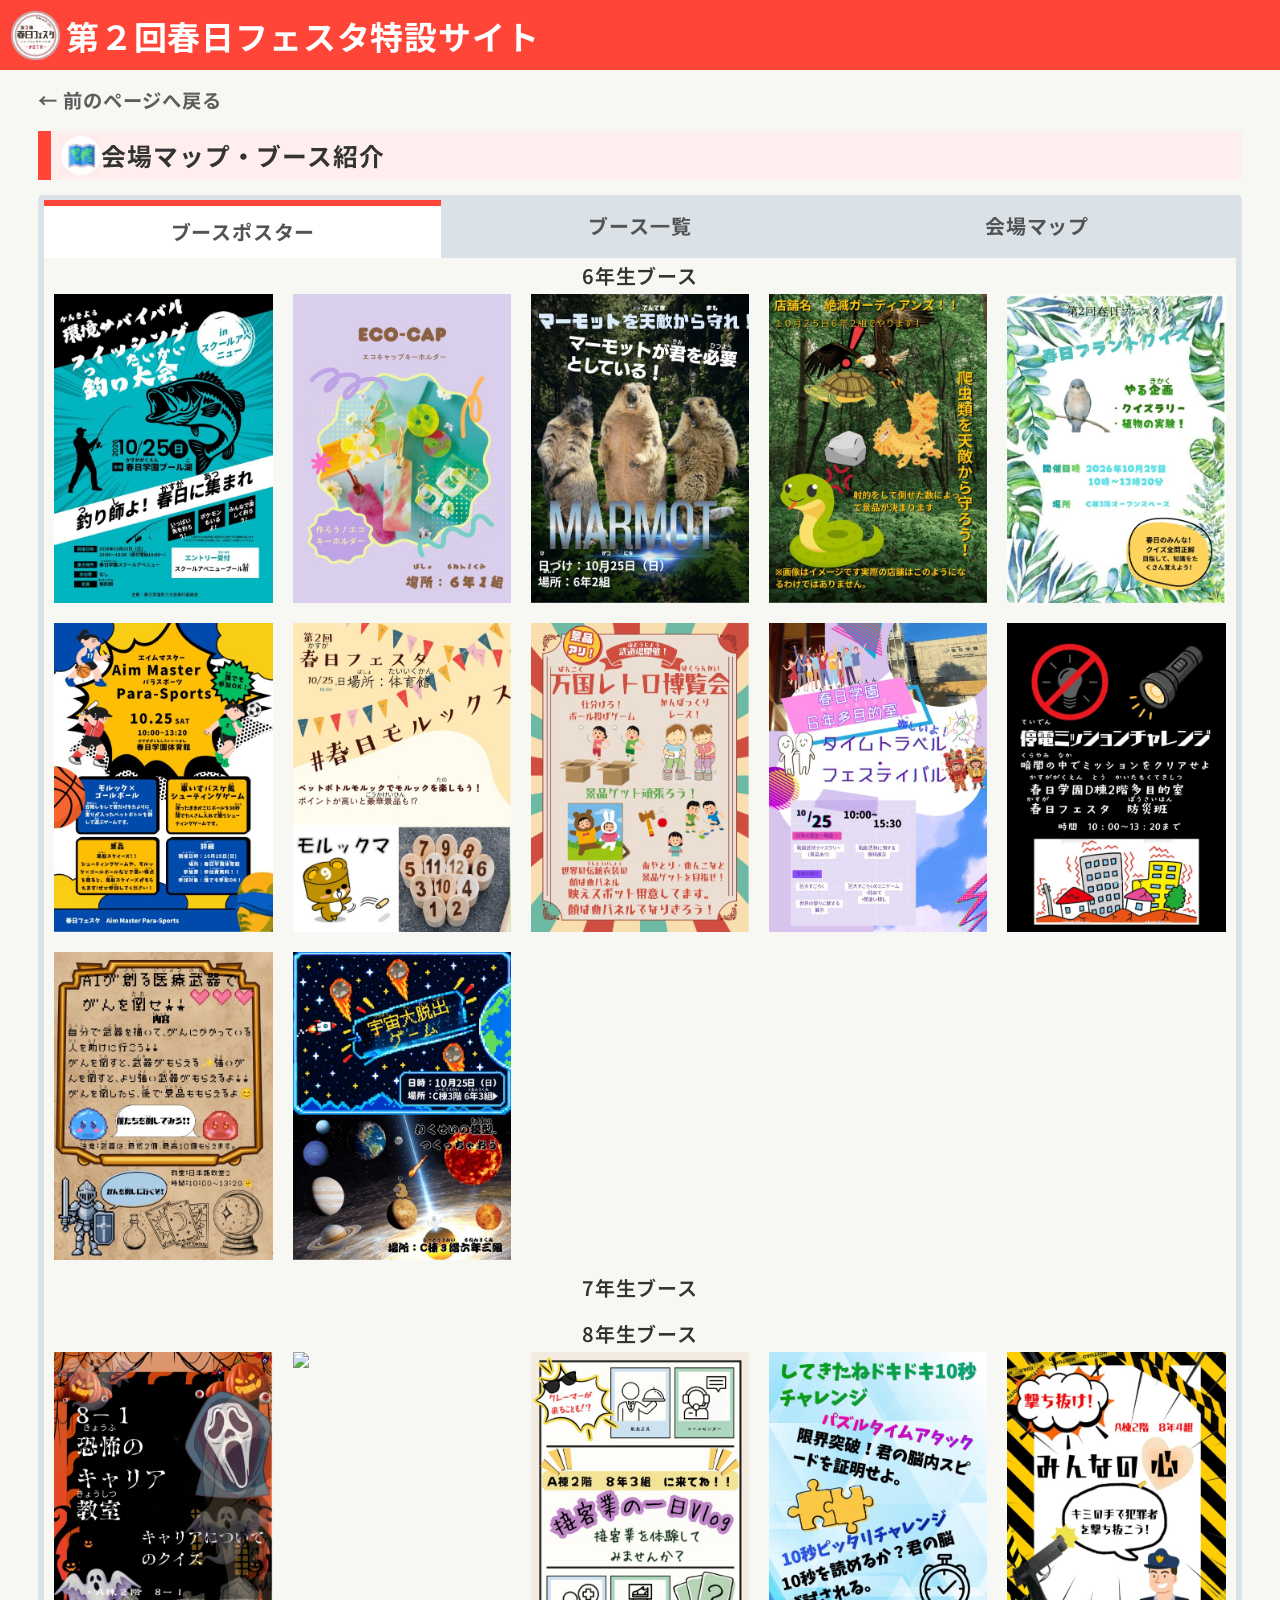
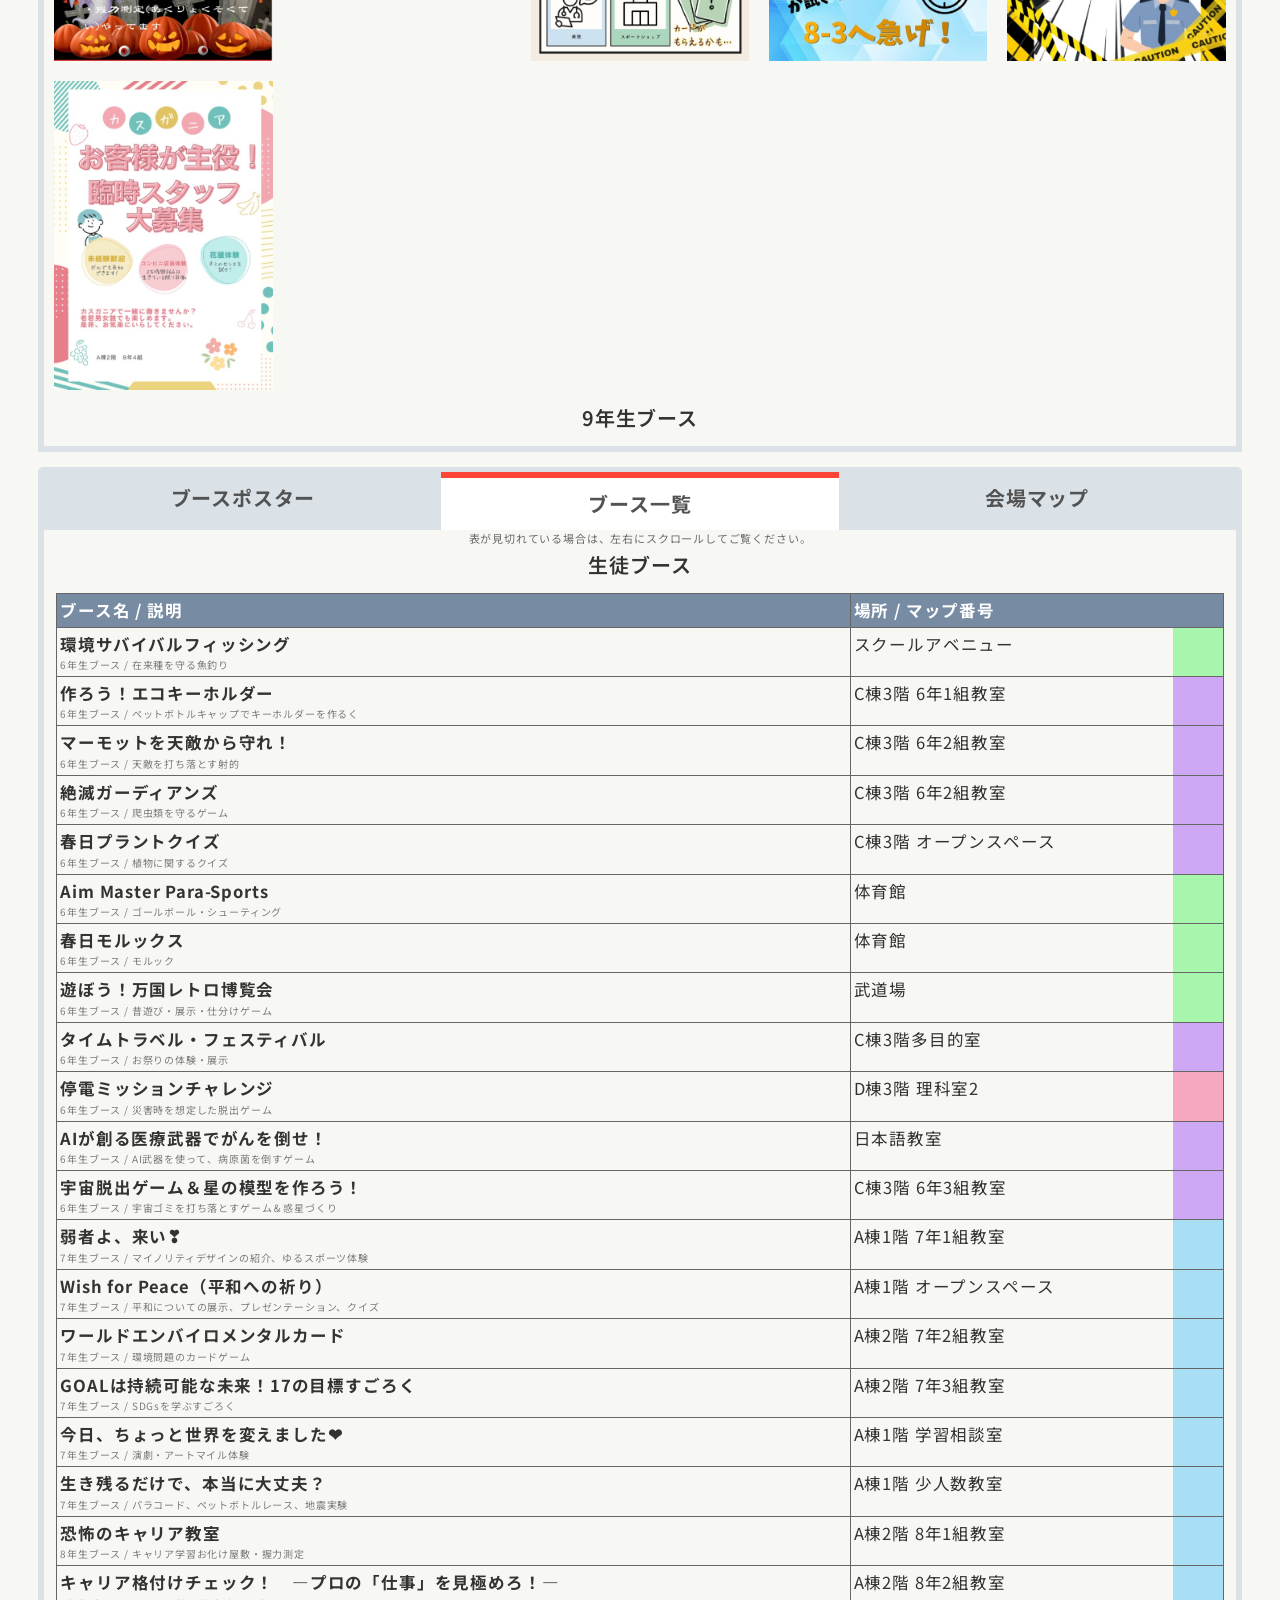
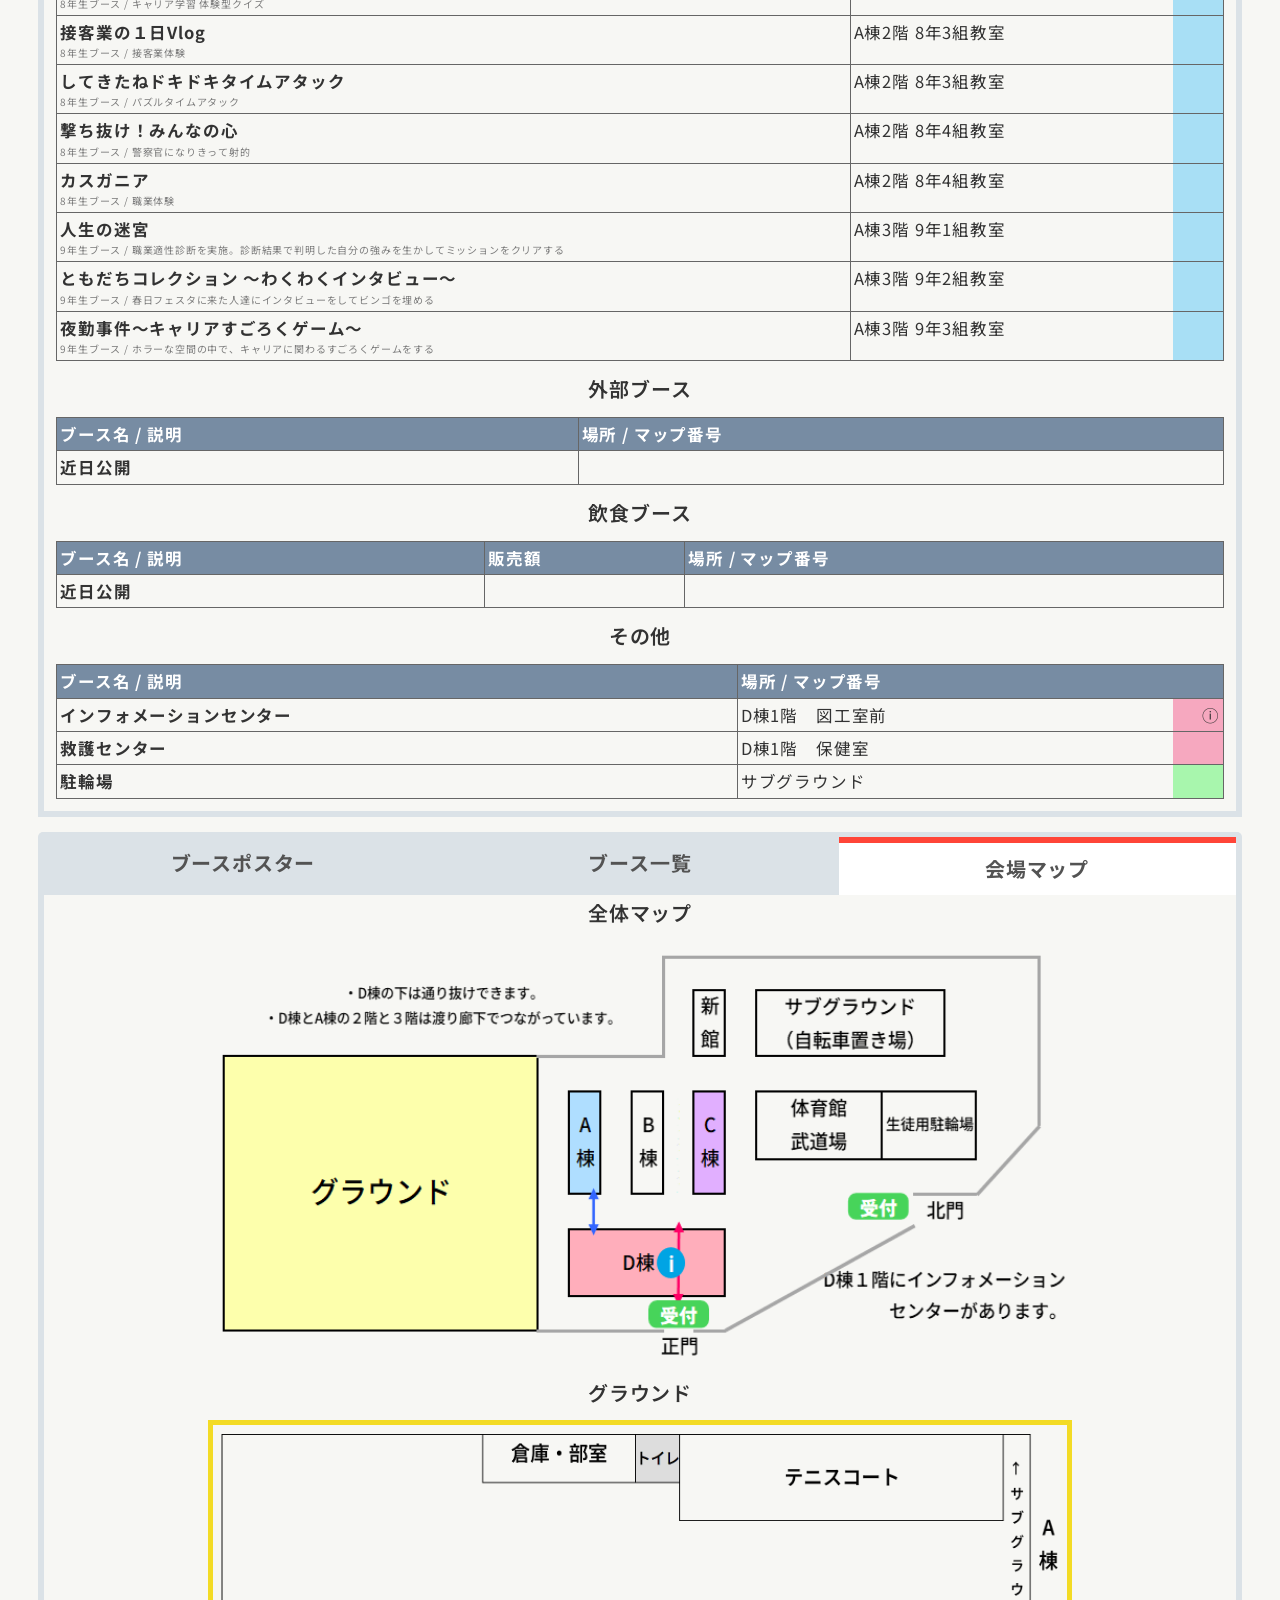
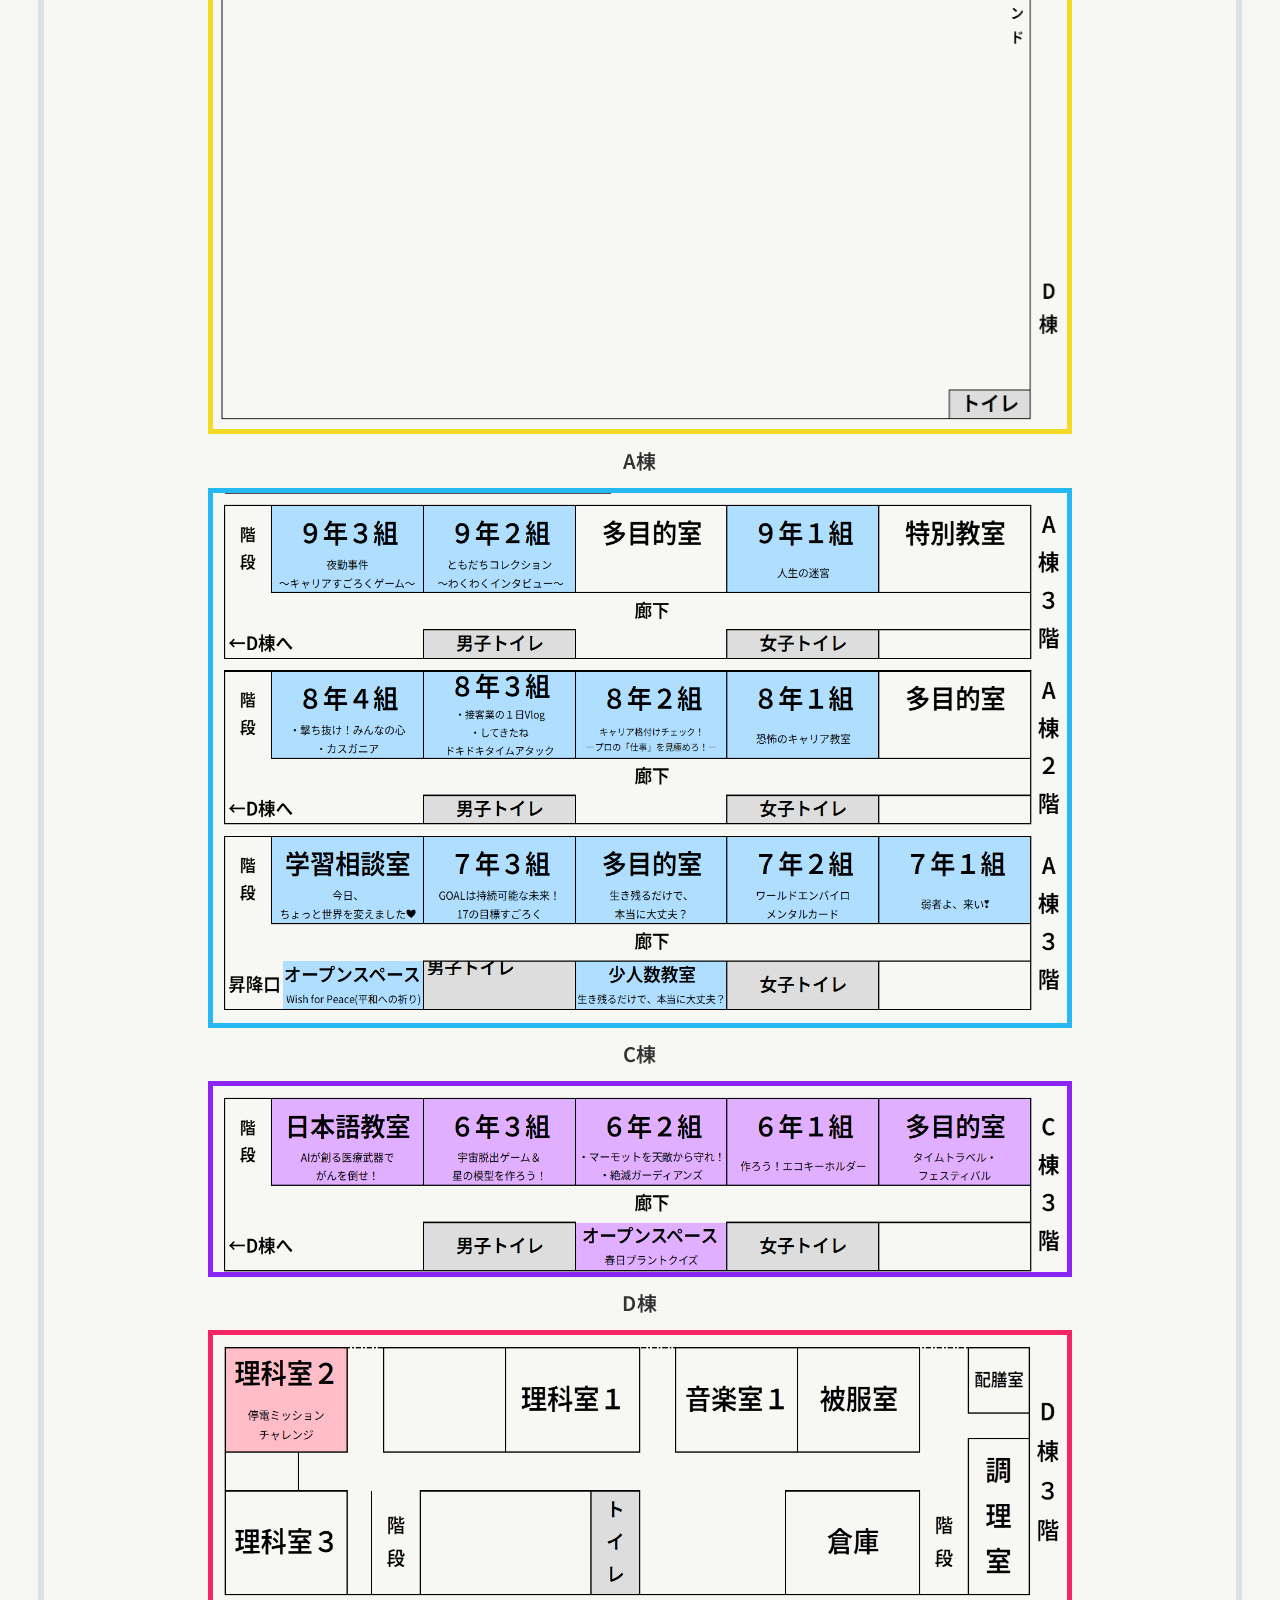
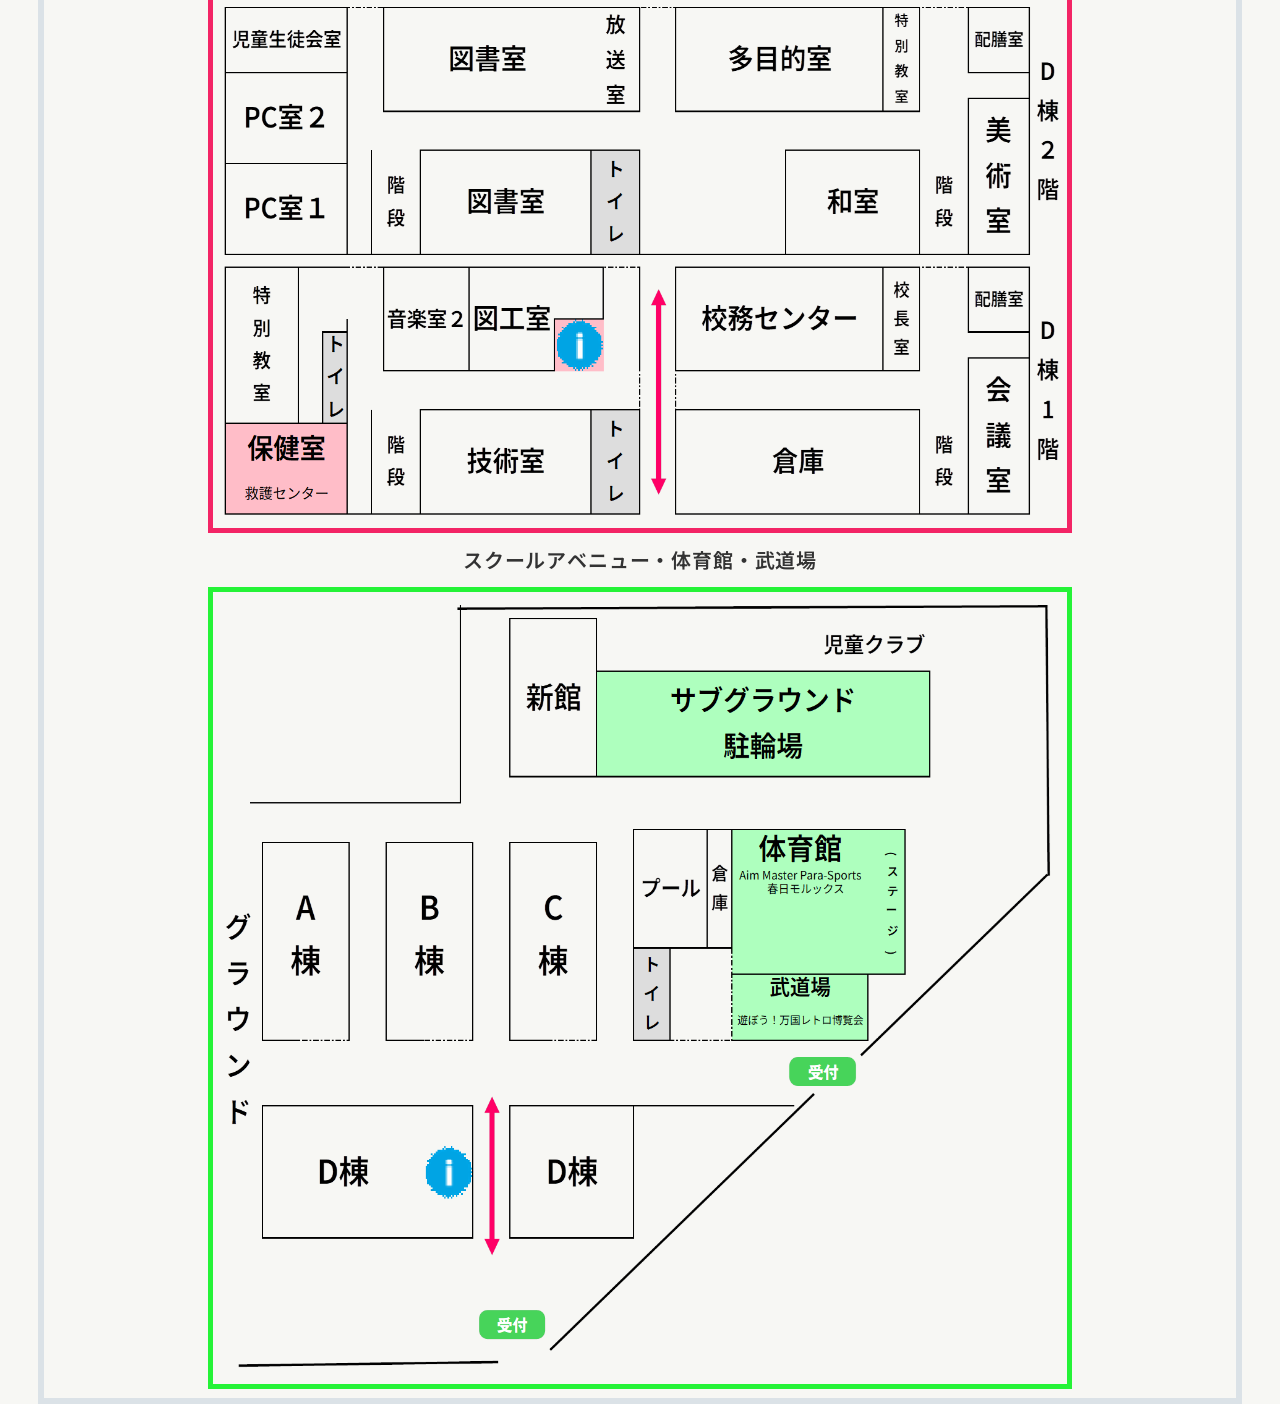
==== sub_peages/map.html @ bd597653 "ブース内容追加10/7-3" ====
<!DOCTYPE html>
<html lang="ja">
<head>
  <meta charset="UTF-8">
  <meta name="viewport" content="width=device-width, initial-scale=1.0">

  <title>ブース｜第２回春日フェスタ特設サイト</title>
  <meta name="description" content="2026年10月25日 日曜日に行われる第２回春日フェスタの特設サイトです">

  <meta property="og:title" content="ブース｜第２回春日フェスタ特設サイト">
  <meta property="og:description" content="2026年10月25日 日曜日に行われる第２回春日フェスタの特設サイトです">
  <meta property="og:type" content="website">
  <meta property="og:url" content="https://kasuga-iy.github.io/Kasuga_Festa/">
  <meta property="og:site_name" content="ブース｜第２回春日フェスタ特設サイト">

  <link rel="icon" href="../picture/sozai/icon3.png">

  <link rel="stylesheet" href="../css/destyle/destyle.min.css">
  <link rel="stylesheet" href="../css/style.css">
  <link rel="stylesheet" href="../css/style2.css">
  <link rel="stylesheet" href="../css/sub_style.css">
  <link rel="stylesheet" href="../css/map_style.css">

  <link rel="preconnect" href="https://fonts.googleapis.com">
  <link rel="preconnect" href="https://fonts.gstatic.com" crossorigin>
  <link href="https://fonts.googleapis.com/css2?family=Noto+Sans+JP:wght@100..900&display=swap" rel="stylesheet">

  <meta name="robots" content="noindex,nofollow" />
</head>
<body>
  <header>
    <img src="../picture/sozai/icon1.png" alt="ロゴ">
    <div class="header">
      <h1>第２回春日フェスタ特設サイト</h1>
    </div>
  </header>

  <div class="right-content">
    <section class="back">
      <h3><a href="../index.html">← 前のページへ戻る</a></h3>
    </section>

    <section>
      <h2><div class="emg"><img src="../picture/sozai/emoji/emj7.jpg"></div>会場マップ・ブース紹介</h2>
      <div class="tab-1" id="poster">
        <label>
          <h4 class="checked"><a href="#poster">ブースポスター</a></h4></a>
          <h4 class="unchecked"><a href="#list">ブース一覧</a></h4>
          <h4 class="unchecked"><a href="#map">会場マップ</a></h4>
        </label>
        <div class="card-big_group">
          <h5>6年生ブース</h5>
          <div class="card-group">
            <div class="card"><img src="../picture/poster/6-1.jpg"></div>
            <div class="card"><img src="../picture/poster/6-2.jpg"></div>
            <div class="card"><img src="../picture/poster/6-3.jpg"></div>
            <div class="card"><img src="../picture/poster/6-4.jpg"></div>
            <div class="card"><img src="../picture/poster/6-5.jpg"></div>
            <div class="card"><img src="../picture/poster/6-6.jpg"></div>
            <div class="card"><img src="../picture/poster/6-7.jpg"></div>
            <div class="card"><img src="../picture/poster/6-8.jpg"></div>
            <div class="card"><img src="../picture/poster/6-9.jpg"></div>
            <div class="card"><img src="../picture/poster/6-10.jpg"></div>
            <div class="card"><img src="../picture/poster/6-11.jpg"></div>
            <div class="card"><img src="../picture/poster/6-12.jpg"></div>
          </div>

          <h5>7年生ブース</h5>
          <div class="card-group">
          </div>
          
          <h5>8年生ブース</h5>
          <div class="card-group">
              <div class="card"><img src="../picture/poster/8-1.jpg"></div>
              <div class="card"><img src="../picture/poster/8-2.jpg"></div>
              <div class="card"><img src="../picture/poster/8-3.jpg"></div>
              <div class="card"><img src="../picture/poster/8-4.jpg"></div>
              <div class="card"><img src="../picture/poster/8-5.jpg"></div>
              <div class="card"><img src="../picture/poster/8-6.jpg"></div>
          </div>

          <h5>9年生ブース</h5>
          <div class="card-group">
          </div>
          
        </div>
      </div>
      <div class="tab-1" id="list">
        <label>
          <h4 class="unchecked"><a href="#poster">ブースポスター</a></h4></a>
          <h4 class="checked"><a href="#list">ブース一覧</a></h4>
          <h4 class="unchecked"><a href="#map">会場マップ</a></h4>
        </label>
        <div>
          <p class="setumei">表が見切れている場合は、左右にスクロールしてご覧ください。</p>
          <h5>生徒ブース</h5>
          <div class="itiran_div_A">
          <table class="itiran">
            <tr><th>ブース名 / 説明</th> <th>場所 / マップ番号</th><th></th></tr>
            <tr><td>環境サバイバルフィッシング<br><div class="naiyou"><p>6年生ブース / 在来種を守る魚釣り</p></div></td><td>スクールアベニュー</td><td class="S"></td></tr>
            <tr><td>作ろう！エコキーホルダー<br><div class="naiyou"><p>6年生ブース / ペットボトルキャップでキーホルダーを作るく</p></div></td><td>C棟3階 6年1組教室</td><td class="C"></td></tr>
            <tr><td>マーモットを天敵から守れ！<br><div class="naiyou"><p>6年生ブース / 天敵を打ち落とす射的</p></div></td><td>C棟3階 6年2組教室</td><td class="C"></td></tr>
            <tr><td>絶滅ガーディアンズ<br><div class="naiyou"><p>6年生ブース / 爬虫類を守るゲーム</p></div></td><td>C棟3階 6年2組教室</td><td class="C"></td></tr>
            <tr><td>春日プラントクイズ<br><div class="naiyou"><p>6年生ブース / 植物に関するクイズ</p></div></td><td>C棟3階 オープンスペース</td><td class="C"></td></tr>
            <tr><td>Aim Master Para-Sports<br><div class="naiyou"><p>6年生ブース / ゴールボール・シューティング</p></div></td><td>体育館</td><td class="S"></td></tr>
            <tr><td>春日モルックス<br><div class="naiyou"><p>6年生ブース / モルック</p></div></td><td>体育館</td><td class="S"></td></tr>
            <tr><td>遊ぼう！万国レトロ博覧会<br><div class="naiyou"><p>6年生ブース / 昔遊び・展示・仕分けゲーム</p></div></td><td>武道場</td><td class="S"></td></tr>
            <tr><td>タイムトラベル・フェスティバル<br><div class="naiyou"><p>6年生ブース / お祭りの体験・展示</p></div></td><td>C棟3階多目的室</td><td class="C"></td></tr>
            <tr><td>停電ミッションチャレンジ<br><div class="naiyou"><p>6年生ブース / 災害時を想定した脱出ゲーム</p></div></td><td>D棟3階 理科室2</td><td class="D"></td></tr>
            <tr><td>AIが創る医療武器でがんを倒せ！<br><div class="naiyou"><p>6年生ブース / AI武器を使って、病原菌を倒すゲーム</p></div></td><td>日本語教室</td><td class="C"></td></tr>
            <tr><td>宇宙脱出ゲーム＆星の模型を作ろう！<br><div class="naiyou"><p>6年生ブース / 宇宙ゴミを打ち落とすゲーム＆惑星づくり</p></div></td><td>C棟3階 6年3組教室</td><td class="C"></td></tr>
            <tr><td>弱者よ、来い❣<br><div class="naiyou"><p>7年生ブース / マイノリティデザインの紹介、ゆるスポーツ体験</p></div></td><td>A棟1階 7年1組教室</td><td class="A"></td></tr>
            <tr><td>Wish for Peace（平和への祈り）<br><div class="naiyou"><p>7年生ブース / 平和についての展示、プレゼンテーション、クイズ</p></div></td><td>A棟1階 オープンスペース</td><td class="A"></td></tr>
            <tr><td>ワールドエンバイロメンタルカード<br><div class="naiyou"><p>7年生ブース / 環境問題のカードゲーム</p></div></td><td>A棟2階 7年2組教室</td><td class="A"></td></tr>
            <tr><td>GOALは持続可能な未来！17の目標すごろく<br><div class="naiyou"><p>7年生ブース / SDGsを学ぶすごろく</p></div></td><td>A棟2階 7年3組教室</td><td class="A"></td></tr>
            <tr><td>今日、ちょっと世界を変えました❤<br><div class="naiyou"><p>7年生ブース / 演劇・アートマイル体験</p></div></td><td>A棟1階 学習相談室</td><td class="A"></td></tr>
            <tr><td>生き残るだけで、本当に大丈夫？<br><div class="naiyou"><p>7年生ブース / パラコード、ペットボトルレース、地震実験</p></div></td><td>A棟1階 少人数教室</td><td class="A"></td></tr>
            <tr><td>恐怖のキャリア教室<br><div class="naiyou"><p>8年生ブース / キャリア学習お化け屋敷・握力測定</p></div></td><td>A棟2階 8年1組教室</td><td class="A"></td></tr>
            <tr><td>キャリア格付けチェック！　―プロの「仕事」を見極めろ！―<br><div class="naiyou"><p>8年生ブース / キャリア学習 体験型クイズ</p></div></td><td>A棟2階 8年2組教室</td><td class="A"></td></tr>
            <tr><td>接客業の１日Vlog<br><div class="naiyou"><p>8年生ブース / 接客業体験</p></div></td><td>A棟2階 8年3組教室</td><td class="A"></td></tr>
            <tr><td>してきたねドキドキタイムアタック<br><div class="naiyou"><p>8年生ブース / パズルタイムアタック</p></div></td><td>A棟2階 8年3組教室</td><td class="A"></td></tr>
            <tr><td>撃ち抜け！みんなの心<br><div class="naiyou"><p>8年生ブース / 警察官になりきって射的</p></div></td><td>A棟2階 8年4組教室</td><td class="A"></td></tr>
            <tr><td>カスガニア<br><div class="naiyou"><p>8年生ブース / 職業体験</p></div></td><td>A棟2階 8年4組教室</td><td class="A"></td></tr>
            <tr><td>人生の迷宮<br><div class="naiyou"><p>9年生ブース / 職業適性診断を実施。診断結果で判明した自分の強みを生かしてミッションをクリアする</p></div></td><td>A棟3階 9年1組教室</td><td class="A"></td></tr>
            <tr><td>ともだちコレクション ～わくわくインタビュー～<br><div class="naiyou"><p>9年生ブース / 春日フェスタに来た人達にインタビューをしてビンゴを埋める</p></div></td><td>A棟3階 9年2組教室</td><td class="A"></td></tr>
            <tr><td>夜勤事件～キャリアすごろくゲーム～<br><div class="naiyou"><p>9年生ブース / ホラーな空間の中で、キャリアに関わるすごろくゲームをする</p></div></td><td>A棟3階 9年3組教室</td><td class="A"></td></tr>
          </table>
          </div>

          <h5>外部ブース</h5>
          <div class="itiran_div_A">
          <table class="itiran">
            <tr><th>ブース名 / 説明</th><th>場所 / マップ番号</th><th></th></tr>
            <tr><td>近日公開<br><div class="naiyou"><p></p></div></td><td></td><td class=""></td></tr>
          </table>

          </div>
          <h5>飲食ブース</h5>
          <div class="itiran_div_B">
          <table class="itiran">
            <tr><th>ブース名 / 説明</th><th>販売額</th><th>場所 / マップ番号</th><th></th></tr>
            <tr><td>近日公開<br><div class="naiyou"><p></p></div></td><td></td><td></td><td class=""></td></tr>
          </table>

          </div>
          <h5>その他</h5>
          <div class="itiran_div_C">
          <table class="itiran">
            <tr><th>ブース名 / 説明</th><th>場所 / マップ番号</th><th></th></tr>
            <tr><td>インフォメーションセンター<br></div></td><td>D棟1階　図工室前</td><td class="D">ⓘ</td></tr>
            <tr><td>救護センター<br></div></td><td>D棟1階　保健室</td><td class="D"></td></tr>
            <tr><td>駐輪場<br></div></td><td>サブグラウンド</td><td class="S"></td></tr>
          </table>
          </div>
        </div>
      </div>
      <div class="tab-1" id="map">
        <label>
          <h4 class="unchecked"><a href="#poster">ブースポスター</a></h4></a>
          <h4 class="unchecked"><a href="#list">ブース一覧</a></h4>
          <h4 class="checked"><a href="#map">会場マップ</a></h4>
        </label>
        <div class="map">
          <h5>全体マップ</h5>
          <img src="../picture/map/Z.png">
          <h5>グラウンド</h5>
          <img src="../picture/map/G.png" class="Gmap">
          <h5>A棟</h5>
          <img src="../picture/map/A.png" class="Amap">
          <h5>C棟</h5>
          <img src="../picture/map/C.png" class="Cmap">
          <h5>D棟</h5>
          <img src="../picture/map/D.png" class="Dmap">
          <h5>スクールアベニュー・体育館・武道場</h5>
          <img src="../picture/map/S.png" class="Smap">
        </div>
      </div>
    </section>
  </div>

</body>
</html>
---- css/destyle/destyle.min.css ----
/*! destyle.css v3.0.0 | MIT License | https://github.com/nicolas-cusan/destyle.min.css */
*,::before,::after{box-sizing:border-box;border-style:solid;border-width:0}html{line-height:1.15;-webkit-text-size-adjust:100%;-webkit-tap-highlight-color:transparent}body{margin:0}main{display:block}p,table,blockquote,address,pre,iframe,form,figure,dl{margin:0}h1,h2,h3,h4,h5,h6{font-size:inherit;font-weight:inherit;margin:0}ul,ol{margin:0;padding:0;list-style:none}dt{font-weight:700}dd{margin-left:0}hr{box-sizing:content-box;height:0;overflow:visible;border-top-width:1px;margin:0;clear:both;color:inherit}pre{font-family:monospace,monospace;font-size:inherit}address{font-style:inherit}a{background-color:transparent;text-decoration:none;color:inherit}abbr[title]{text-decoration:underline dotted}b,strong{font-weight:bolder}code,kbd,samp{font-family:monospace,monospace;font-size:inherit}small{font-size:80%}sub,sup{font-size:75%;line-height:0;position:relative;vertical-align:baseline}sub{bottom:-.25em}sup{top:-.5em}svg,img,embed,object,iframe{vertical-align:bottom}button,input,optgroup,select,textarea{-webkit-appearance:none;appearance:none;vertical-align:middle;color:inherit;font:inherit;background:transparent;padding:0;margin:0;border-radius:0;text-align:inherit;text-transform:inherit}[type="checkbox"]{-webkit-appearance:checkbox;appearance:checkbox}[type="radio"]{-webkit-appearance:radio;appearance:radio}button,[type="button"],[type="reset"],[type="submit"]{cursor:pointer}button:disabled,[type="button"]:disabled,[type="reset"]:disabled,[type="submit"]:disabled{cursor:default}:-moz-focusring{outline:auto}select:disabled{opacity:inherit}option{padding:0}fieldset{margin:0;padding:0;min-width:0}legend{padding:0}progress{vertical-align:baseline}textarea{overflow:auto}[type="number"]::-webkit-inner-spin-button,[type="number"]::-webkit-outer-spin-button{height:auto}[type="search"]{outline-offset:-2px}[type="search"]::-webkit-search-decoration{-webkit-appearance:none}::-webkit-file-upload-button{-webkit-appearance:button;font:inherit}label[for]{cursor:pointer}details{display:block}summary{display:list-item}[contenteditable]:focus{outline:auto}table{border-color:inherit}caption{text-align:left}td,th{vertical-align:top;padding:0}th{text-align:left;font-weight:700}
---- css/style.css ----
/* --- 1. 定数・変数 --- */
:root {
  --main-color: #ff4438;
  --light-color: #feeeed;
  --back-color: #ffffff;
  --section-color: #f7f7f7;
  --h-color: #222222;
  --p-color: #555555;
  --akusent-color: #1f2937;
}

/* --- 2. ベースデザイン --- */
body {
  color: #333;
  line-height: 1.6;
  font-family: "Noto Sans JP", sans-serif;
  font-optical-sizing: auto;
  font-weight: 400;
  font-style: normal;
  background-color: #f7f7f4;
  font-size: 16.5px;
}

/* ウィンドウ幅が 1024px 以下の場合 */
@media (max-width: 1024px) {
  body {
    font-size: 15px;
  }
}

/* ウィンドウ幅が 768px 以下の場合（タブレットなど） */
@media (max-width: 768px) {
  body {
    font-size: 14px;
  }
}

h1 { font-size: 2em; font-weight: bold; }
h2 { font-size: 1.5em; font-weight: bold; }
h3 { font-size: 1.17em; font-weight: bold; }
h4 { font-size: 1em; font-weight: bold; }
li { font-size: 1em; }
summary {font-size: 1em; font-weight: bold;}
p { font-size: 1em; }

p {
  margin-bottom: 10px;
}

a {
  color: #0061c8;
  text-decoration: underline;
}

ul, ol {
  margin: 3px 0;
  padding-left: 40px; /* リストのインデント */
}

ul { list-style: disc; margin-left: 13px;}
ol { list-style: decimal; }

.br {
  color: #ff4d4d;          /* 赤色（少し鮮やかにしています） */
  font-weight: bold;       /* 太文字 */
}

/* --- 3. メインコンテンツパーツ --- */
.right-content {
  width: 94%;
  margin-left: 3%;
  margin-right: 3%;
}

.right{
  width: 100%;
}

h2 {
  width: 100%;
  margin-top: 30px;
  margin-bottom: 10px;
  padding-top: 5px;
  padding-bottom: 5px;
  padding-left: 10px;
  background-color: var(--light-color);
  border-left-width: 13px;
  border-left-color: var(--main-color);
}

.emg{
  width: 1.6em; height: 1.6em;
  /*height:2rem;*/
  float: left;
  padding-right: 40px;
}

.emg img{
  height: 100%;
}

.license p{
  font-size: 10px;
  color: #555555;
  margin-bottom: 0px;
}
.license li{
  font-size: 10px;
  color: #555555
}
---- css/style2.css ----
/*おしらせ*/
.accordion-003 {
    margin-bottom: 5px;
    border-bottom: 2px solid #d0d0d0;
}

.accordion-003 summary {
    display: flex;
    /*justify-content: space-between;*/
    align-items: center;
    position: relative;
    color: #333333;
    font-weight: 600;
    cursor: pointer;
}

.accordion-003 summary::-webkit-details-marker {
    display: none;
}

.accordion-003 summary::after {
    transform: translateY(-25%) rotate(45deg);
    width: 7px;
    height: 7px;
    margin-left: 10px;
    border-bottom: 3px solid #333333b3;
    border-right: 3px solid #333333b3;
    content: '';
    transition: transform .3s;
}

.accordion-003[open] summary::after {
    transform: rotate(225deg);
}

.accordion-003 p {
    transform: translateY(-10px);
    opacity: 0;
    margin: 0;
    padding: .3em 2em 1.5em;
    color: #333333;
    transition: transform .5s, opacity .5s;
}

.accordion-003[open] p {
    transform: none;
    opacity: 1;
}

@keyframes modal-2-animation {
    0% {
        opacity: 0;
    }
    100% {
        opacity: 1;
    }
}

@media only screen and (max-width: 520px) {
    .modal-2__open-label {
        max-width: 90%;
        padding: .94em 2.1em .94em 2.6em;
    }

    .modal-2__close-label {
        top: -17px;
        right: -4%;
    }

    .modal-2__content-wrap {
        width: 90vw;
    }

    .modal-2__content {
        padding: 33px 21px 35px;
        max-width: 100%;
    }
}

/* 隠しておく用のクラス */
.hidden {
  display: none;
}

/* 表示された時のクラス */
.is-open {
  display: block;
}

/* ボタンのデザイン（destyleで消えるので最低限の装飾） */
#more-btn {
  padding: 5px 10px;
  color: #626262;
  border: none;
  cursor: pointer;
}

/*スライドショー*/
body {
  letter-spacing: 0.05em;
}

.btn {
  display: inline-block;
  padding: 13px 20px;
  color: #fff;
  text-decoration: none;
  position: relative;
  background: transparent; 
  border: 1px solid #e1e1e1;
  font: 12px/1.2 "Oswald", sans-serif;
  letter-spacing: 0.4em;
  text-align: center;
  text-indent: 2px;
  text-transform: uppercase;
  transition: color 0.1s linear 0.05s;

  &::before {
    content: "";
    display: block;
    position: absolute;
    top: 50%;
    left: 0;
    width: 100%;
    height: 1px;
    background: #e1e1e1;
    z-index: 1;
    opacity: 0;
    transition: height 0.2s ease, top 0.2s ease, opacity 0s linear 0.2s;
  }

  &::after {
    transition:border 0.1s linear 0.05s;
  }

  .btn-inner {
    position: relative;
    z-index: 2;
  }

  &:hover {
    color: #373737;
    transition: color 0.1s linear 0s;

    &::before {
      top: 0;
      height: 100%;
      opacity: 1;
      transition: height 0.2s ease, top 0.2s ease, opacity 0s linear 0s;
    }

    &::after {
      border-color: #373737;
      transition:border 0.1s linear 0s;
    }
  }
}

.slideshow { 
  overflow: hidden;
  position: relative;
  width: 100%;
  height: 100vh;
  z-index: 1;

  .slideshow-inner { 
    position: absolute;
    top: 0;
    left: 0;
    width: 100%;
    height: 100%;
  }

  .slides { 
    position: absolute;
    top: 0;
    left: 0;
    width: 100%;
    height: 100%;
    z-index: 1;
  }

  .slide { 
    display: none;
    overflow: hidden;
    position: absolute;
    top: 0;
    left: 0;
    width: 100%;
    height: 100%;
    z-index: 1;
    opacity: 0;
    transition: opacity 0.3s ease;

    &.is-active {
      display: block;
    }

    &.is-loaded{
      opacity: 1;
    }

    .caption { 
      padding: 0 100px;
    }

    .image-container { 
      position: absolute;
      top: 0;
      left: 0;
      width: 100%;
      height: 100%;
      background-position: center;
      z-index: 1;
      background-size: cover;
      image-rendering: optimizeQuality;

      &::before { 
        content: "";
        display: block;
        position: absolute;
        top: 0;
        left: 0;
        width: 100%;
        height: 100%;
      }
    }

    .image {
      width: 100%;
      width: 100%;
      object-fit: cover;
      height: 100%;
    }

    &-content {
      position: absolute;
      top: 0;
      left: 0;
      width: 100%;
      height: 100%;
      z-index: 2;
      color: #fff;
      text-align: center;
      display: flex;
      justify-content: center;
      align-items: center;
    }

    .title { 
      margin: 0 auto 15px;
      max-width: 1000px;
      font: 300 50px/1.2 "Oswald", sans-serif;
      letter-spacing: 0.35em;
      text-transform: uppercase;
    }

    .text {
      margin: 0 auto;
      max-width: 1000px;
      font-size: 18px;
      line-height: 1.4;
    }

    .btn {
      margin: 15px 0 0;
      border-color: #fff;

      &::before {
        background:#fff
      }
    }
  }

  .pagination { 
    position: absolute;
    bottom: 35px;
    left: 0;
    width: 100%;
    height: 12px;
    cursor: default;
    z-index: 2;
    text-align: center;

    .item { 
      display: inline-block;
      padding: 15px 5px;
      position: relative;
      width: 46px;
      height: 32px;
      cursor: pointer;
      text-indent: -999em;
      z-index: 1;

      + .page {
        margin-left: -2px;
      }

      &::before {
        content: "";
        display: block;
        position: absolute;
        top: 15px;
        left: 5px;
        width: 36px;
        height: 2px;
        background: rgba(255, 255, 255, 0.5);
        transition: background 0.2s ease;
      }

      &::after {
        width: 0;
        background: #fff;
        z-index: 2;
        transition: width 0.2s ease;
      }

      &:hover::before,
      &.is-active::before {
        background-color: #fff;
      }
    }
  }

  .arrows {
    .arrow {
      margin: -33px 0 0;padding: 20px;position: absolute;top: 50%;cursor: pointer;z-index: 3;
    }

    .prev {
      left: 30px;

      &:hover .svg {
        left: -10px;
      }
    }

    .next {
      right: 30px;

      &:hover .svg {
        left: 10px;
      }
    }

    .svg {
      position: relative;
      left: 0;
      width: 14px;
      height: 26px;
      fill: #fff;
      transition: left 0.2s ease;
    }
  }
}



/* タブ */
/*
.tab-1 {
    display: flex;
    flex-wrap: wrap;
}

.tab-1 > label {
    flex: 1 1;
    order: -1;
    min-width: 70px;
    padding: .5em 1em .5em;
    border-bottom: 1px solid #f0f0f0;
    border-radius: 0;
    background-color: #dbe2e7;
    color: #535353;
    font-size: .9em;
    text-align: center;
    cursor: pointer;
}

.tab-1 > label:hover {
    opacity: .8;
}

.tab-1 input {
    display: none;
}

.tab-1 > div {
    
    width: 100%;
    background-color: #fff;
}

.tab-1 label:has(:checked) {
    background-color: #fff;
    border-color: #ff4538 #f0f0f0 #fff;
    border-style: solid;
    border-top-width: 6px;
    color: #333333;
}

.tab-1 label:has(:checked) + div {
    display: block;
}
---- css/sub_style.css ----
/* --- ヘッダー --- */
header {
  height: 70px;
  padding-top: 10px;
  background-color: var(--main-color);
}

header img {
  float: left;
  height: 51px;
  margin-left: 10px;
  margin-right: 5px;
}

header h1 {
  color: #ffffff;
}

/* --- コンテンツエリア --- */
.right {
  width: 100%;
}

h2 {
  margin-top: 15px;
}

/* --- 戻るボタン --- */
.back h3 {
  margin-top: 15px;
}

.back a {
  color: #5c5c5c;
  text-decoration: none;
}

@media (max-width: 768px) {
  .accordion-003 summary{
    font-size: 16px;
  }

  h2{
    font-size: 20px;
  }

  .emg{
    height: 33px;
  }

  #more-btn{
    font-size: 14px;
  }

  p{
    font-size: 16px;
  }

  li{
    font-size: 16px;
  }

  h1{
    font-size:22px;
    margin-top: 4px;
  }

  h3{
    font-size: 15px;
  }
}

@media (max-width: 380px) {
  h1{
    font-size:19px;
    margin-top: 9px;

  }
}
---- css/map_style.css ----
/* --- タブコンテナ --- */
.tab-1 {
  width: 100%;
  margin-top: 15px;
  border-style: solid;
  border-top-left-radius: 5px;
  border-top-right-radius: 5px;
  border-width: 6px;
  border-top: 0px;
  border-color: #dbe2e7;
}

/* --- タブの動作設定 --- */
.card-group {
  display: grid;
  /* 1枚最低270px幅で、入る分だけ横に並べる（はみ出すと自動改行） */
  grid-template-columns: repeat(auto-fit, minmax(210px, 1fr)); 
  gap: 20px;            /* 写真同士の間隔 */
  align-items: start;    /* 上揃え */
  padding: 10px;
  padding-top: 0px;
}

/* --- カード表示 --- */
.card {
  width: 100%;
  box-sizing: border-box;
}

.card img {
  display: block;
  width: 100%;           /* 親要素の幅いっぱいに広げる */
  height: auto;          /* 比率を維持 */
  max-width: 360px;      /* 横に並ぶときの最大サイズを制限 */
  object-fit: cover;     /* 写真の比率を保ちつつトリミングして収める */
  margin:auto;
}

h4{
  text-align: center;
  font-size: 20px;
  margin-top: 5px;
}

.card-big_group h4{
  margin-bottom: 10px;  
}

.itiran {
 width: 98%;
 margin: 1%;
 border-collapse: collapse;
 border-spacing: 0;
}
.itiran th {
 padding: 3px;
 background: #778ca3;
 border: solid 1px #666666;
 color: #ffffff;
}
.itiran td {
 padding: 3px;
 border: solid 1px #666666;
}

.naiyou p{
  margin: 0px;
  color: rgb(124, 124, 124);
  font-size: 10px;
}


h5{
  text-align: center;
  margin: 2px;
  font-size: 20px;
  font-weight: 600;
}

.map img{
  width: 98%;
  margin: 1%;
}

  .setumei{
    font-size: 11px;
    text-align: center;
    margin: 0px;
    color: #6b6b6b;
  }


@media (max-width: 768px) {
  h4{
    font-size:13px;
  }

  h5{
    font-size:16px;
  }

  .itiran th ,td{
    font-size: 12px;
  }

  .itiran_div_A,.itiran_div_B,.itiran_div_C {
    overflow-x: auto;
    display: block;
  }

  .itiran_div_A table th,
  .itiran_div_B table th,
  .itiran_div_C table th,
  .itiran_div_A table td,
  .itiran_div_B table td,
  .itiran_div_C table td {
    white-space: nowrap;
  }

  .card-group {
  display: grid;
  /* 1枚最低270px幅で、入る分だけ横に並べる（はみ出すと自動改行） */
  grid-template-columns: repeat(auto-fit, minmax(150px, 1fr)); 
  gap: 5px;            /* 写真同士の間隔 */
  align-items: start;    /* 上揃え */
  padding: 5px;
  padding-top: 0px;
}

}

.G{
  background-color: #f3db2560;
}
.S{
  background-color: #25F33760;
}
.A{
  background-color: #25B8F360;
}
.D{
  background-color: #F3256560;
}
.C{
  background-color: #8A25F360;
}


.Gmap{
  border: 5px #f3db25 solid;
}
.Smap{
  border: 5px #25F337 solid;
}
.Amap{
  border: 5px #25B8F3 solid;
}
.Dmap{
  border: 5px #F32565 solid;
}
.Cmap{
  border: 5px #8A25F3 solid;
}

#border{
  border: 1px #dfdfdf solid;
}

.itiran_div_A table td:nth-child(1),
.itiran_div_B table td:nth-child(1),
.itiran_div_C table td:nth-child(1){
 font-weight: bold;
}

.itiran_div_A table td:nth-child(1) p,
.itiran_div_B table td:nth-child(1) p,
.itiran_div_C table td:nth-child(1) p{
 font-weight: normal;
}

.itiran_div_A table tr td:nth-child(3),
.itiran_div_A table tr th:nth-child(3) {
  text-align: right;
  border-left: none;
  width: 50px;
}

.itiran_div_A table tr td:nth-child(2),
.itiran_div_A table tr th:nth-child(2) {
  border-right:none;
}

.itiran_div_B table tr td:nth-child(4),
.itiran_div_B table tr th:nth-child(4) {
  text-align: right;
  border-left: none;
  width: 50px;
}

.itiran_div_B table tr td:nth-child(3),
.itiran_div_B table tr th:nth-child(3) {
  border-right:none;
}


.itiran_div_C table tr td:nth-child(3),
.itiran_div_C table tr th:nth-child(3) {
  text-align: right;
  border-left: none;
  width: 50px;
}

.itiran_div_C table tr td:nth-child(2),
.itiran_div_C table tr th:nth-child(2) {
  border-right:none;
}

label{
  display: flex;
  flex-wrap: wrap;
  width: 100%;
  margin-top: 15px;
  background-color: #dbe2e7;
  overflow: hidden;
}

/* 各ボタンのデザイン */
label h4 {
  flex: 1 1;
  min-width: 70px;
  padding: .5em 1em;
  background-color: #dbe2e7;
  color: #535353;
  text-align: center;
  text-decoration: none;
  cursor: pointer;
  display: block;
}

label a{
  display : block;
  color: #535353;
  text-decoration: none;
}

.checked {
  background-color: #ffffff;
  border-top-width: 6px;
  border-top-style: solid;
  border-top-color: #ff4538;
}

@media (min-width: 1000px) {
  #map div{
    margin-left: 13%;
    margin-right: 13%;
  }
}
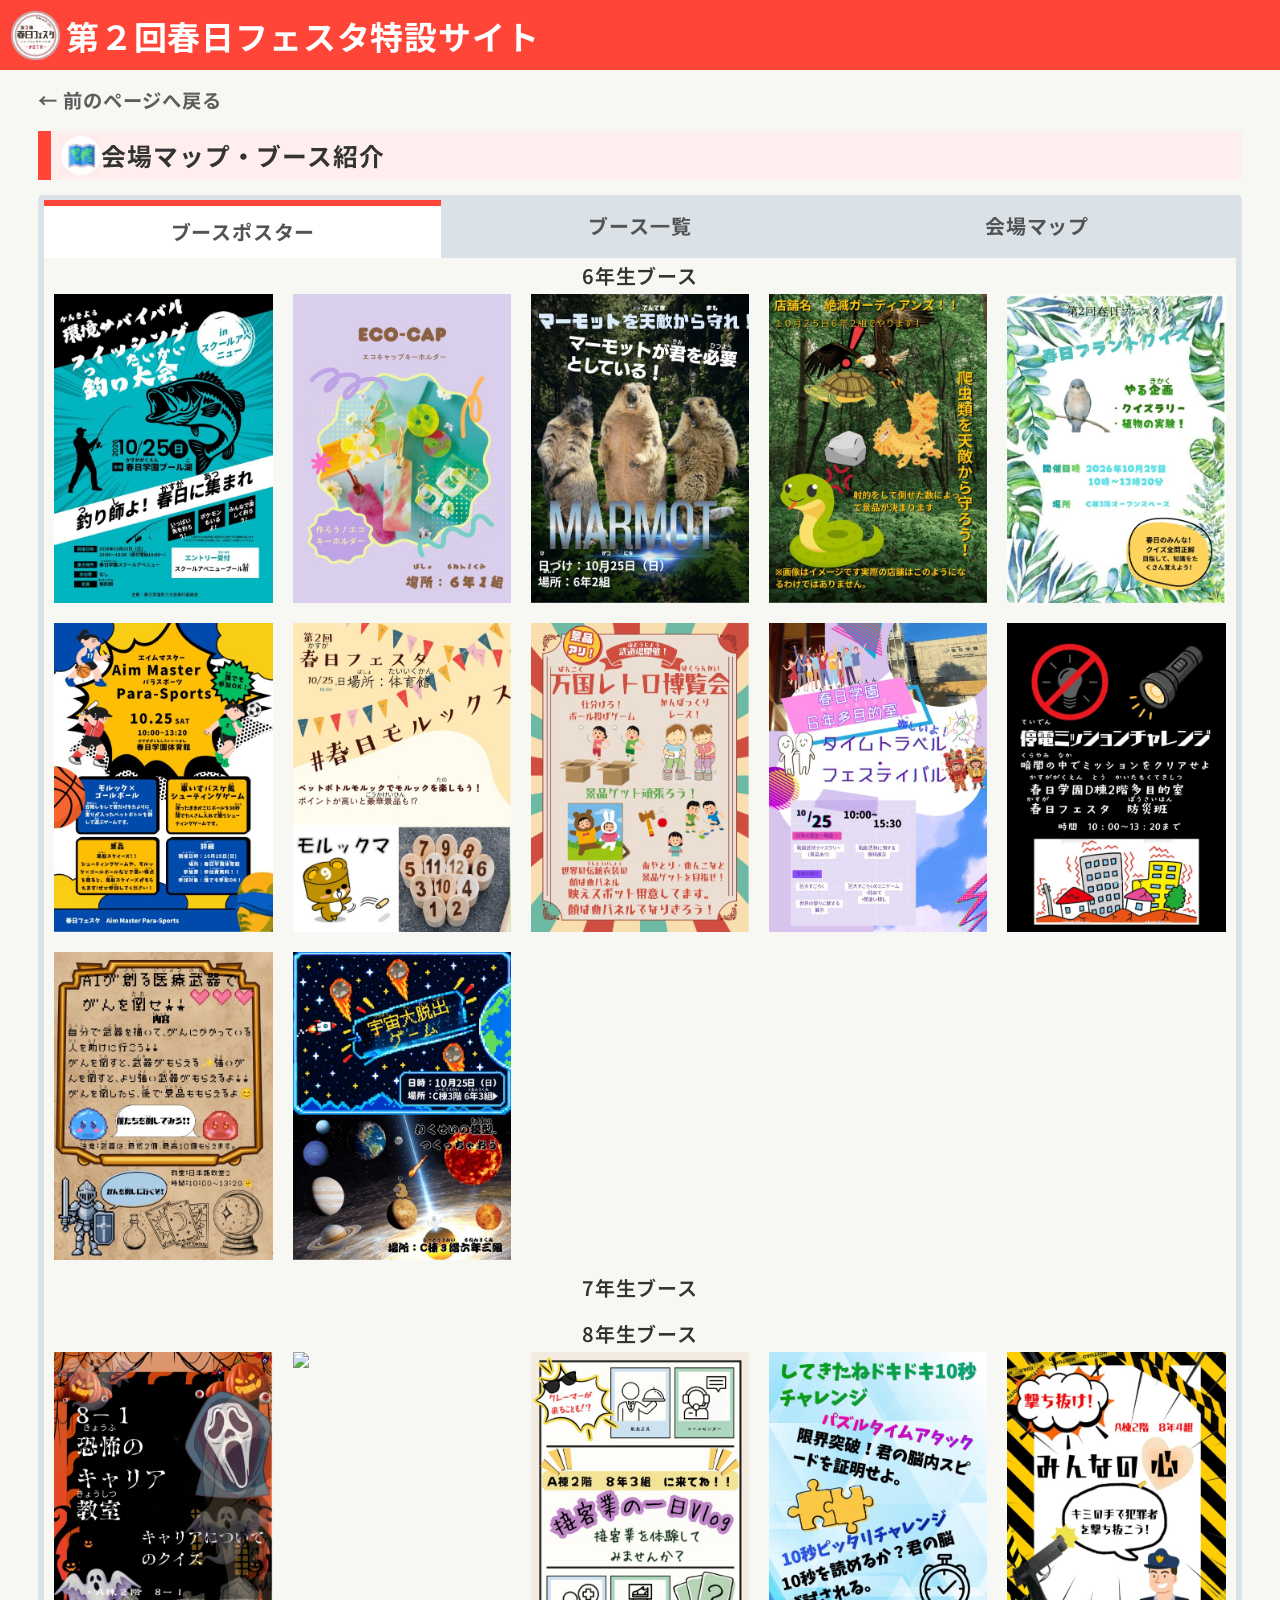
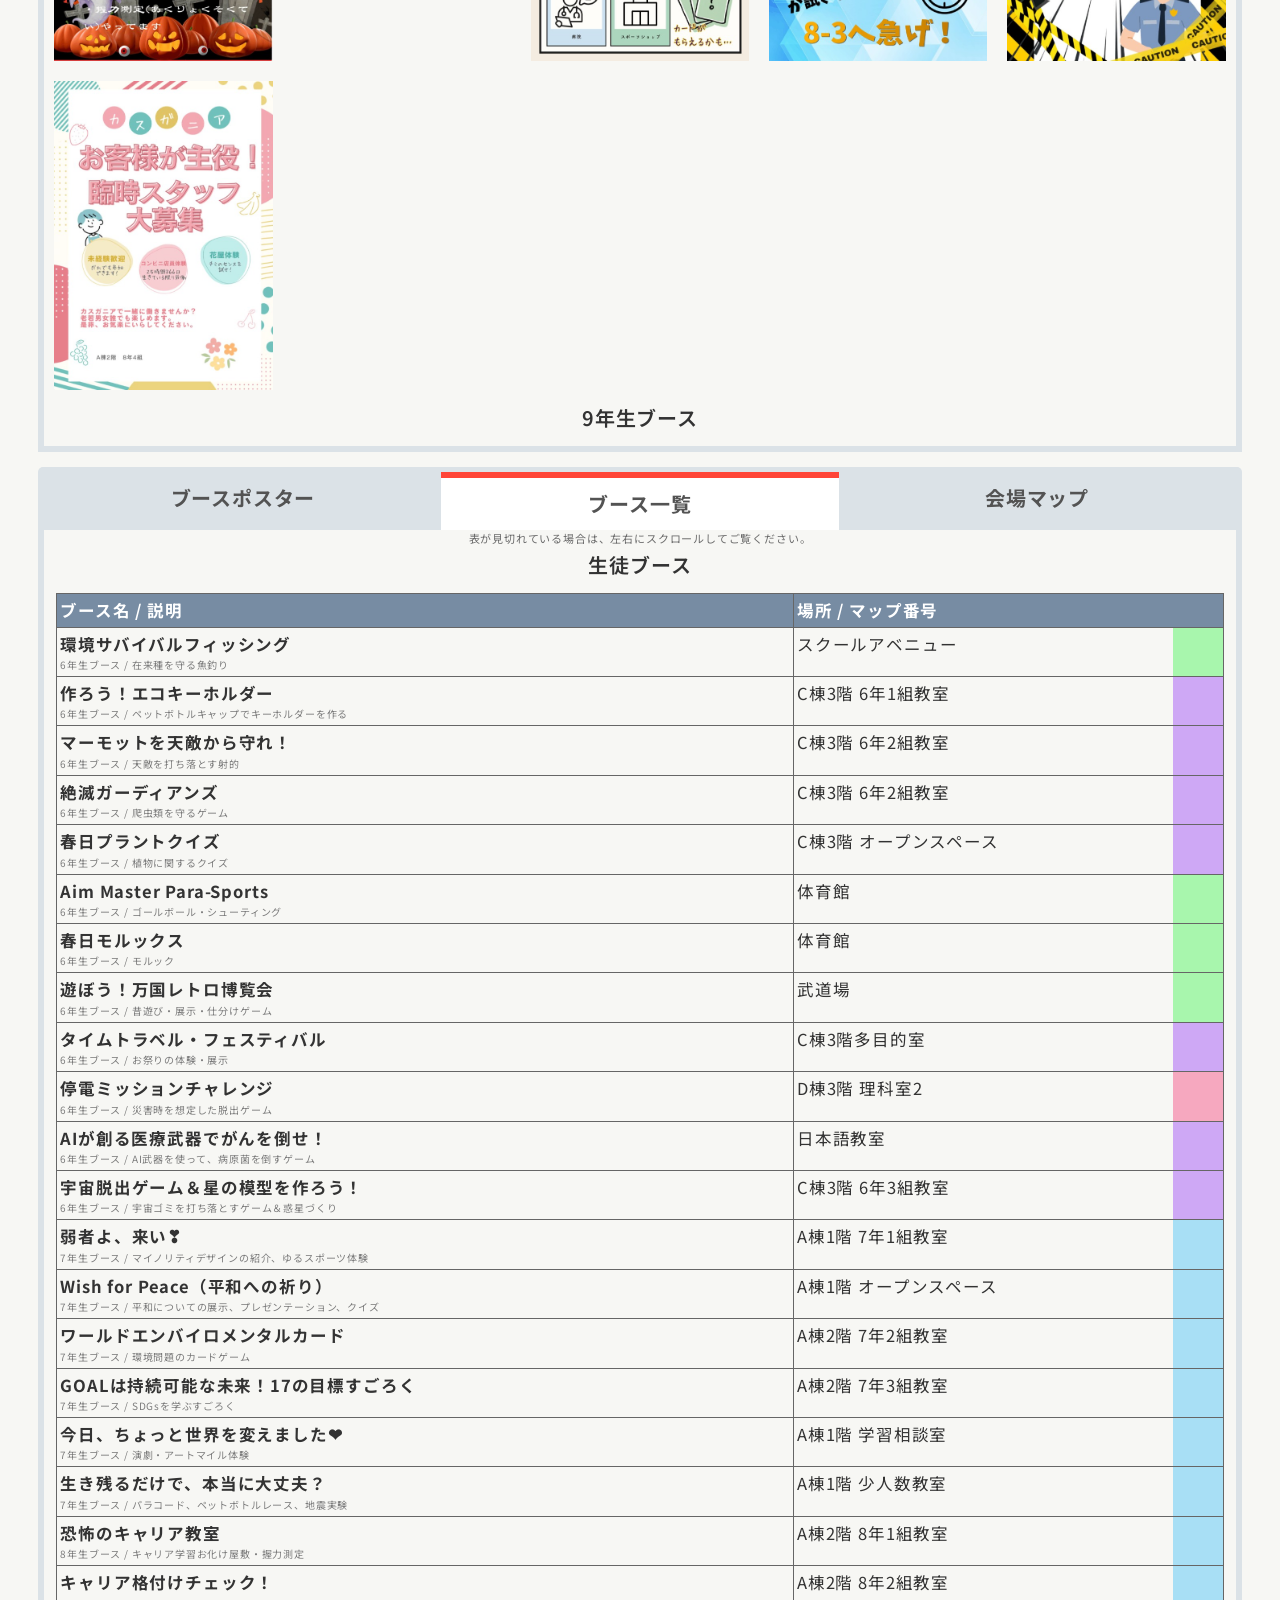
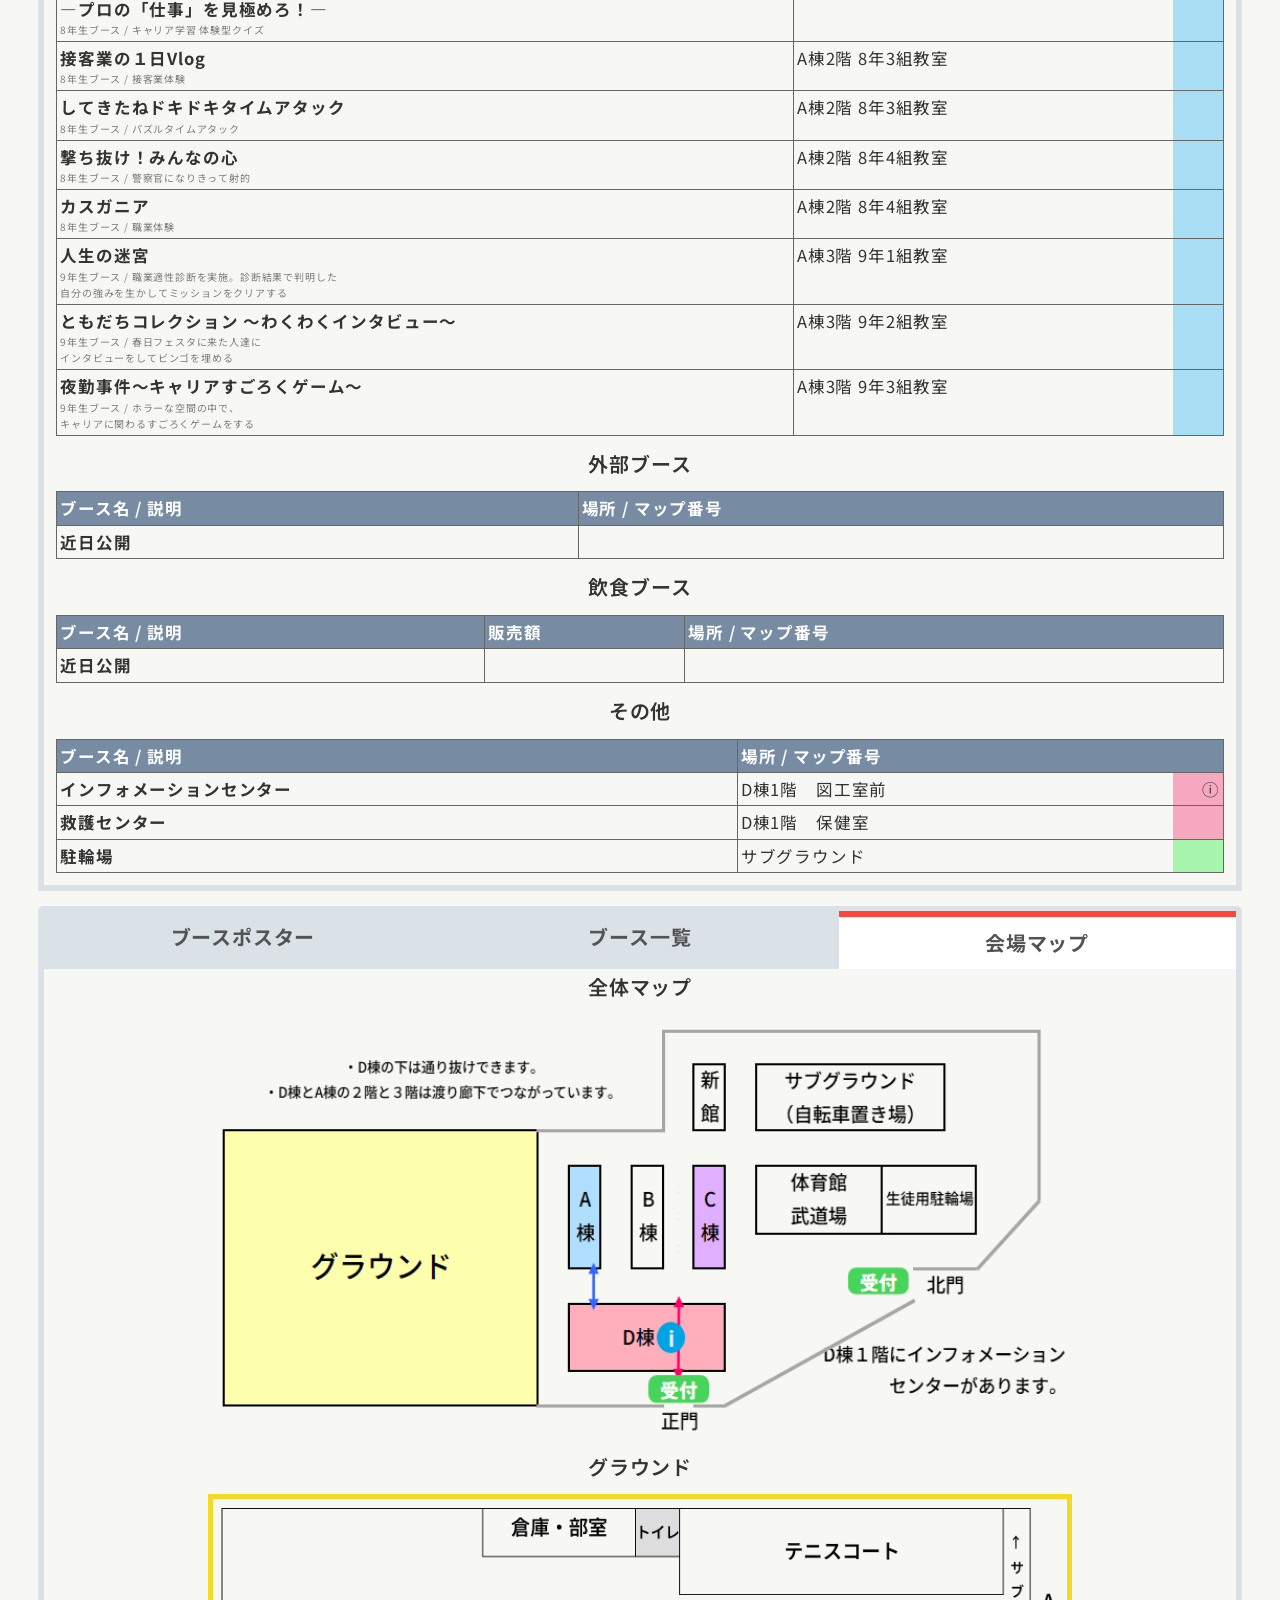
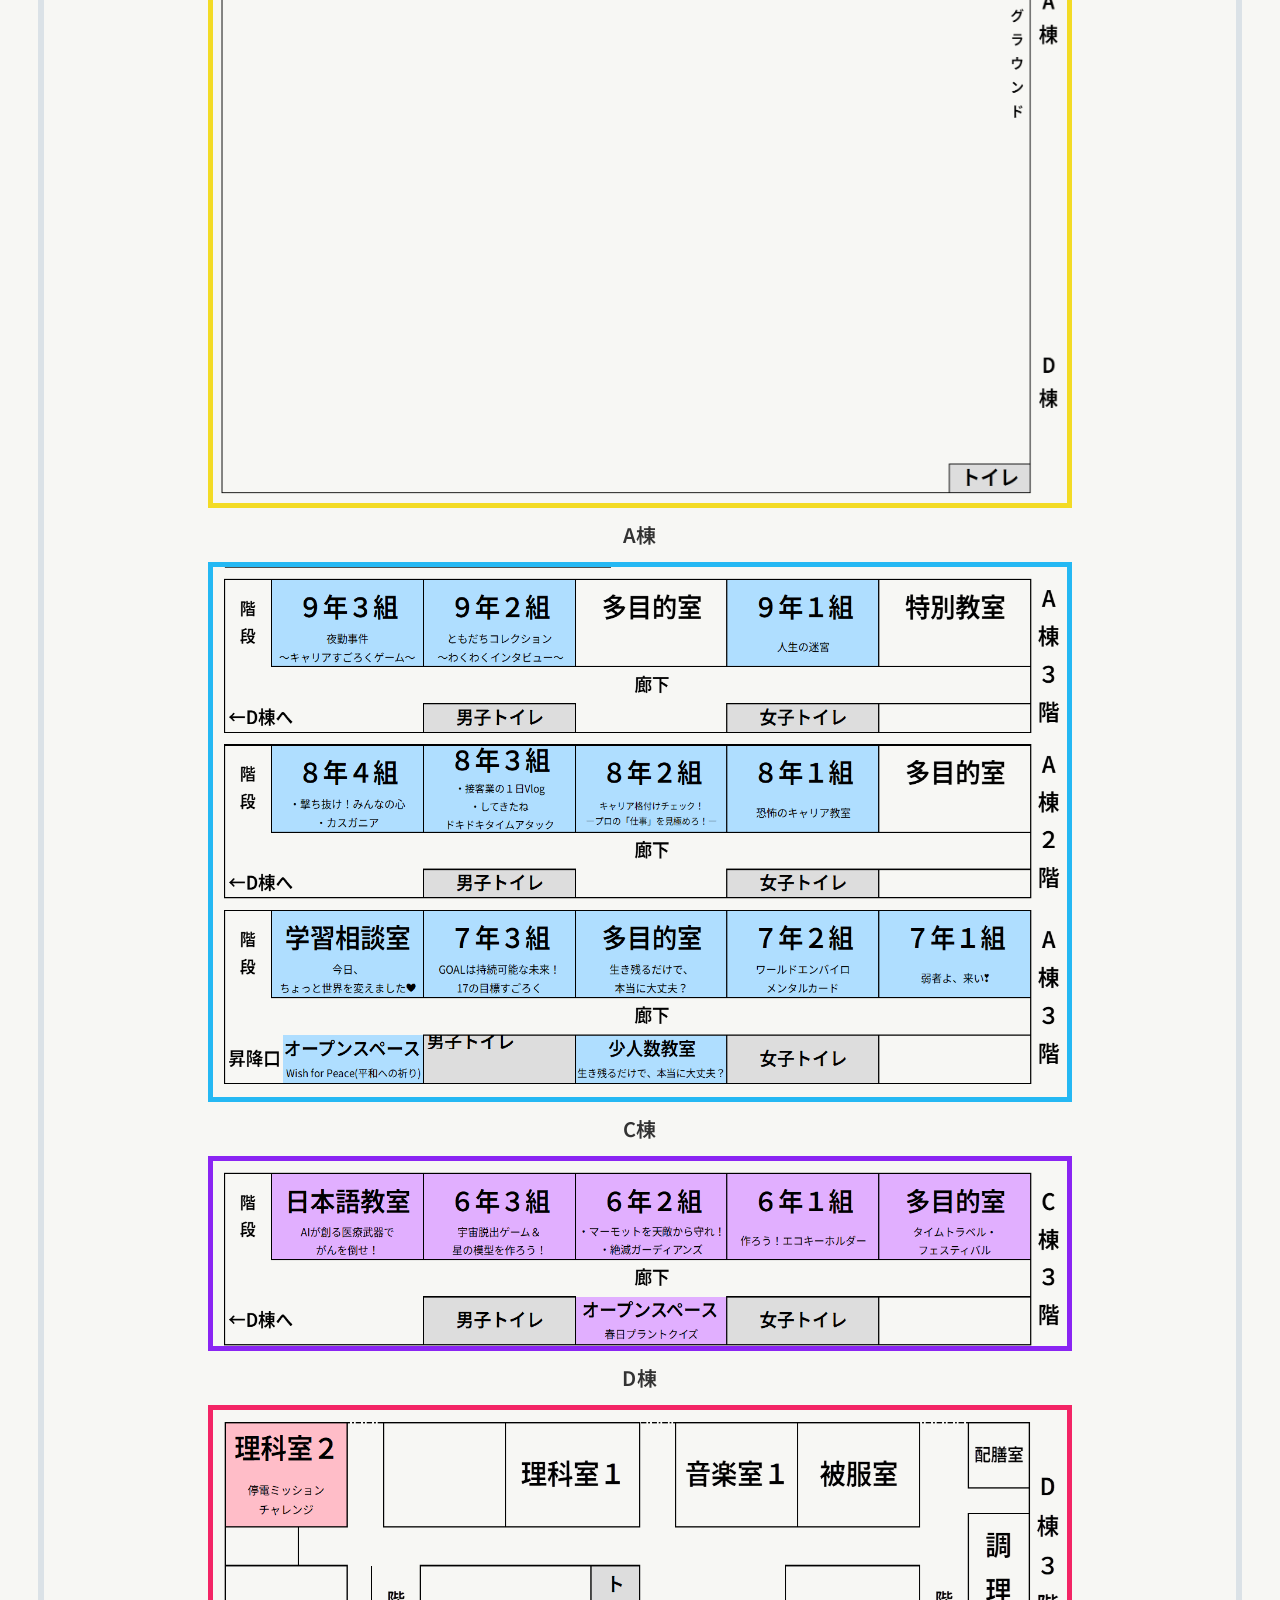
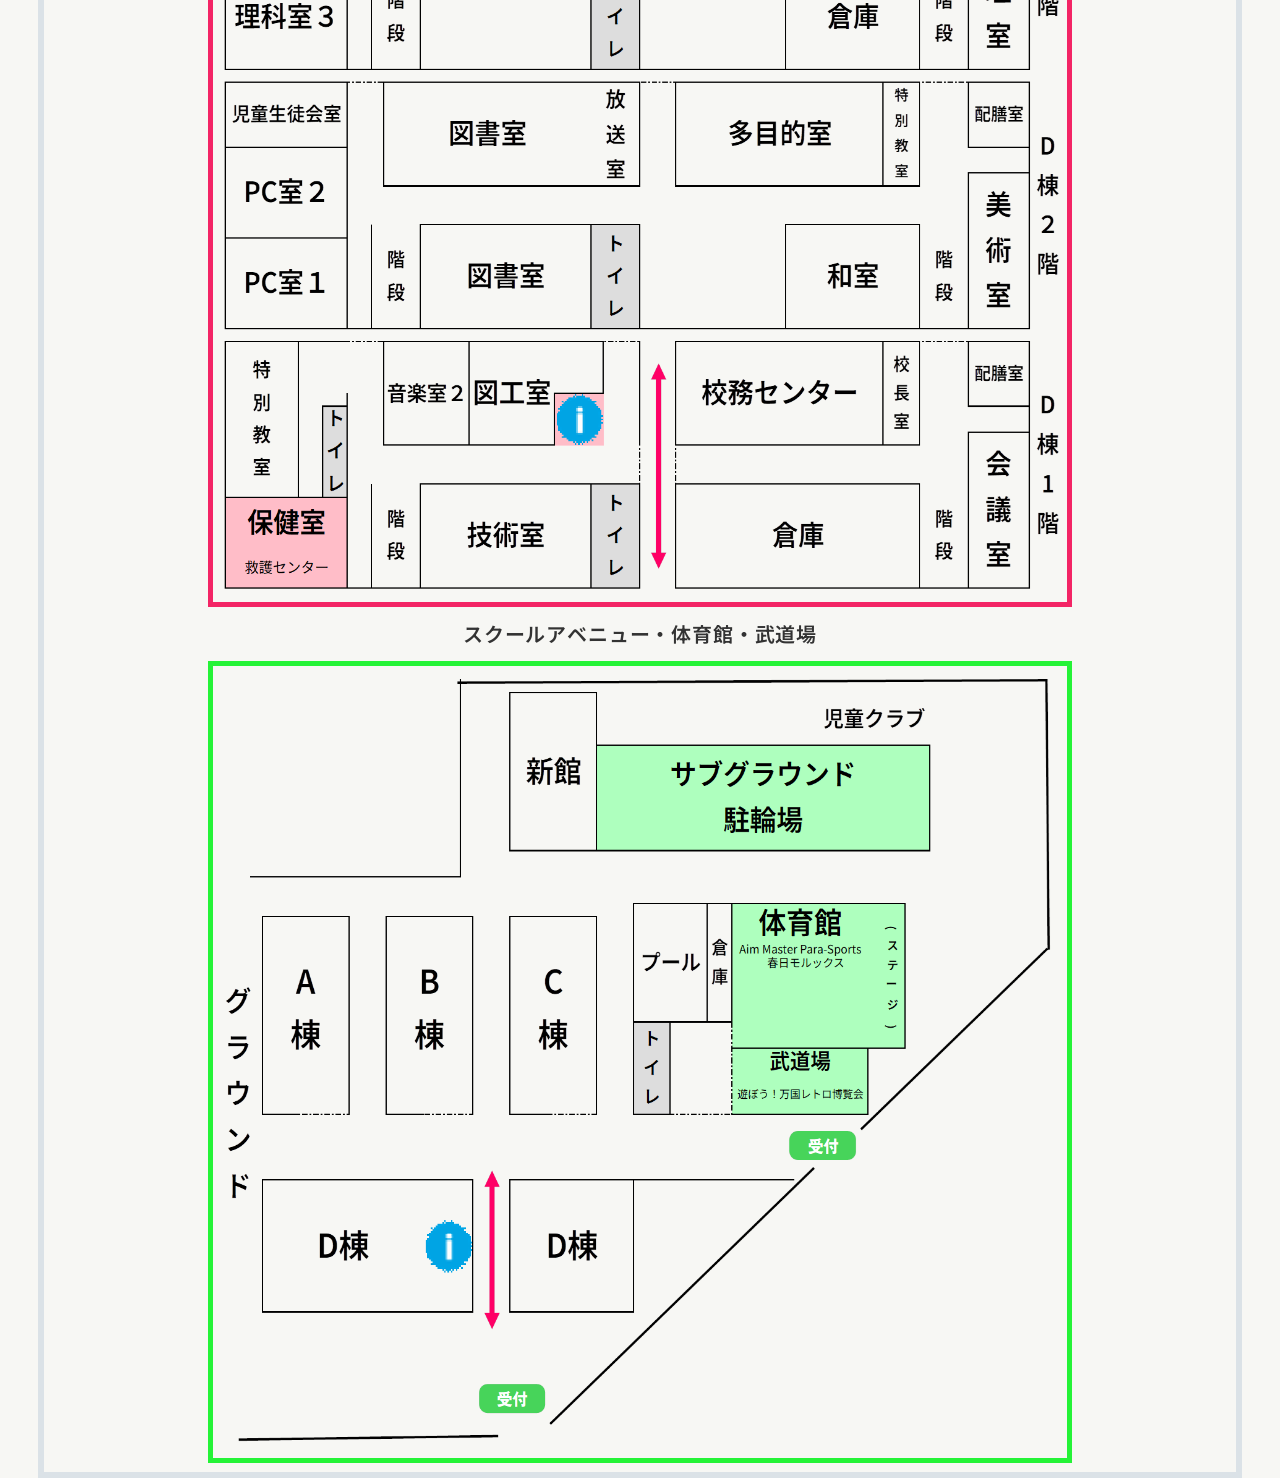
==== commit a00f6f39: "ブース一覧サイズ調整" ====
--- a/sub_peages/map.html
+++ b/sub_peages/map.html
@@ -98,7 +98,7 @@
           <table class="itiran">
             <tr><th>ブース名 / 説明</th> <th>場所 / マップ番号</th><th></th></tr>
             <tr><td>環境サバイバルフィッシング<br><div class="naiyou"><p>6年生ブース / 在来種を守る魚釣り</p></div></td><td>スクールアベニュー</td><td class="S"></td></tr>
-            <tr><td>作ろう！エコキーホルダー<br><div class="naiyou"><p>6年生ブース / ペットボトルキャップでキーホルダーを作るく</p></div></td><td>C棟3階 6年1組教室</td><td class="C"></td></tr>
+            <tr><td>作ろう！エコキーホルダー<br><div class="naiyou"><p>6年生ブース / ペットボトルキャップでキーホルダーを作る</p></div></td><td>C棟3階 6年1組教室</td><td class="C"></td></tr>
             <tr><td>マーモットを天敵から守れ！<br><div class="naiyou"><p>6年生ブース / 天敵を打ち落とす射的</p></div></td><td>C棟3階 6年2組教室</td><td class="C"></td></tr>
             <tr><td>絶滅ガーディアンズ<br><div class="naiyou"><p>6年生ブース / 爬虫類を守るゲーム</p></div></td><td>C棟3階 6年2組教室</td><td class="C"></td></tr>
             <tr><td>春日プラントクイズ<br><div class="naiyou"><p>6年生ブース / 植物に関するクイズ</p></div></td><td>C棟3階 オープンスペース</td><td class="C"></td></tr>
@@ -116,14 +116,14 @@
             <tr><td>今日、ちょっと世界を変えました❤<br><div class="naiyou"><p>7年生ブース / 演劇・アートマイル体験</p></div></td><td>A棟1階 学習相談室</td><td class="A"></td></tr>
             <tr><td>生き残るだけで、本当に大丈夫？<br><div class="naiyou"><p>7年生ブース / パラコード、ペットボトルレース、地震実験</p></div></td><td>A棟1階 少人数教室</td><td class="A"></td></tr>
             <tr><td>恐怖のキャリア教室<br><div class="naiyou"><p>8年生ブース / キャリア学習お化け屋敷・握力測定</p></div></td><td>A棟2階 8年1組教室</td><td class="A"></td></tr>
-            <tr><td>キャリア格付けチェック！　―プロの「仕事」を見極めろ！―<br><div class="naiyou"><p>8年生ブース / キャリア学習 体験型クイズ</p></div></td><td>A棟2階 8年2組教室</td><td class="A"></td></tr>
+            <tr><td>キャリア格付けチェック！<br>―プロの「仕事」を見極めろ！―<br><div class="naiyou"><p>8年生ブース / キャリア学習 体験型クイズ</p></div></td><td>A棟2階 8年2組教室</td><td class="A"></td></tr>
             <tr><td>接客業の１日Vlog<br><div class="naiyou"><p>8年生ブース / 接客業体験</p></div></td><td>A棟2階 8年3組教室</td><td class="A"></td></tr>
             <tr><td>してきたねドキドキタイムアタック<br><div class="naiyou"><p>8年生ブース / パズルタイムアタック</p></div></td><td>A棟2階 8年3組教室</td><td class="A"></td></tr>
             <tr><td>撃ち抜け！みんなの心<br><div class="naiyou"><p>8年生ブース / 警察官になりきって射的</p></div></td><td>A棟2階 8年4組教室</td><td class="A"></td></tr>
             <tr><td>カスガニア<br><div class="naiyou"><p>8年生ブース / 職業体験</p></div></td><td>A棟2階 8年4組教室</td><td class="A"></td></tr>
-            <tr><td>人生の迷宮<br><div class="naiyou"><p>9年生ブース / 職業適性診断を実施。診断結果で判明した自分の強みを生かしてミッションをクリアする</p></div></td><td>A棟3階 9年1組教室</td><td class="A"></td></tr>
-            <tr><td>ともだちコレクション ～わくわくインタビュー～<br><div class="naiyou"><p>9年生ブース / 春日フェスタに来た人達にインタビューをしてビンゴを埋める</p></div></td><td>A棟3階 9年2組教室</td><td class="A"></td></tr>
-            <tr><td>夜勤事件～キャリアすごろくゲーム～<br><div class="naiyou"><p>9年生ブース / ホラーな空間の中で、キャリアに関わるすごろくゲームをする</p></div></td><td>A棟3階 9年3組教室</td><td class="A"></td></tr>
+            <tr><td>人生の迷宮<br><div class="naiyou"><p>9年生ブース / 職業適性診断を実施。診断結果で判明した<br>自分の強みを生かしてミッションをクリアする</p></div></td><td>A棟3階 9年1組教室</td><td class="A"></td></tr>
+            <tr><td>ともだちコレクション ～わくわくインタビュー～<br><div class="naiyou"><p>9年生ブース / 春日フェスタに来た人達に<br>インタビューをしてビンゴを埋める</p></div></td><td>A棟3階 9年2組教室</td><td class="A"></td></tr>
+            <tr><td>夜勤事件～キャリアすごろくゲーム～<br><div class="naiyou"><p>9年生ブース / ホラーな空間の中で、<br>キャリアに関わるすごろくゲームをする</p></div></td><td>A棟3階 9年3組教室</td><td class="A"></td></tr>
           </table>
           </div>
 
--- a/css/map_style.css
+++ b/css/map_style.css
@@ -183,6 +183,7 @@
   text-align: right;
   border-left: none;
   width: 50px;
+  min-width: 50px;
 }
 
 .itiran_div_A table tr td:nth-child(2),
@@ -195,6 +196,7 @@
   text-align: right;
   border-left: none;
   width: 50px;
+  min-width: 50px;
 }
 
 .itiran_div_B table tr td:nth-child(3),
@@ -208,6 +210,7 @@
   text-align: right;
   border-left: none;
   width: 50px;
+  min-width: 50px;
 }
 
 .itiran_div_C table tr td:nth-child(2),
@@ -228,7 +231,7 @@
 label h4 {
   flex: 1 1;
   min-width: 70px;
-  padding: .5em 1em;
+  padding: .5em .2em;
   background-color: #dbe2e7;
   color: #535353;
   text-align: center;
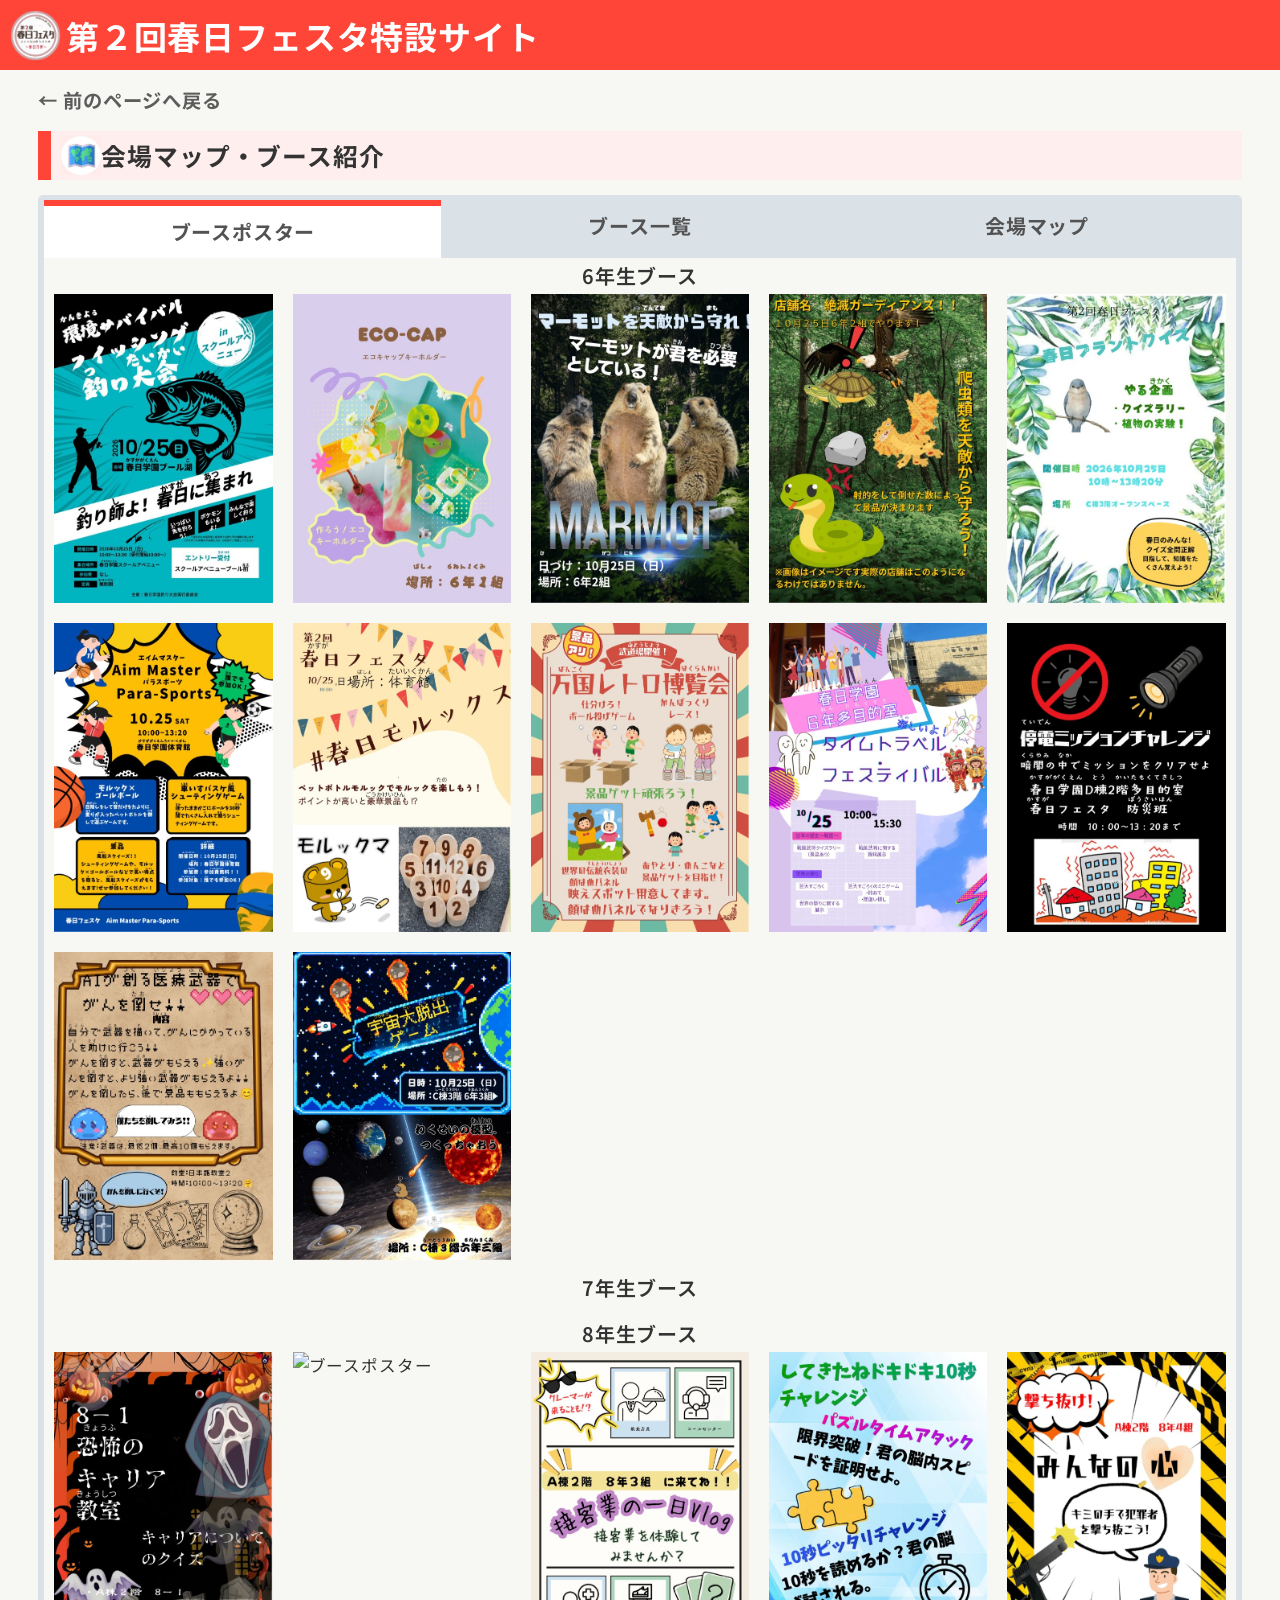
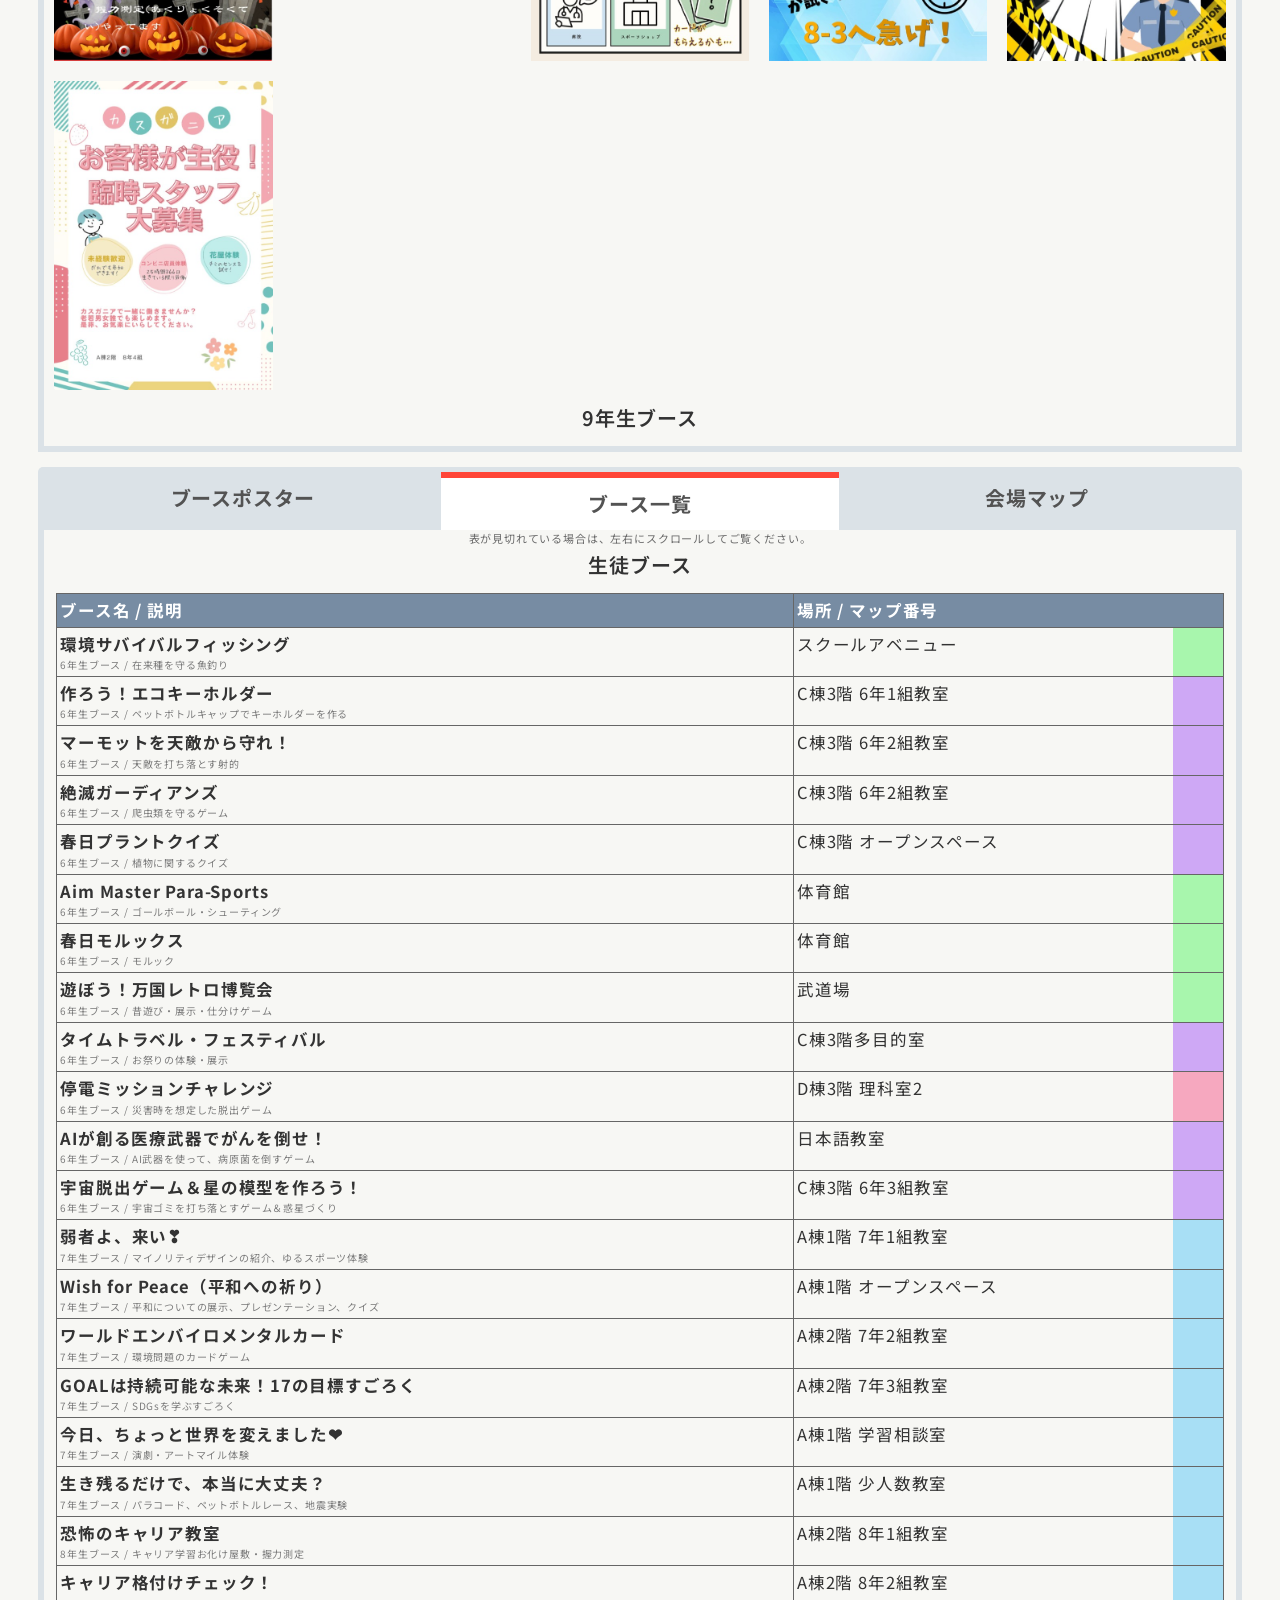
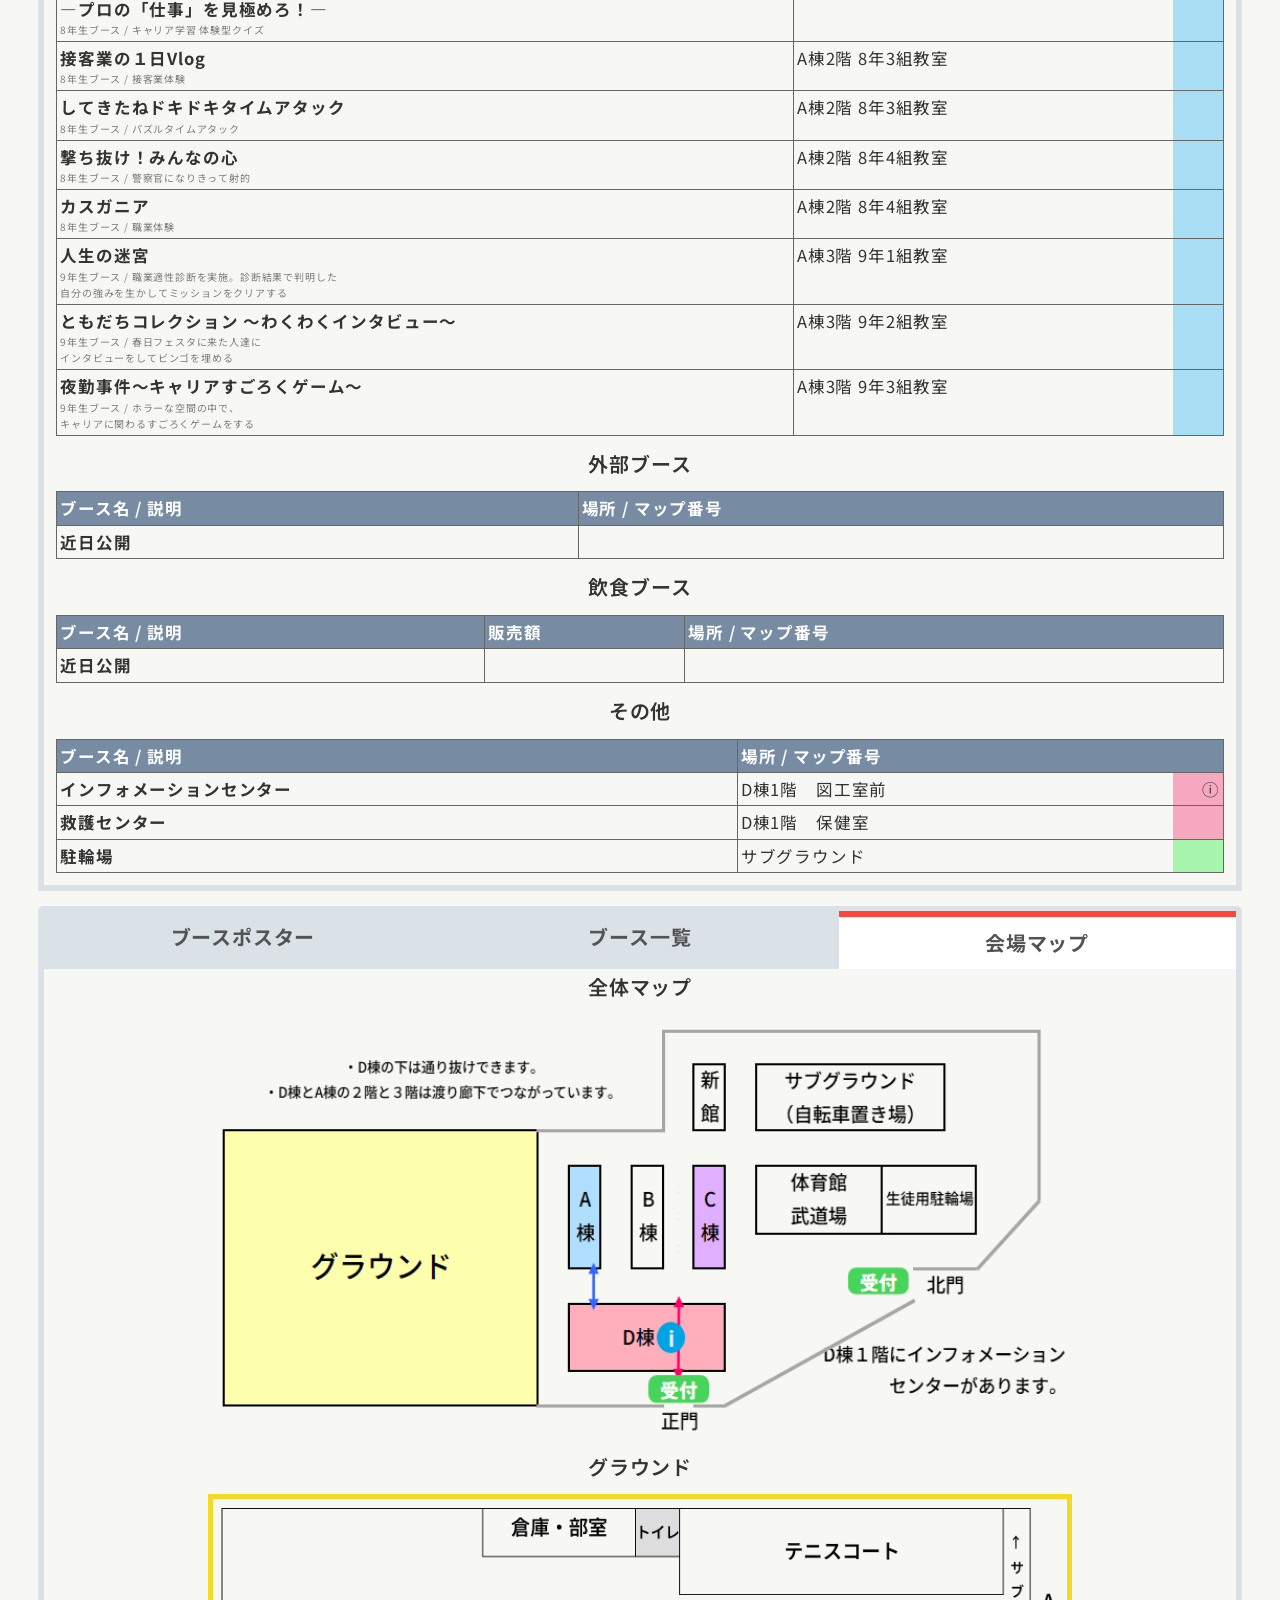
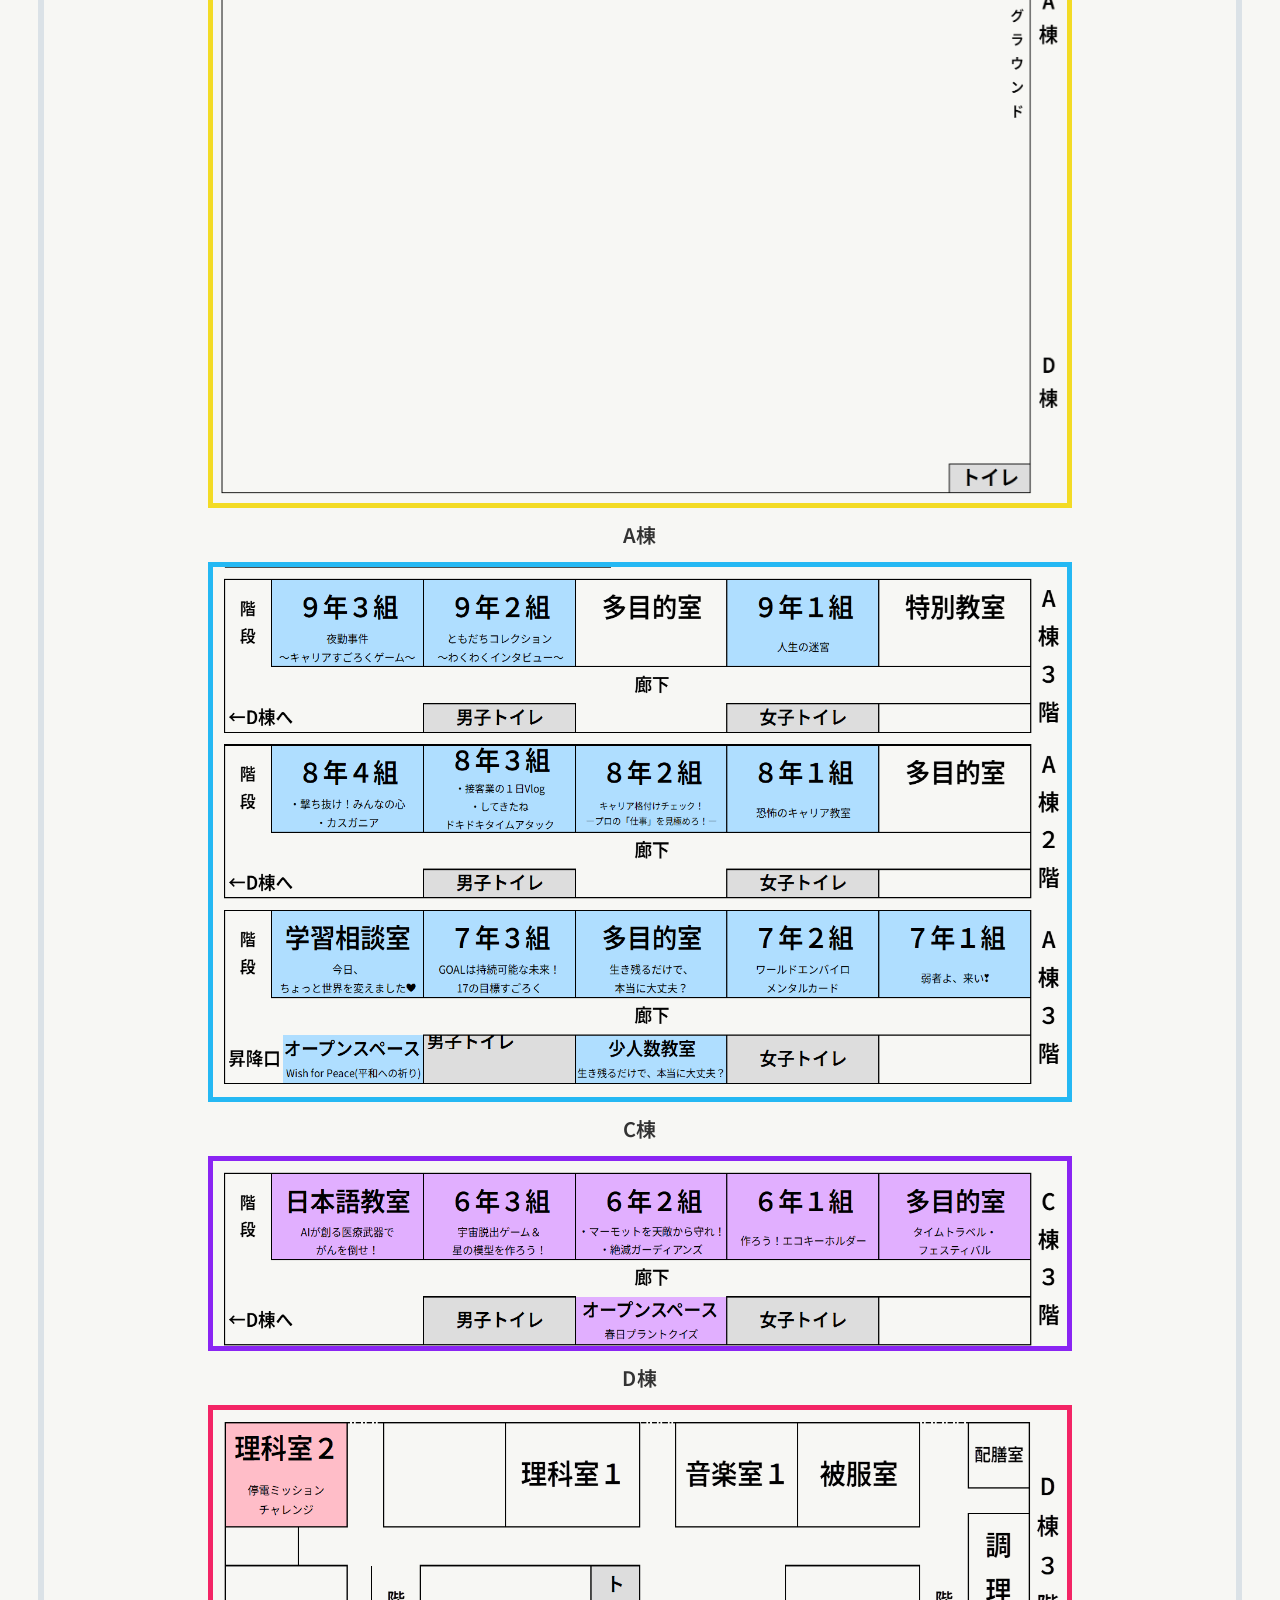
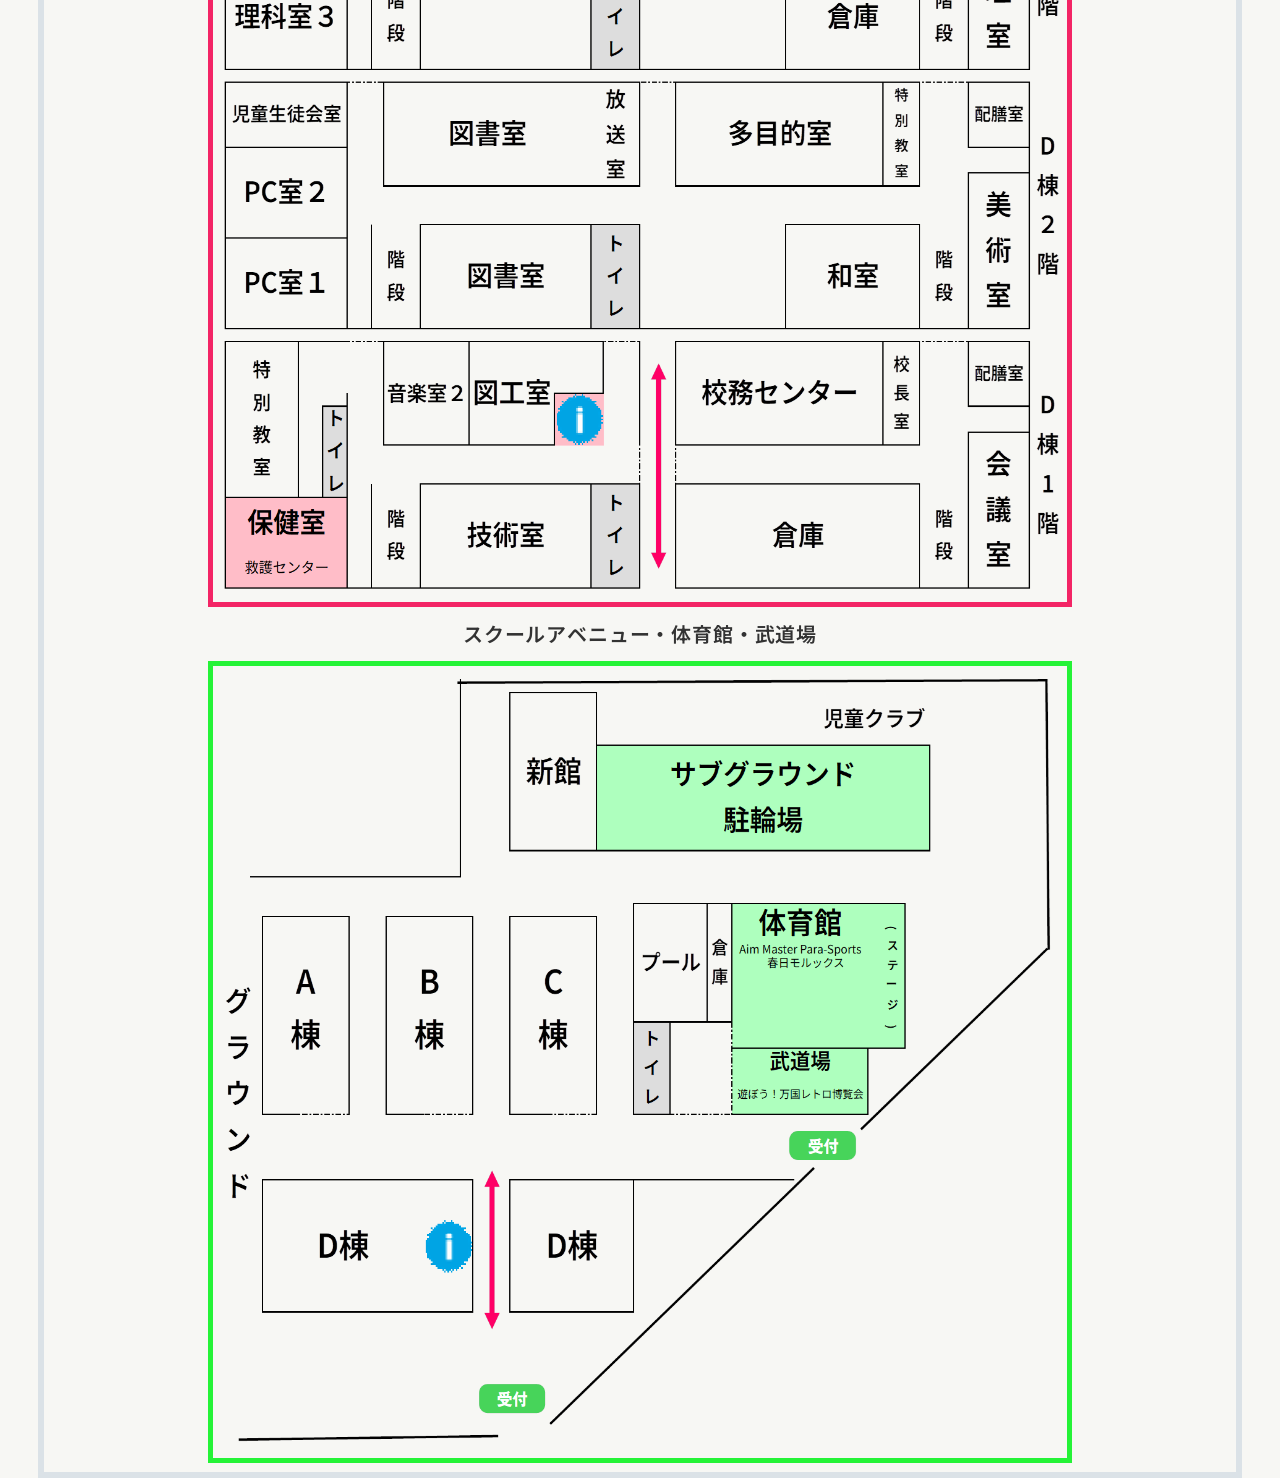
==== commit 21cdd2bf: "alt入れとイベント概要等更新（SEO対策）" ====
--- a/sub_peages/map.html
+++ b/sub_peages/map.html
@@ -5,10 +5,10 @@
   <meta name="viewport" content="width=device-width, initial-scale=1.0">
 
   <title>ブース｜第２回春日フェスタ特設サイト</title>
-  <meta name="description" content="2026年10月25日 日曜日に行われる第２回春日フェスタの特設サイトです">
+  <meta name="description" content="2026年10月25日・日曜日に行われる第２回春日フェスタの特設サイトです。春日フェスタは、学校と地域がつながり、子どもたちの活動や多彩な企画を通して、世代や立場を超えた交流を生み出すイベントです。子どもたちによるステージ発表や体験型の企画、さまざまな団体・個人による出展など、多くの人が楽しみながら新たな発見や出会いを得られる場を目指しています。本サイトでは、春日フェスタの開催概要をはじめ、企画・出展内容、会場マップ、当日の案内など、来場される皆さまに役立つ情報を発信します。">
 
   <meta property="og:title" content="ブース｜第２回春日フェスタ特設サイト">
-  <meta property="og:description" content="2026年10月25日 日曜日に行われる第２回春日フェスタの特設サイトです">
+  <meta property="og:description" content="2026年10月25日・日曜日に行われる第２回春日フェスタの特設サイトです。春日フェスタは、学校と地域がつながり、子どもたちの活動や多彩な企画を通して、世代や立場を超えた交流を生み出すイベントです。子どもたちによるステージ発表や体験型の企画、さまざまな団体・個人による出展など、多くの人が楽しみながら新たな発見や出会いを得られる場を目指しています。本サイトでは、春日フェスタの開催概要をはじめ、企画・出展内容、会場マップ、当日の案内など、来場される皆さまに役立つ情報を発信します。">
   <meta property="og:type" content="website">
   <meta property="og:url" content="https://kasuga-iy.github.io/Kasuga_Festa/">
   <meta property="og:site_name" content="ブース｜第２回春日フェスタ特設サイト">
@@ -41,7 +41,7 @@
     </section>
 
     <section>
-      <h2><div class="emg"><img src="../picture/sozai/emoji/emj7.jpg"></div>会場マップ・ブース紹介</h2>
+      <h2><div class="emg"><img src="../picture/sozai/emoji/emj7.jpg" alt="見出しアイコン"></div>会場マップ・ブース紹介</h2>
       <div class="tab-1" id="poster">
         <label>
           <h4 class="checked"><a href="#poster">ブースポスター</a></h4></a>
@@ -51,18 +51,18 @@
         <div class="card-big_group">
           <h5>6年生ブース</h5>
           <div class="card-group">
-            <div class="card"><img src="../picture/poster/6-1.jpg"></div>
-            <div class="card"><img src="../picture/poster/6-2.jpg"></div>
-            <div class="card"><img src="../picture/poster/6-3.jpg"></div>
-            <div class="card"><img src="../picture/poster/6-4.jpg"></div>
-            <div class="card"><img src="../picture/poster/6-5.jpg"></div>
-            <div class="card"><img src="../picture/poster/6-6.jpg"></div>
-            <div class="card"><img src="../picture/poster/6-7.jpg"></div>
-            <div class="card"><img src="../picture/poster/6-8.jpg"></div>
-            <div class="card"><img src="../picture/poster/6-9.jpg"></div>
-            <div class="card"><img src="../picture/poster/6-10.jpg"></div>
-            <div class="card"><img src="../picture/poster/6-11.jpg"></div>
-            <div class="card"><img src="../picture/poster/6-12.jpg"></div>
+            <div class="card"><img src="../picture/poster/6-1.jpg" alt="ブースポスター"></div>
+            <div class="card"><img src="../picture/poster/6-2.jpg" alt="ブースポスター"></div>
+            <div class="card"><img src="../picture/poster/6-3.jpg" alt="ブースポスター"></div>
+            <div class="card"><img src="../picture/poster/6-4.jpg" alt="ブースポスター"></div>
+            <div class="card"><img src="../picture/poster/6-5.jpg" alt="ブースポスター"></div>
+            <div class="card"><img src="../picture/poster/6-6.jpg" alt="ブースポスター"></div>
+            <div class="card"><img src="../picture/poster/6-7.jpg" alt="ブースポスター"></div>
+            <div class="card"><img src="../picture/poster/6-8.jpg" alt="ブースポスター"></div>
+            <div class="card"><img src="../picture/poster/6-9.jpg" alt="ブースポスター"></div>
+            <div class="card"><img src="../picture/poster/6-10.jpg" alt="ブースポスター"></div>
+            <div class="card"><img src="../picture/poster/6-11.jpg" alt="ブースポスター"></div>
+            <div class="card"><img src="../picture/poster/6-12.jpg" alt="ブースポスター"></div>
           </div>
 
           <h5>7年生ブース</h5>
@@ -71,12 +71,12 @@
           
           <h5>8年生ブース</h5>
           <div class="card-group">
-              <div class="card"><img src="../picture/poster/8-1.jpg"></div>
-              <div class="card"><img src="../picture/poster/8-2.jpg"></div>
-              <div class="card"><img src="../picture/poster/8-3.jpg"></div>
-              <div class="card"><img src="../picture/poster/8-4.jpg"></div>
-              <div class="card"><img src="../picture/poster/8-5.jpg"></div>
-              <div class="card"><img src="../picture/poster/8-6.jpg"></div>
+              <div class="card"><img src="../picture/poster/8-1.jpg" alt="ブースポスター"></div>
+              <div class="card"><img src="../picture/poster/8-2.jpg" alt="ブースポスター"></div>
+              <div class="card"><img src="../picture/poster/8-3.jpg" alt="ブースポスター"></div>
+              <div class="card"><img src="../picture/poster/8-4.jpg" alt="ブースポスター"></div>
+              <div class="card"><img src="../picture/poster/8-5.jpg" alt="ブースポスター"></div>
+              <div class="card"><img src="../picture/poster/8-6.jpg" alt="ブースポスター"></div>
           </div>
 
           <h5>9年生ブース</h5>
@@ -162,17 +162,17 @@
         </label>
         <div class="map">
           <h5>全体マップ</h5>
-          <img src="../picture/map/Z.png">
+          <img src="../picture/map/Z.png" alt="全体マップ">
           <h5>グラウンド</h5>
-          <img src="../picture/map/G.png" class="Gmap">
+          <img src="../picture/map/G.png" class="Gmap" alt="グラウンドマップ">
           <h5>A棟</h5>
-          <img src="../picture/map/A.png" class="Amap">
+          <img src="../picture/map/A.png" class="Amap" alt="A棟マップ">
           <h5>C棟</h5>
-          <img src="../picture/map/C.png" class="Cmap">
+          <img src="../picture/map/C.png" class="Cmap" alt="C棟マップ">
           <h5>D棟</h5>
-          <img src="../picture/map/D.png" class="Dmap">
+          <img src="../picture/map/D.png" class="Dmap" alt="D棟マップ">
           <h5>スクールアベニュー・体育館・武道場</h5>
-          <img src="../picture/map/S.png" class="Smap">
+          <img src="../picture/map/S.png" class="Smap" alt="スクールアベニュー・体育館・武道場マップ">
         </div>
       </div>
     </section>
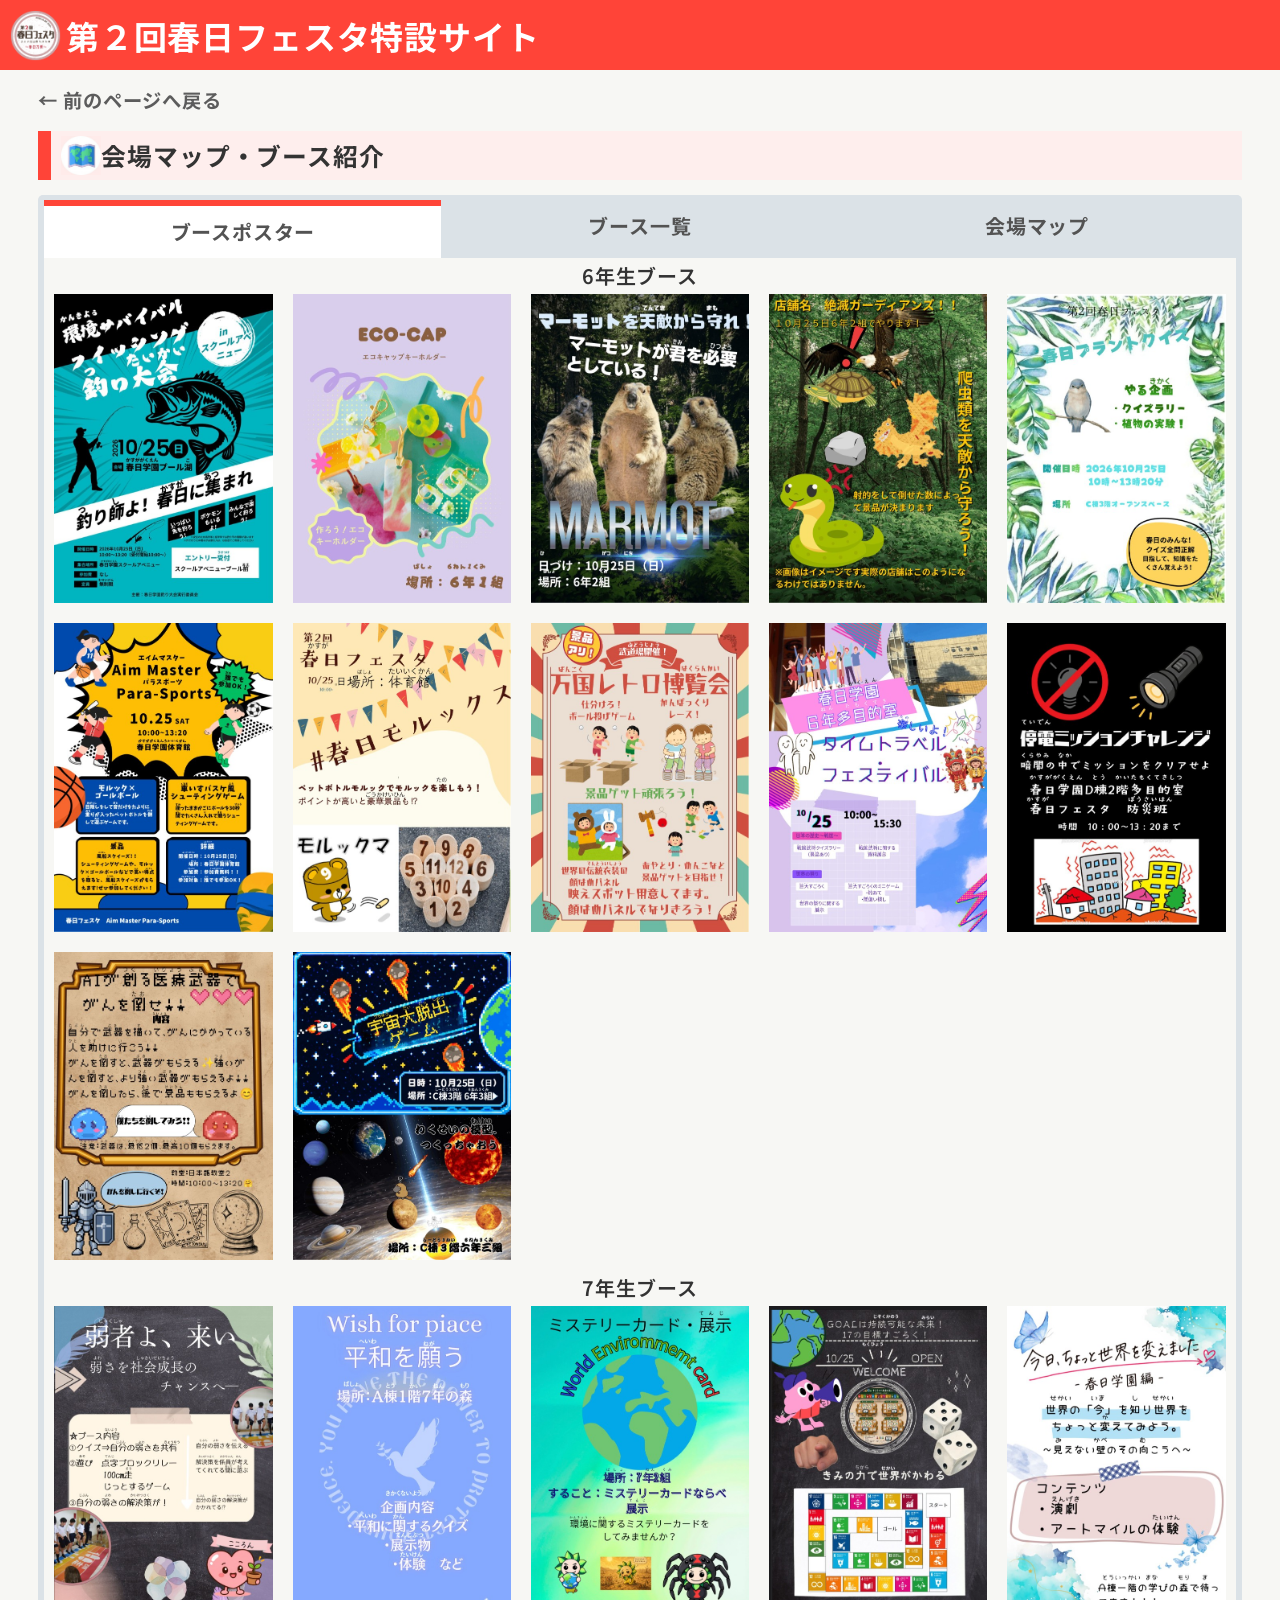
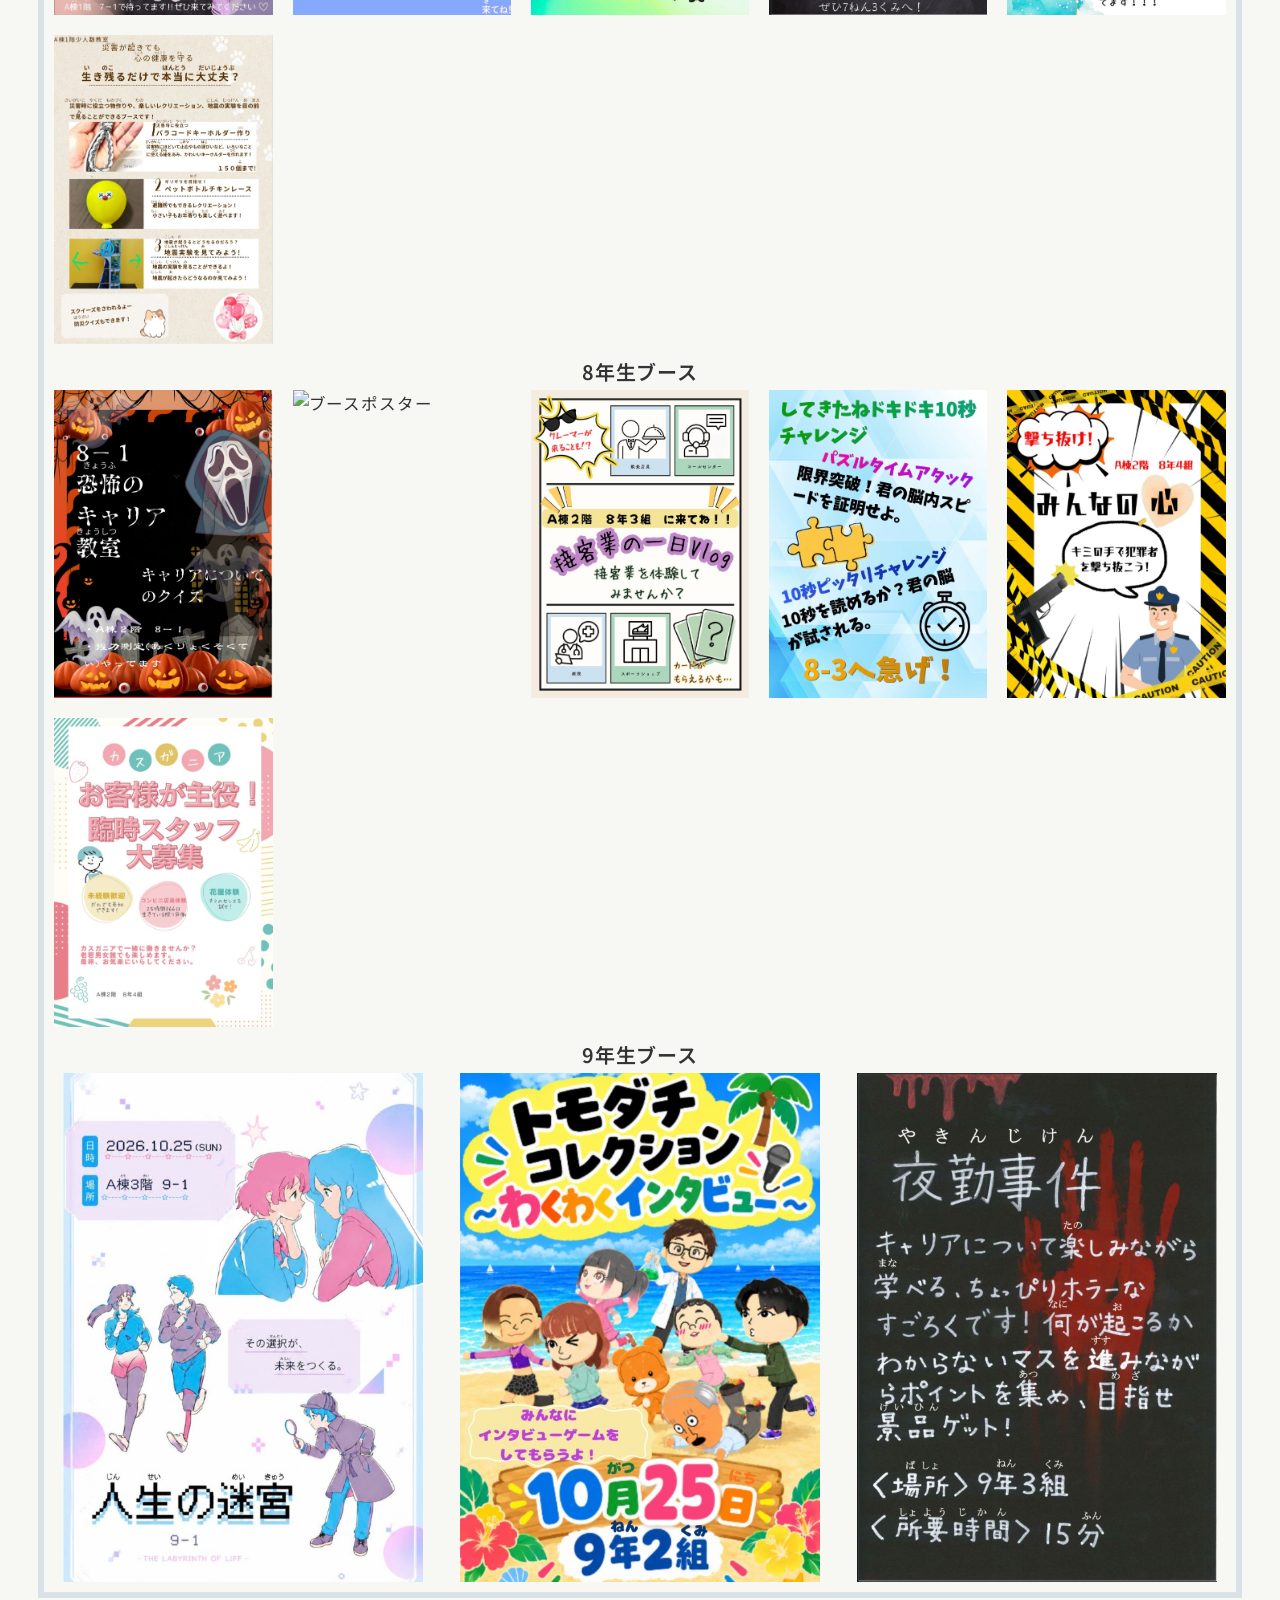
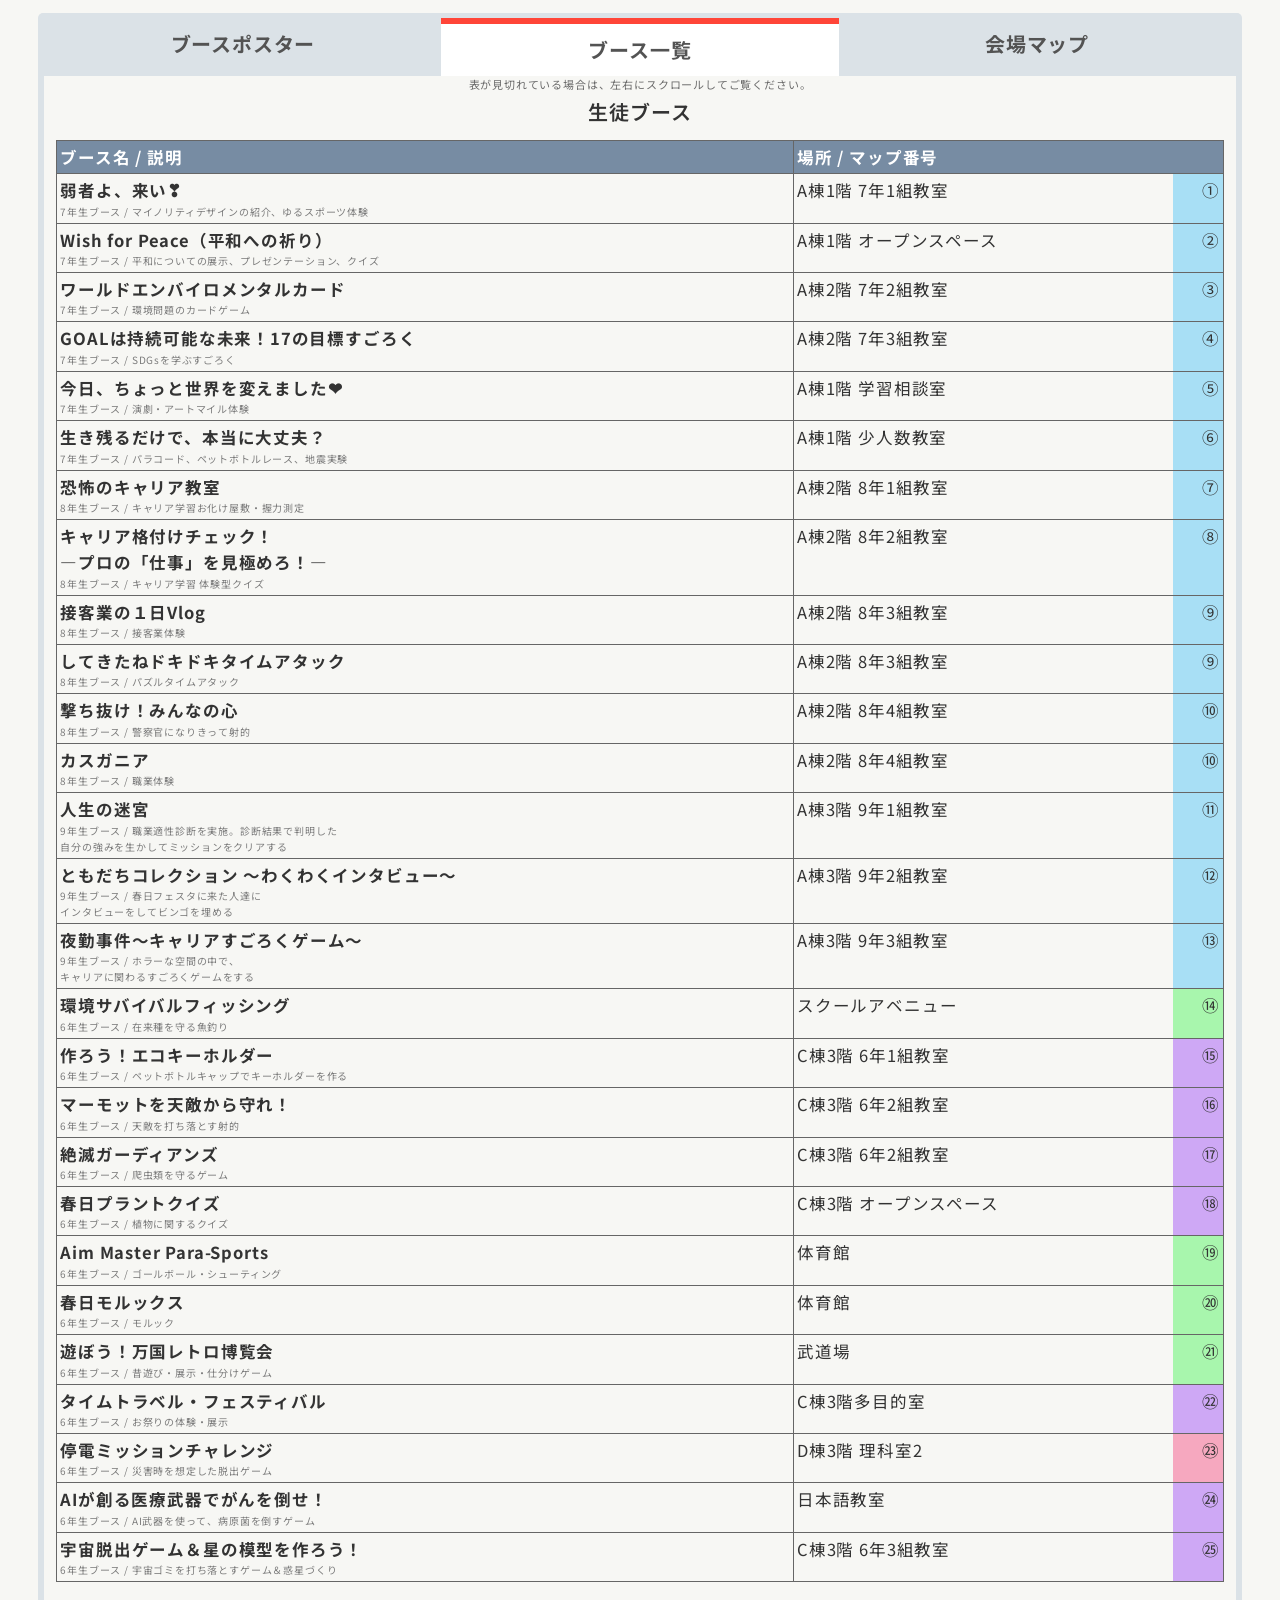
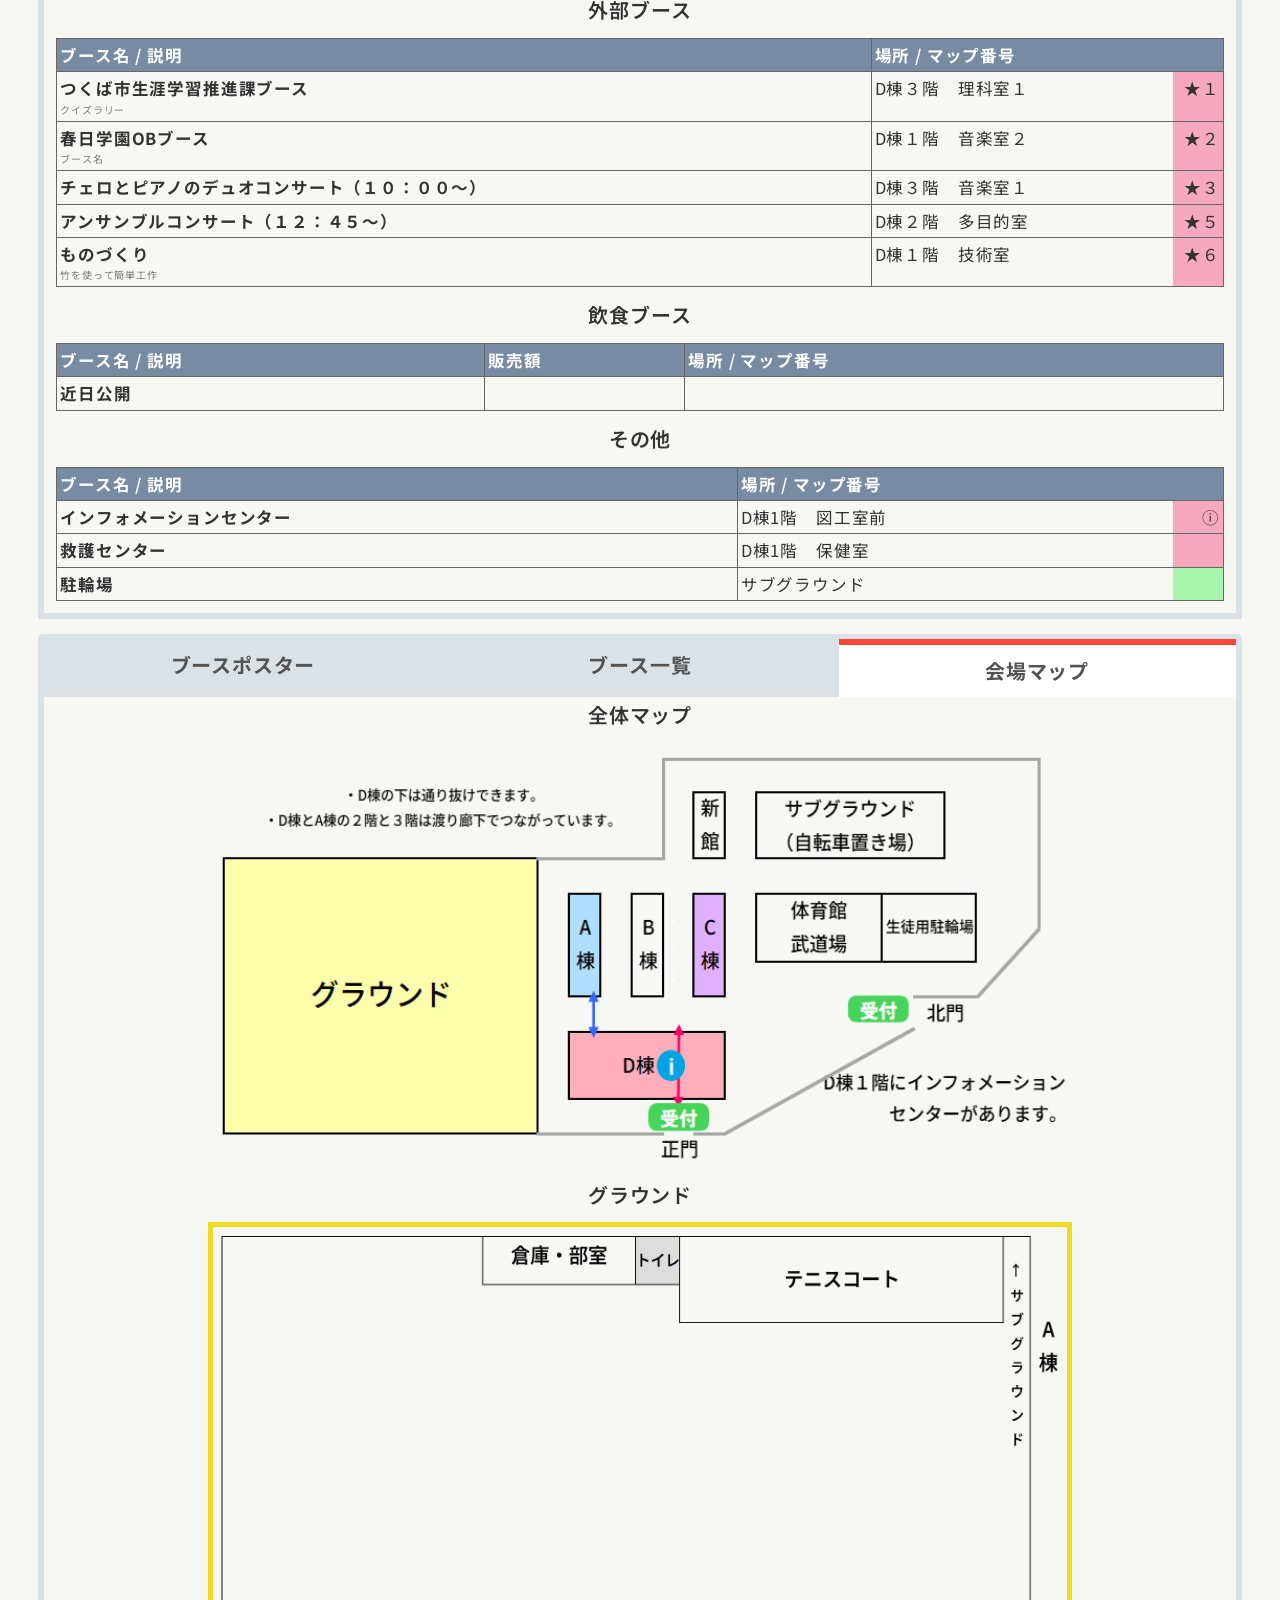
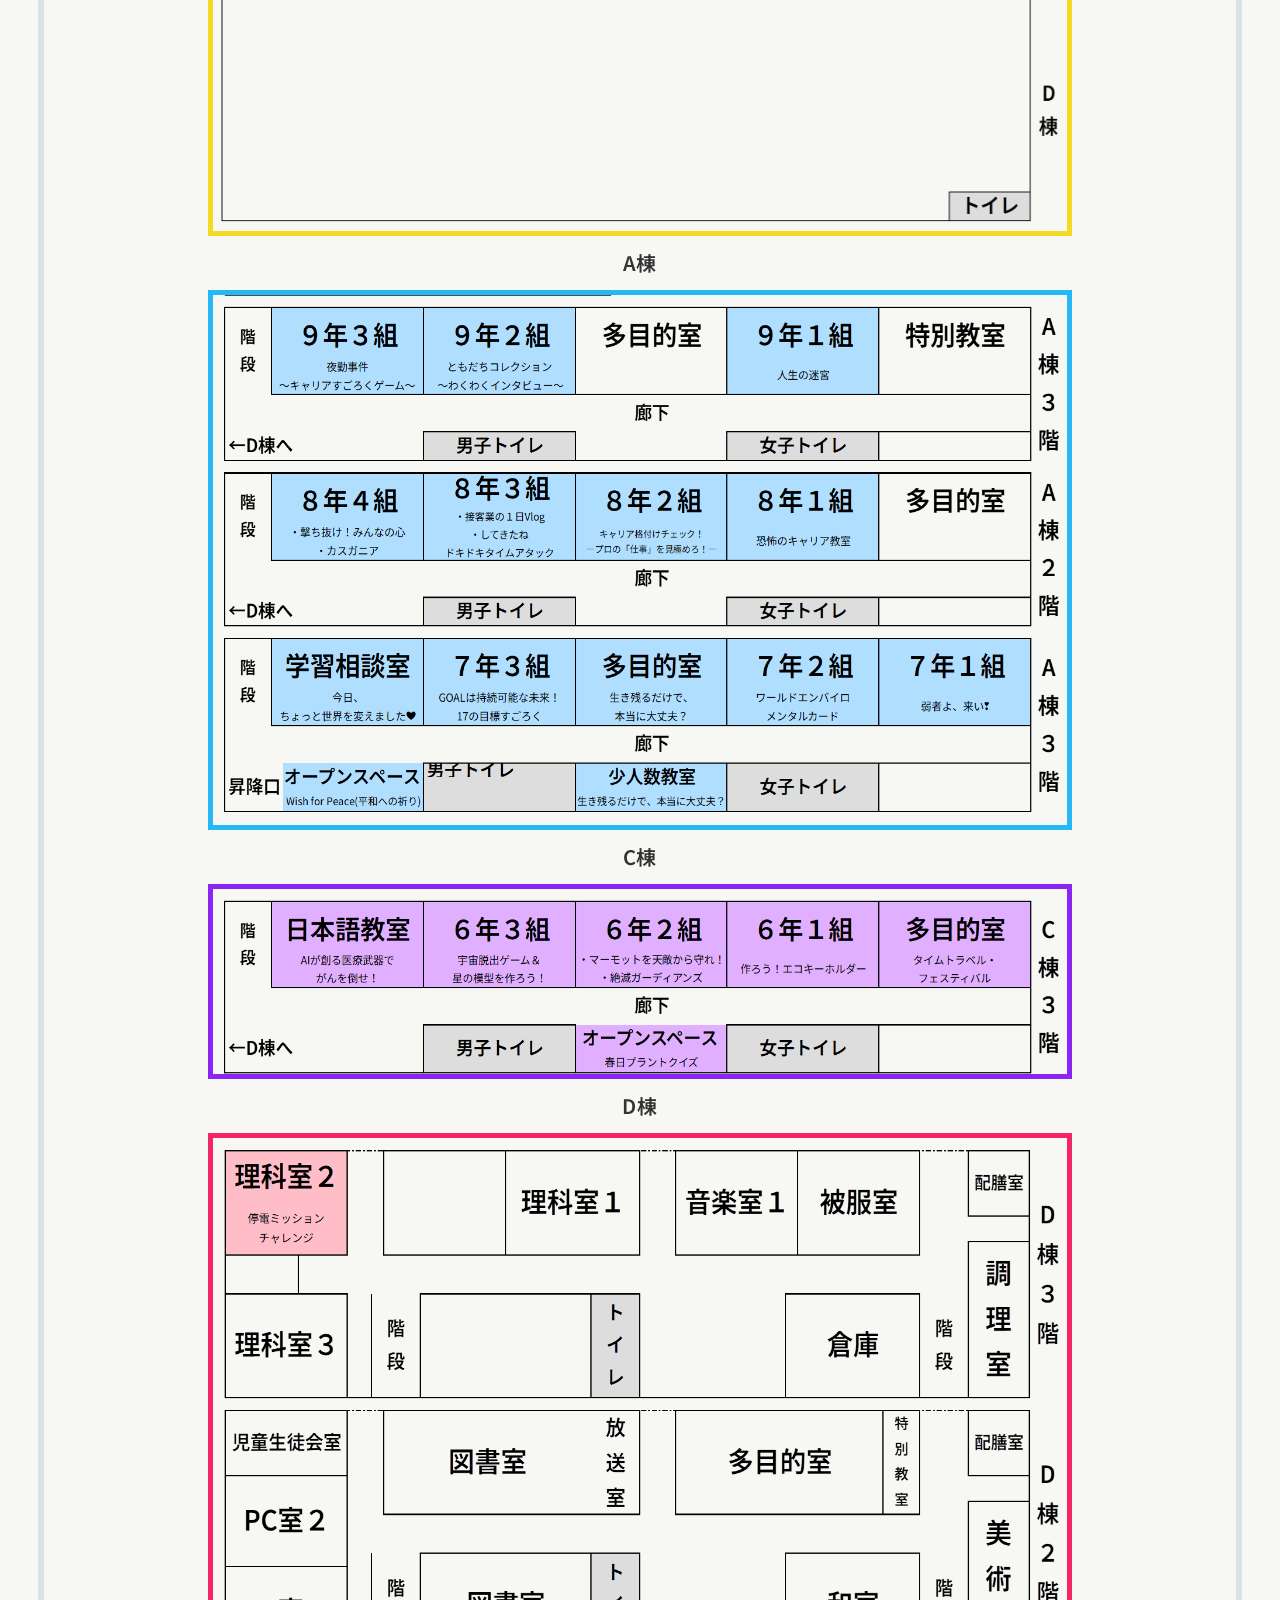
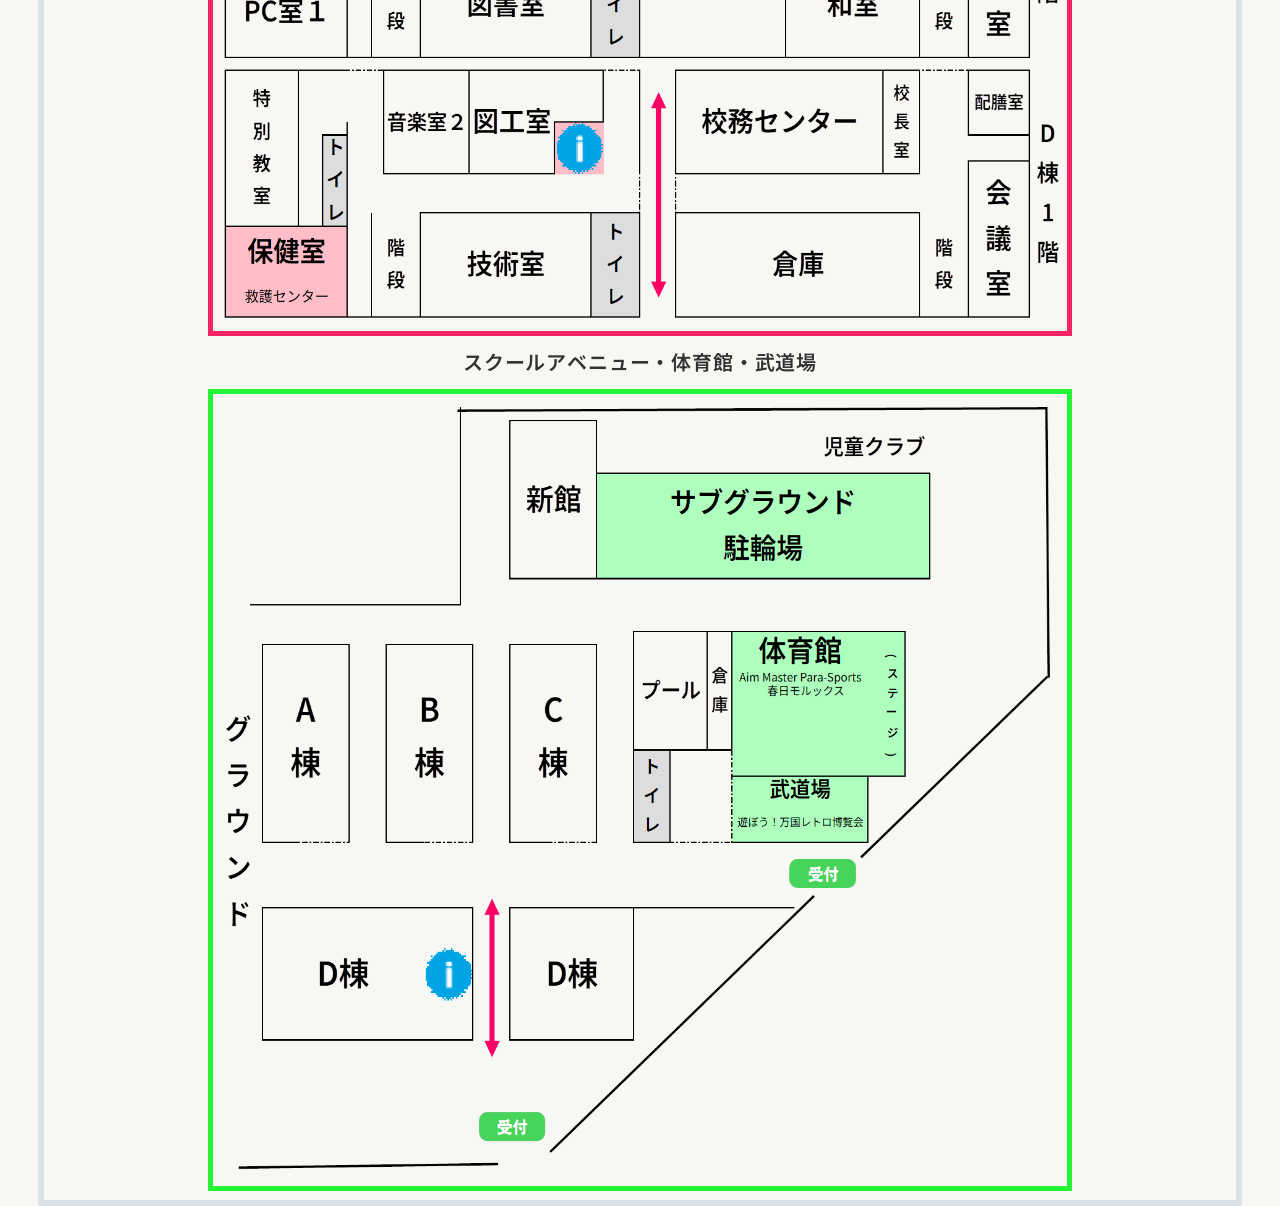
==== commit d7fb7031: "10/13①" ====
--- a/sub_peages/map.html
+++ b/sub_peages/map.html
@@ -67,6 +67,12 @@
 
           <h5>7年生ブース</h5>
           <div class="card-group">
+            <div class="card"><img src="../picture/poster/7-1.jpg" alt="ブースポスター"></div>
+            <div class="card"><img src="../picture/poster/7-2.jpg" alt="ブースポスター"></div>
+            <div class="card"><img src="../picture/poster/7-3.jpg" alt="ブースポスター"></div>
+            <div class="card"><img src="../picture/poster/7-4.jpg" alt="ブースポスター"></div>
+            <div class="card"><img src="../picture/poster/7-5.jpg" alt="ブースポスター"></div>
+            <div class="card"><img src="../picture/poster/7-6.jpg" alt="ブースポスター"></div>
           </div>
           
           <h5>8年生ブース</h5>
@@ -81,6 +87,9 @@
 
           <h5>9年生ブース</h5>
           <div class="card-group">
+            <div class="card"><img src="../picture/poster/9-1.jpg" alt="ブースポスター"></div>
+            <div class="card"><img src="../picture/poster/9-2.jpg" alt="ブースポスター"></div>
+            <div class="card"><img src="../picture/poster/9-3.jpg" alt="ブースポスター"></div>
           </div>
           
         </div>
@@ -97,33 +106,34 @@
           <div class="itiran_div_A">
           <table class="itiran">
             <tr><th>ブース名 / 説明</th> <th>場所 / マップ番号</th><th></th></tr>
-            <tr><td>環境サバイバルフィッシング<br><div class="naiyou"><p>6年生ブース / 在来種を守る魚釣り</p></div></td><td>スクールアベニュー</td><td class="S"></td></tr>
-            <tr><td>作ろう！エコキーホルダー<br><div class="naiyou"><p>6年生ブース / ペットボトルキャップでキーホルダーを作る</p></div></td><td>C棟3階 6年1組教室</td><td class="C"></td></tr>
-            <tr><td>マーモットを天敵から守れ！<br><div class="naiyou"><p>6年生ブース / 天敵を打ち落とす射的</p></div></td><td>C棟3階 6年2組教室</td><td class="C"></td></tr>
-            <tr><td>絶滅ガーディアンズ<br><div class="naiyou"><p>6年生ブース / 爬虫類を守るゲーム</p></div></td><td>C棟3階 6年2組教室</td><td class="C"></td></tr>
-            <tr><td>春日プラントクイズ<br><div class="naiyou"><p>6年生ブース / 植物に関するクイズ</p></div></td><td>C棟3階 オープンスペース</td><td class="C"></td></tr>
-            <tr><td>Aim Master Para-Sports<br><div class="naiyou"><p>6年生ブース / ゴールボール・シューティング</p></div></td><td>体育館</td><td class="S"></td></tr>
-            <tr><td>春日モルックス<br><div class="naiyou"><p>6年生ブース / モルック</p></div></td><td>体育館</td><td class="S"></td></tr>
-            <tr><td>遊ぼう！万国レトロ博覧会<br><div class="naiyou"><p>6年生ブース / 昔遊び・展示・仕分けゲーム</p></div></td><td>武道場</td><td class="S"></td></tr>
-            <tr><td>タイムトラベル・フェスティバル<br><div class="naiyou"><p>6年生ブース / お祭りの体験・展示</p></div></td><td>C棟3階多目的室</td><td class="C"></td></tr>
-            <tr><td>停電ミッションチャレンジ<br><div class="naiyou"><p>6年生ブース / 災害時を想定した脱出ゲーム</p></div></td><td>D棟3階 理科室2</td><td class="D"></td></tr>
-            <tr><td>AIが創る医療武器でがんを倒せ！<br><div class="naiyou"><p>6年生ブース / AI武器を使って、病原菌を倒すゲーム</p></div></td><td>日本語教室</td><td class="C"></td></tr>
-            <tr><td>宇宙脱出ゲーム＆星の模型を作ろう！<br><div class="naiyou"><p>6年生ブース / 宇宙ゴミを打ち落とすゲーム＆惑星づくり</p></div></td><td>C棟3階 6年3組教室</td><td class="C"></td></tr>
-            <tr><td>弱者よ、来い❣<br><div class="naiyou"><p>7年生ブース / マイノリティデザインの紹介、ゆるスポーツ体験</p></div></td><td>A棟1階 7年1組教室</td><td class="A"></td></tr>
-            <tr><td>Wish for Peace（平和への祈り）<br><div class="naiyou"><p>7年生ブース / 平和についての展示、プレゼンテーション、クイズ</p></div></td><td>A棟1階 オープンスペース</td><td class="A"></td></tr>
-            <tr><td>ワールドエンバイロメンタルカード<br><div class="naiyou"><p>7年生ブース / 環境問題のカードゲーム</p></div></td><td>A棟2階 7年2組教室</td><td class="A"></td></tr>
-            <tr><td>GOALは持続可能な未来！17の目標すごろく<br><div class="naiyou"><p>7年生ブース / SDGsを学ぶすごろく</p></div></td><td>A棟2階 7年3組教室</td><td class="A"></td></tr>
-            <tr><td>今日、ちょっと世界を変えました❤<br><div class="naiyou"><p>7年生ブース / 演劇・アートマイル体験</p></div></td><td>A棟1階 学習相談室</td><td class="A"></td></tr>
-            <tr><td>生き残るだけで、本当に大丈夫？<br><div class="naiyou"><p>7年生ブース / パラコード、ペットボトルレース、地震実験</p></div></td><td>A棟1階 少人数教室</td><td class="A"></td></tr>
-            <tr><td>恐怖のキャリア教室<br><div class="naiyou"><p>8年生ブース / キャリア学習お化け屋敷・握力測定</p></div></td><td>A棟2階 8年1組教室</td><td class="A"></td></tr>
-            <tr><td>キャリア格付けチェック！<br>―プロの「仕事」を見極めろ！―<br><div class="naiyou"><p>8年生ブース / キャリア学習 体験型クイズ</p></div></td><td>A棟2階 8年2組教室</td><td class="A"></td></tr>
-            <tr><td>接客業の１日Vlog<br><div class="naiyou"><p>8年生ブース / 接客業体験</p></div></td><td>A棟2階 8年3組教室</td><td class="A"></td></tr>
-            <tr><td>してきたねドキドキタイムアタック<br><div class="naiyou"><p>8年生ブース / パズルタイムアタック</p></div></td><td>A棟2階 8年3組教室</td><td class="A"></td></tr>
-            <tr><td>撃ち抜け！みんなの心<br><div class="naiyou"><p>8年生ブース / 警察官になりきって射的</p></div></td><td>A棟2階 8年4組教室</td><td class="A"></td></tr>
-            <tr><td>カスガニア<br><div class="naiyou"><p>8年生ブース / 職業体験</p></div></td><td>A棟2階 8年4組教室</td><td class="A"></td></tr>
-            <tr><td>人生の迷宮<br><div class="naiyou"><p>9年生ブース / 職業適性診断を実施。診断結果で判明した<br>自分の強みを生かしてミッションをクリアする</p></div></td><td>A棟3階 9年1組教室</td><td class="A"></td></tr>
-            <tr><td>ともだちコレクション ～わくわくインタビュー～<br><div class="naiyou"><p>9年生ブース / 春日フェスタに来た人達に<br>インタビューをしてビンゴを埋める</p></div></td><td>A棟3階 9年2組教室</td><td class="A"></td></tr>
-            <tr><td>夜勤事件～キャリアすごろくゲーム～<br><div class="naiyou"><p>9年生ブース / ホラーな空間の中で、<br>キャリアに関わるすごろくゲームをする</p></div></td><td>A棟3階 9年3組教室</td><td class="A"></td></tr>
+            <tr><td>弱者よ、来い❣<br><div class="naiyou"><p>7年生ブース / マイノリティデザインの紹介、ゆるスポーツ体験</p></div></td><td>A棟1階 7年1組教室</td><td class="A">①</td></tr>
+            <tr><td>Wish for Peace（平和への祈り）<br><div class="naiyou"><p>7年生ブース / 平和についての展示、プレゼンテーション、クイズ</p></div></td><td>A棟1階 オープンスペース</td><td class="A">②</td></tr>
+            <tr><td>ワールドエンバイロメンタルカード<br><div class="naiyou"><p>7年生ブース / 環境問題のカードゲーム</p></div></td><td>A棟2階 7年2組教室</td><td class="A">③</td></tr>
+            <tr><td>GOALは持続可能な未来！17の目標すごろく<br><div class="naiyou"><p>7年生ブース / SDGsを学ぶすごろく</p></div></td><td>A棟2階 7年3組教室</td><td class="A">④</td></tr>
+            <tr><td>今日、ちょっと世界を変えました❤<br><div class="naiyou"><p>7年生ブース / 演劇・アートマイル体験</p></div></td><td>A棟1階 学習相談室</td><td class="A">⑤</td></tr>
+            <tr><td>生き残るだけで、本当に大丈夫？<br><div class="naiyou"><p>7年生ブース / パラコード、ペットボトルレース、地震実験</p></div></td><td>A棟1階 少人数教室</td><td class="A">⑥</td></tr>
+            <tr><td>恐怖のキャリア教室<br><div class="naiyou"><p>8年生ブース / キャリア学習お化け屋敷・握力測定</p></div></td><td>A棟2階 8年1組教室</td><td class="A">⑦</td></tr>
+            <tr><td>キャリア格付けチェック！<br>―プロの「仕事」を見極めろ！―<br><div class="naiyou"><p>8年生ブース / キャリア学習 体験型クイズ</p></div></td><td>A棟2階 8年2組教室</td><td class="A">⑧</td></tr>
+            <tr><td>接客業の１日Vlog<br><div class="naiyou"><p>8年生ブース / 接客業体験</p></div></td><td>A棟2階 8年3組教室</td><td class="A">⑨</td></tr>
+            <tr><td>してきたねドキドキタイムアタック<br><div class="naiyou"><p>8年生ブース / パズルタイムアタック</p></div></td><td>A棟2階 8年3組教室</td><td class="A">⑨</td></tr>
+            <tr><td>撃ち抜け！みんなの心<br><div class="naiyou"><p>8年生ブース / 警察官になりきって射的</p></div></td><td>A棟2階 8年4組教室</td><td class="A">⑩</td></tr>
+            <tr><td>カスガニア<br><div class="naiyou"><p>8年生ブース / 職業体験</p></div></td><td>A棟2階 8年4組教室</td><td class="A">⑩</td></tr>
+            <tr><td>人生の迷宮<br><div class="naiyou"><p>9年生ブース / 職業適性診断を実施。診断結果で判明した<br>自分の強みを生かしてミッションをクリアする</p></div></td><td>A棟3階 9年1組教室</td><td class="A">⑪</td></tr>
+            <tr><td>ともだちコレクション ～わくわくインタビュー～<br><div class="naiyou"><p>9年生ブース / 春日フェスタに来た人達に<br>インタビューをしてビンゴを埋める</p></div></td><td>A棟3階 9年2組教室</td><td class="A">⑫</td></tr>
+            <tr><td>夜勤事件～キャリアすごろくゲーム～<br><div class="naiyou"><p>9年生ブース / ホラーな空間の中で、<br>キャリアに関わるすごろくゲームをする</p></div></td><td>A棟3階 9年3組教室</td><td class="A">⑬</td></tr>
+            <tr><td>環境サバイバルフィッシング<br><div class="naiyou"><p>6年生ブース / 在来種を守る魚釣り</p></div></td><td>スクールアベニュー</td><td class="S">⑭</td></tr>
+            <tr><td>作ろう！エコキーホルダー<br><div class="naiyou"><p>6年生ブース / ペットボトルキャップでキーホルダーを作る</p></div></td><td>C棟3階 6年1組教室</td><td class="C">⑮</td></tr>
+            <tr><td>マーモットを天敵から守れ！<br><div class="naiyou"><p>6年生ブース / 天敵を打ち落とす射的</p></div></td><td>C棟3階 6年2組教室</td><td class="C">⑯</td></tr>
+            <tr><td>絶滅ガーディアンズ<br><div class="naiyou"><p>6年生ブース / 爬虫類を守るゲーム</p></div></td><td>C棟3階 6年2組教室</td><td class="C">⑰</td></tr>
+            <tr><td>春日プラントクイズ<br><div class="naiyou"><p>6年生ブース / 植物に関するクイズ</p></div></td><td>C棟3階 オープンスペース</td><td class="C">⑱</td></tr>
+            <tr><td>Aim Master Para-Sports<br><div class="naiyou"><p>6年生ブース / ゴールボール・シューティング</p></div></td><td>体育館</td><td class="S">⑲</td></tr>
+            <tr><td>春日モルックス<br><div class="naiyou"><p>6年生ブース / モルック</p></div></td><td>体育館</td><td class="S">⑳</td></tr>
+            <tr><td>遊ぼう！万国レトロ博覧会<br><div class="naiyou"><p>6年生ブース / 昔遊び・展示・仕分けゲーム</p></div></td><td>武道場</td><td class="S">㉑</td></tr>
+            <tr><td>タイムトラベル・フェスティバル<br><div class="naiyou"><p>6年生ブース / お祭りの体験・展示</p></div></td><td>C棟3階多目的室</td><td class="C">㉒</td></tr>
+            <tr><td>停電ミッションチャレンジ<br><div class="naiyou"><p>6年生ブース / 災害時を想定した脱出ゲーム</p></div></td><td>D棟3階 理科室2</td><td class="D">㉓</td></tr>
+            <tr><td>AIが創る医療武器でがんを倒せ！<br><div class="naiyou"><p>6年生ブース / AI武器を使って、病原菌を倒すゲーム</p></div></td><td>日本語教室</td><td class="C">㉔</td></tr>
+            <tr><td>宇宙脱出ゲーム＆星の模型を作ろう！<br><div class="naiyou"><p>6年生ブース / 宇宙ゴミを打ち落とすゲーム＆惑星づくり</p></div></td><td>C棟3階 6年3組教室</td><td class="C">㉕</td></tr>
+            
           </table>
           </div>
 
@@ -131,7 +141,11 @@
           <div class="itiran_div_A">
           <table class="itiran">
             <tr><th>ブース名 / 説明</th><th>場所 / マップ番号</th><th></th></tr>
-            <tr><td>近日公開<br><div class="naiyou"><p></p></div></td><td></td><td class=""></td></tr>
+            <tr><td>つくば市生涯学習推進課ブース<br><div class="naiyou"><p>クイズラリー</p></div></td><td>D棟３階　理科室１</td><td class="D">★１</td></tr>
+            <tr><td>春日学園OBブース<br><div class="naiyou"><p>ブース名</p></div></td><td>D棟１階　音楽室２</td><td class="D">★２</td></tr>
+            <tr><td>チェロとピアノのデュオコンサート（１０：００～）</td><td>D棟３階　音楽室１</td><td class="D">★３</td></tr>
+            <tr><td>アンサンブルコンサート（１２：４５～）</td><td>D棟２階　多目的室</td><td class="D">★５</td></tr>
+            <tr><td>ものづくり<br><div class="naiyou"><p>竹を使って簡単工作</p></div></td><td>D棟１階　技術室</td><td class="D">★６</td></tr>
           </table>
 
           </div>
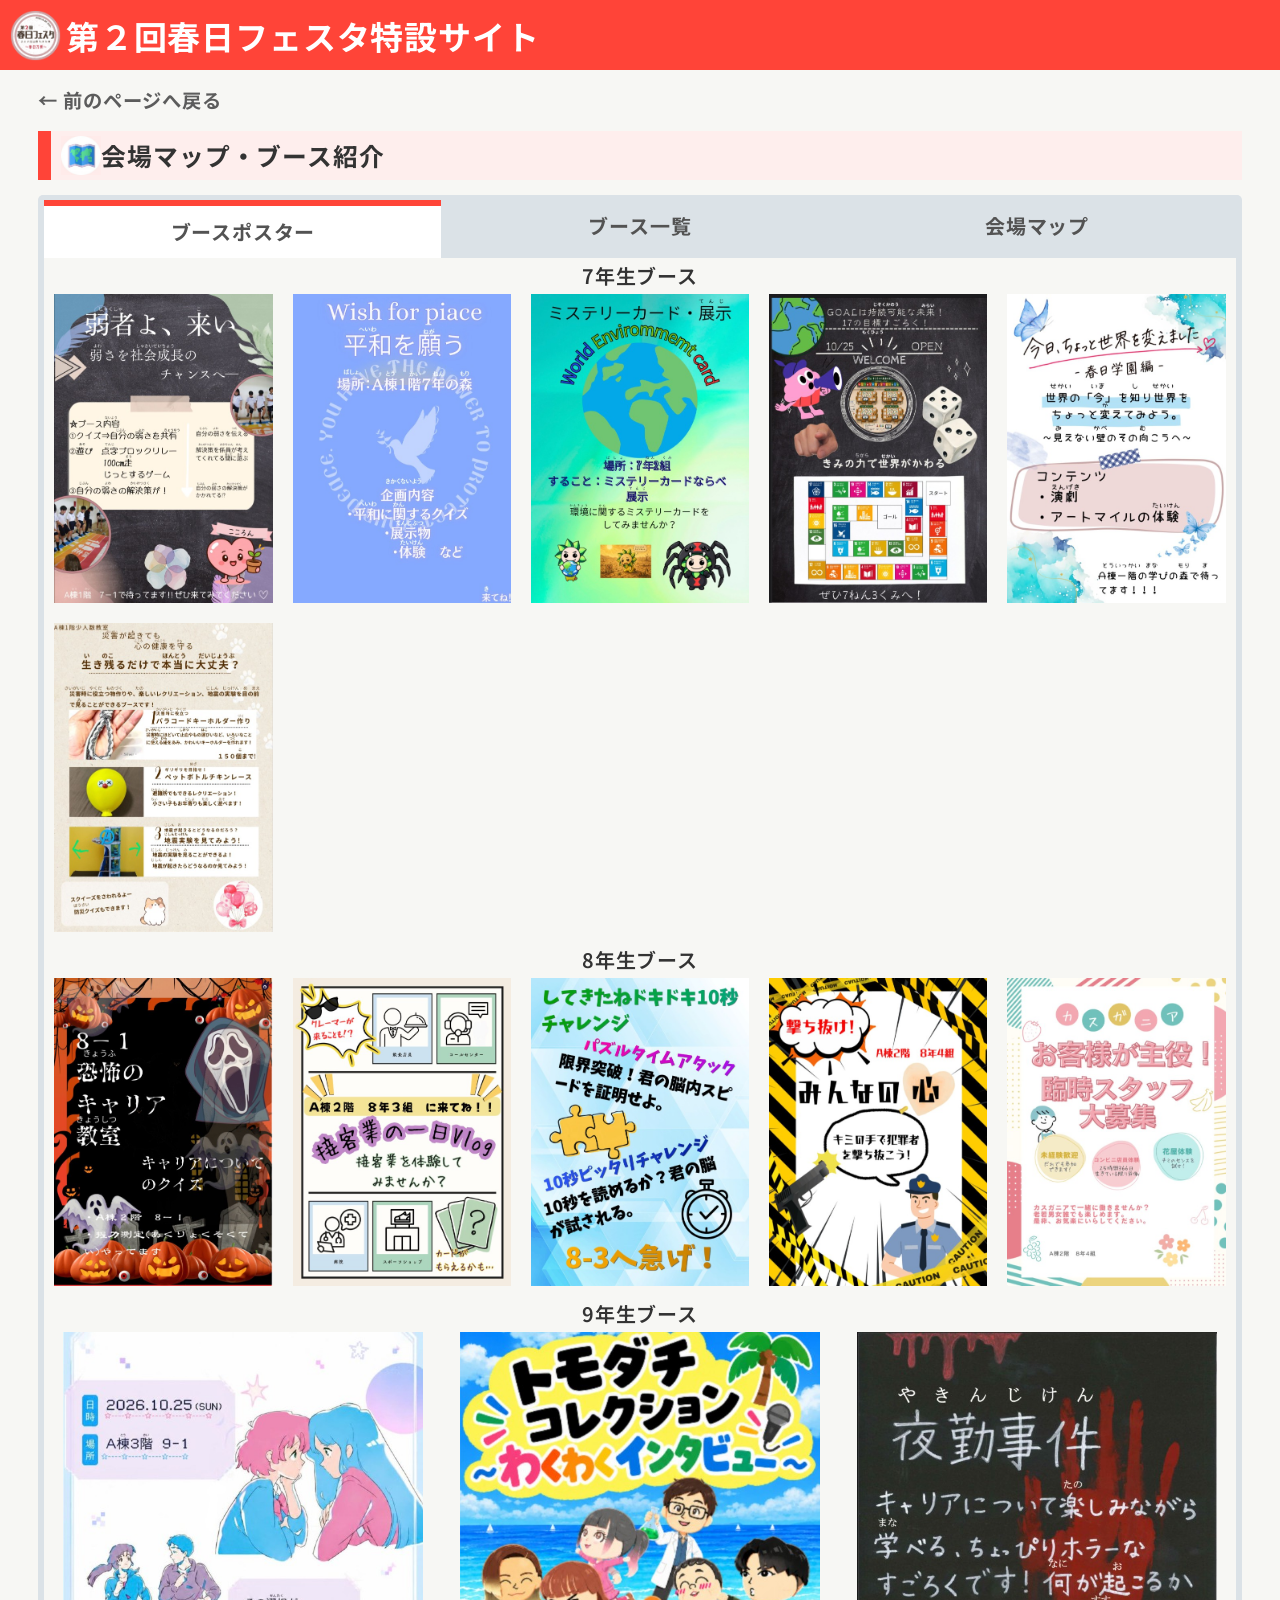
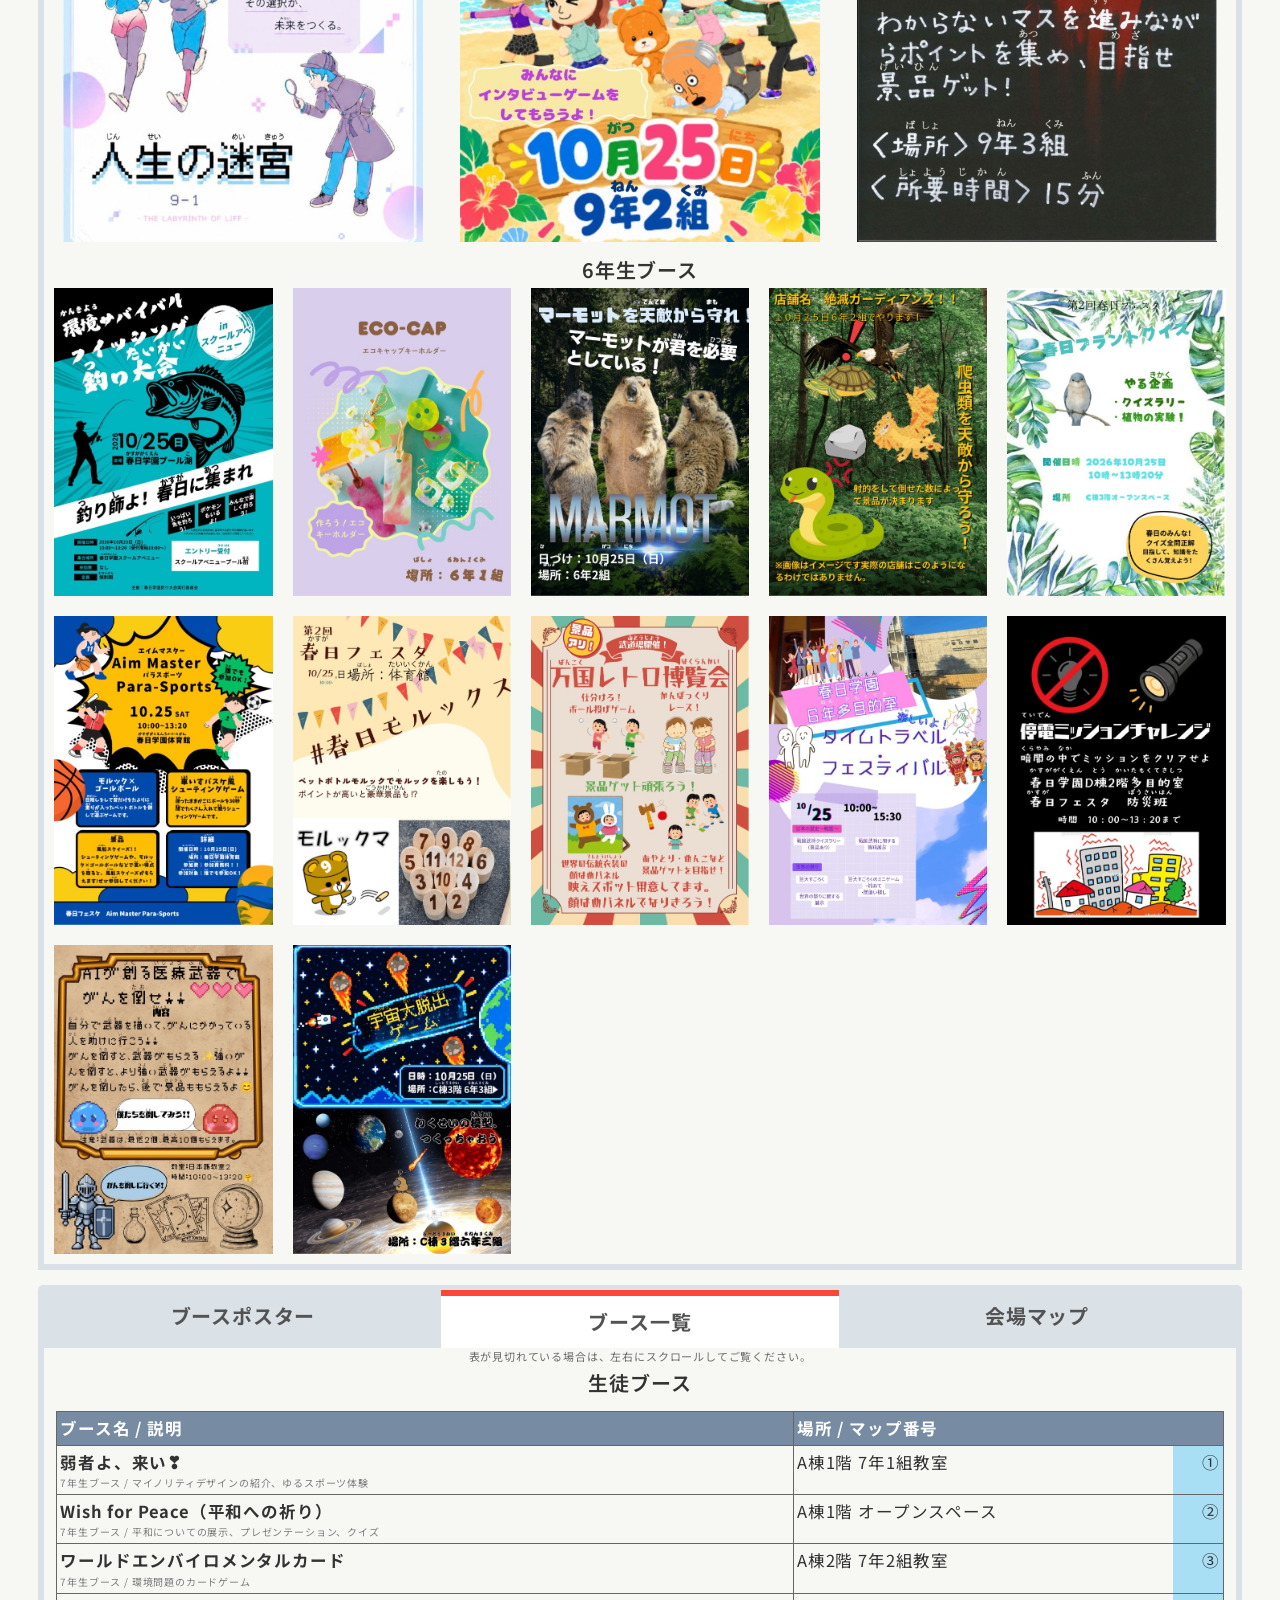
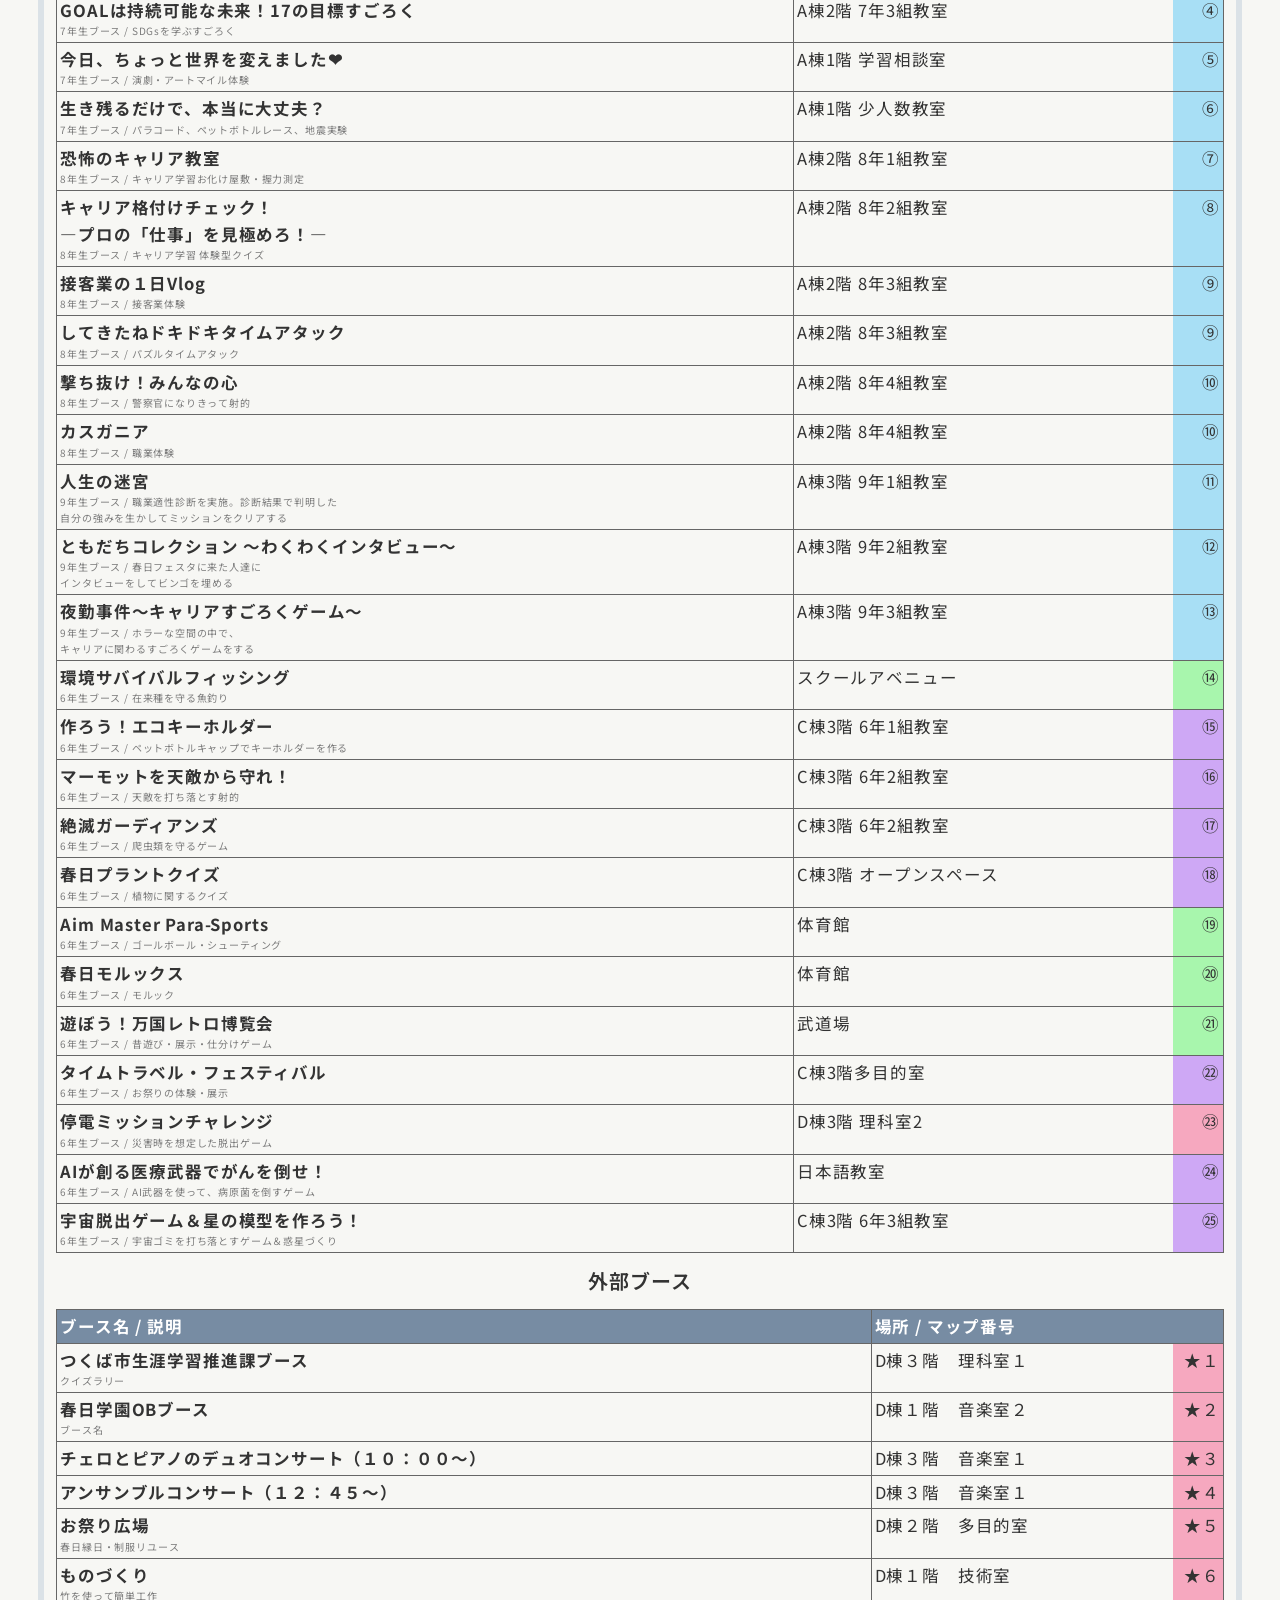
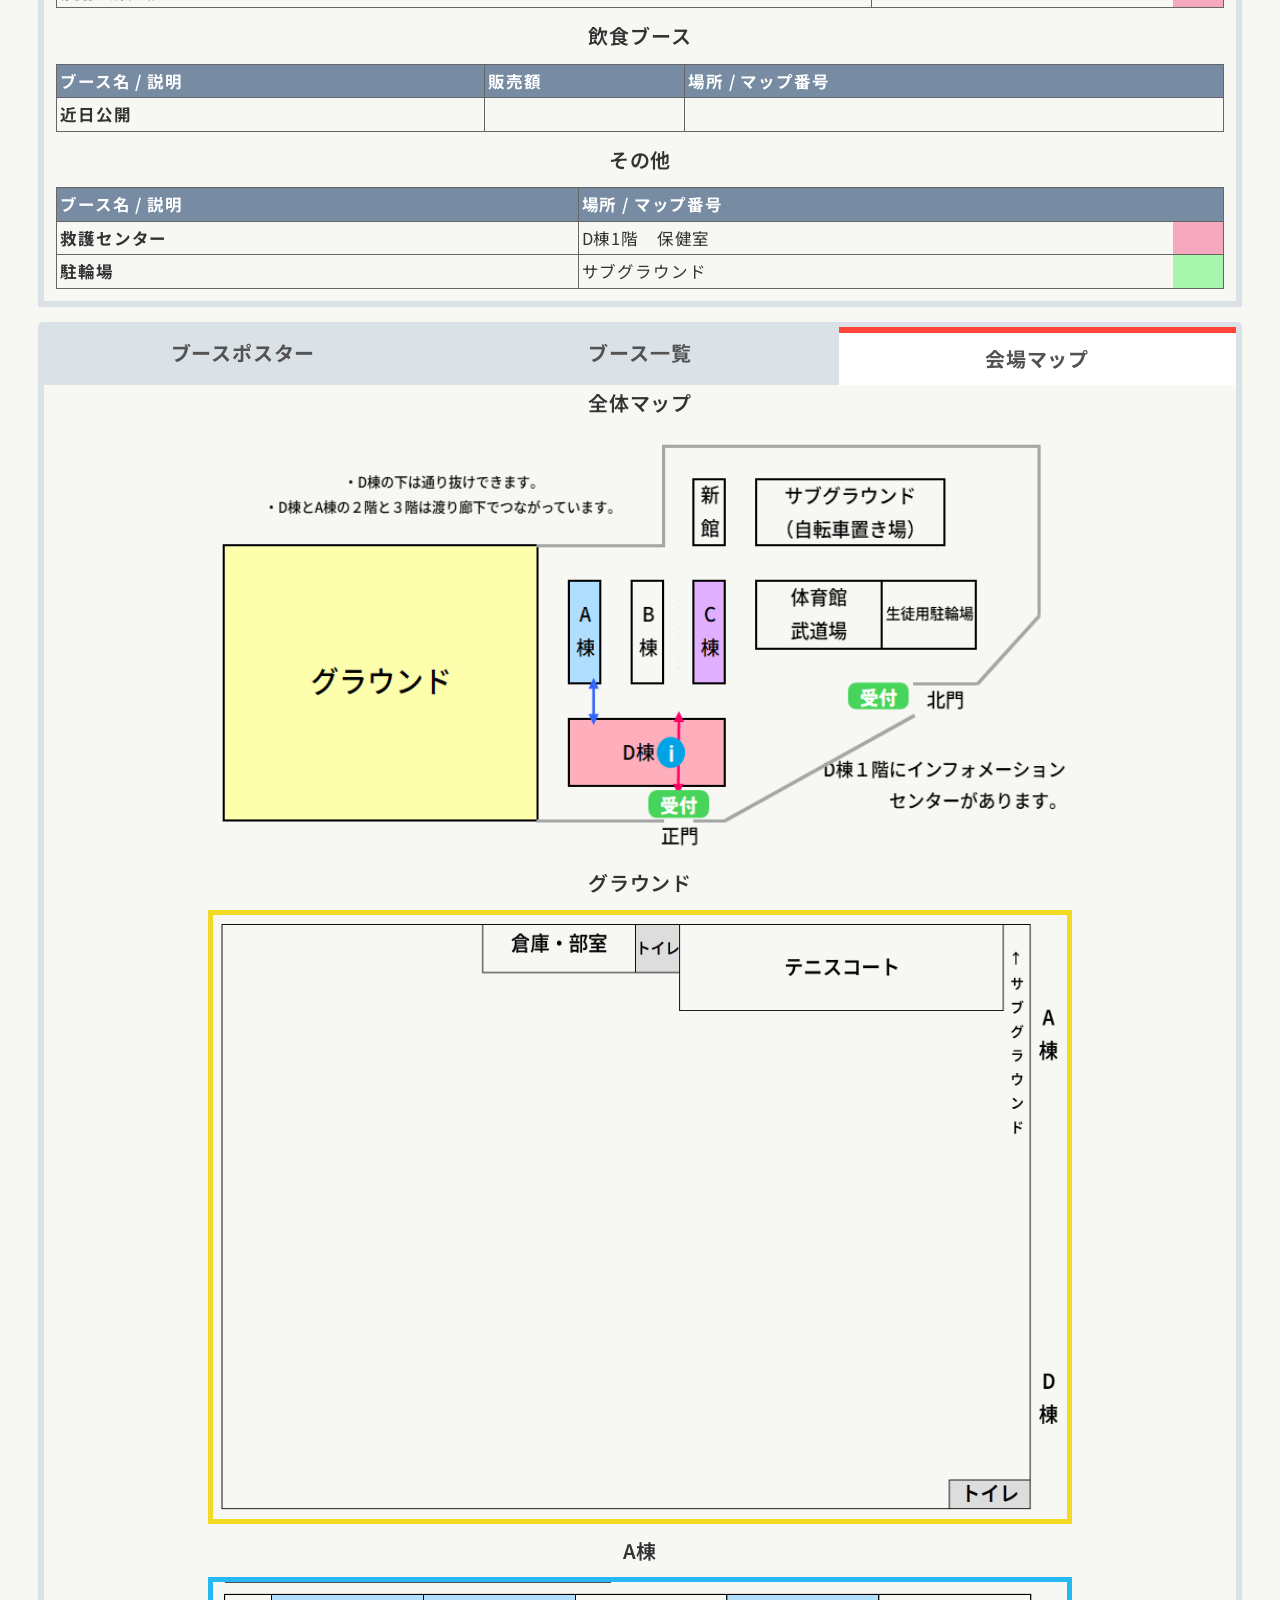
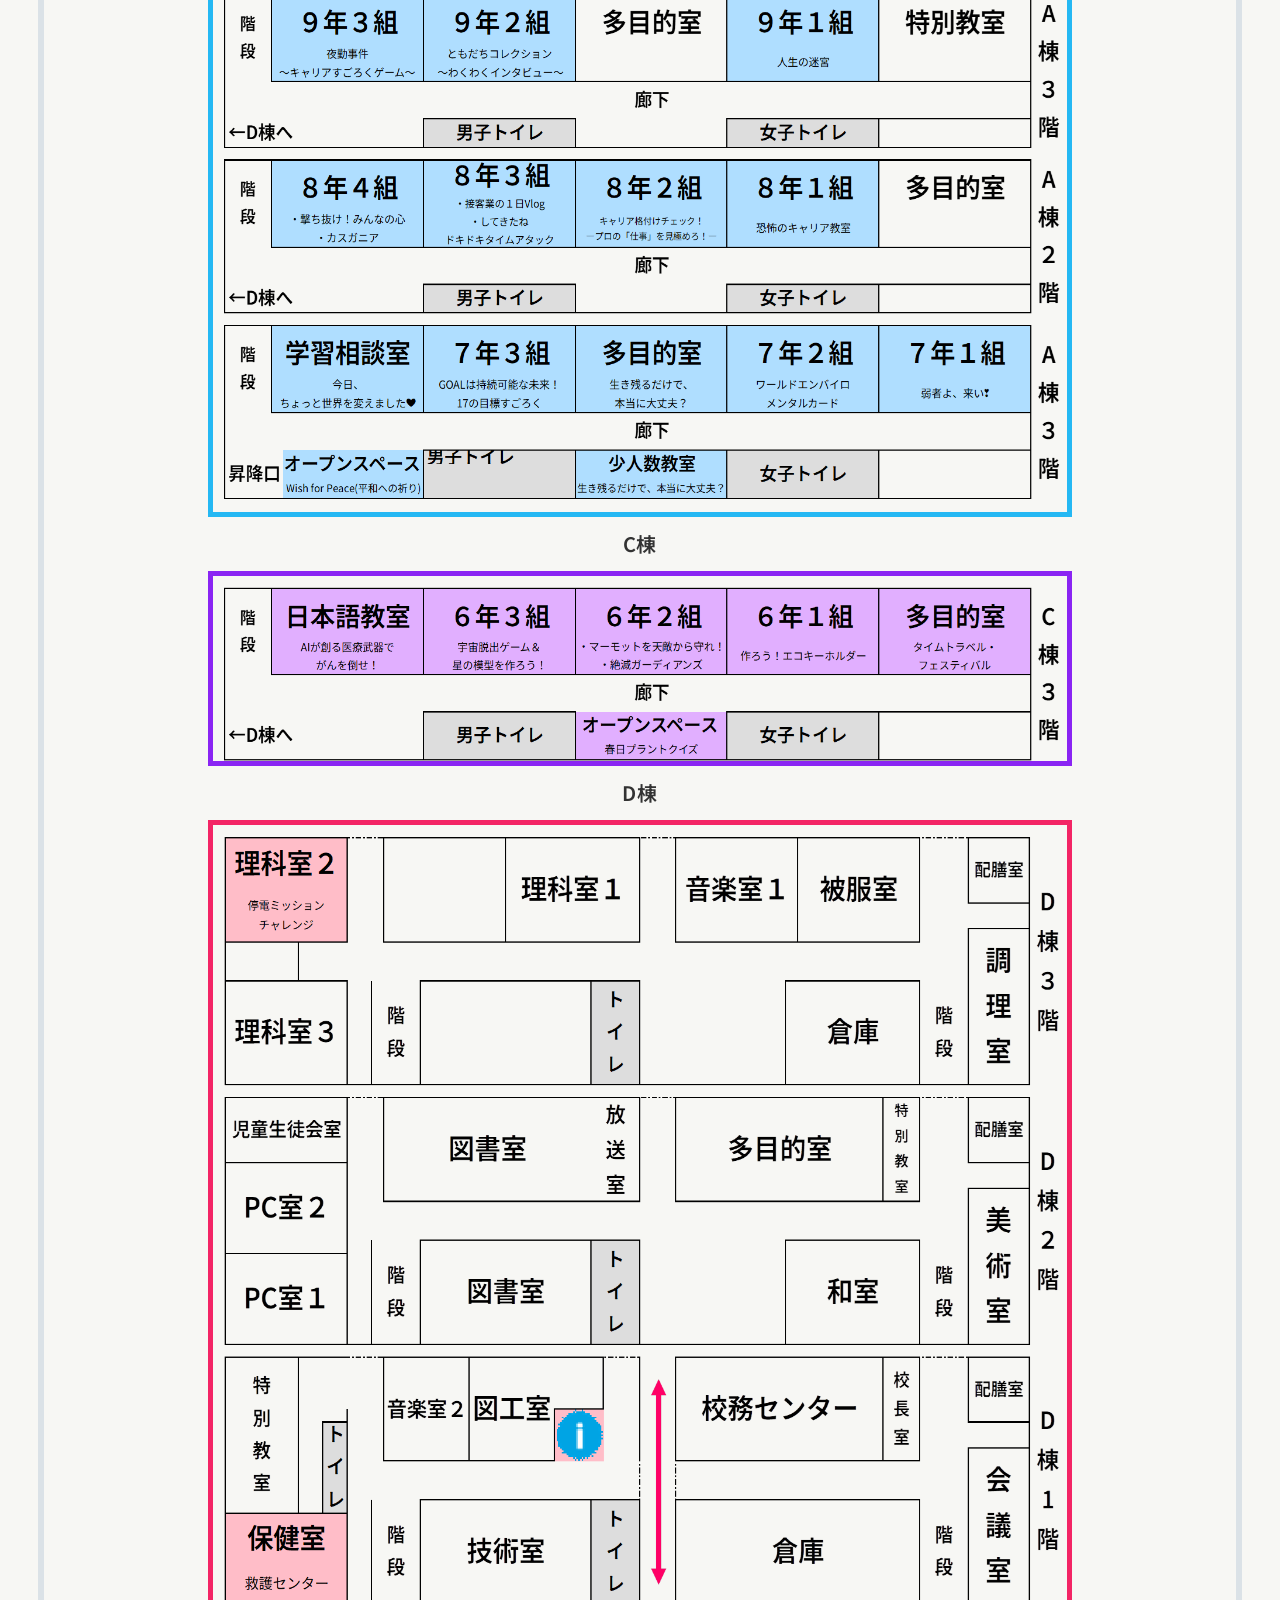
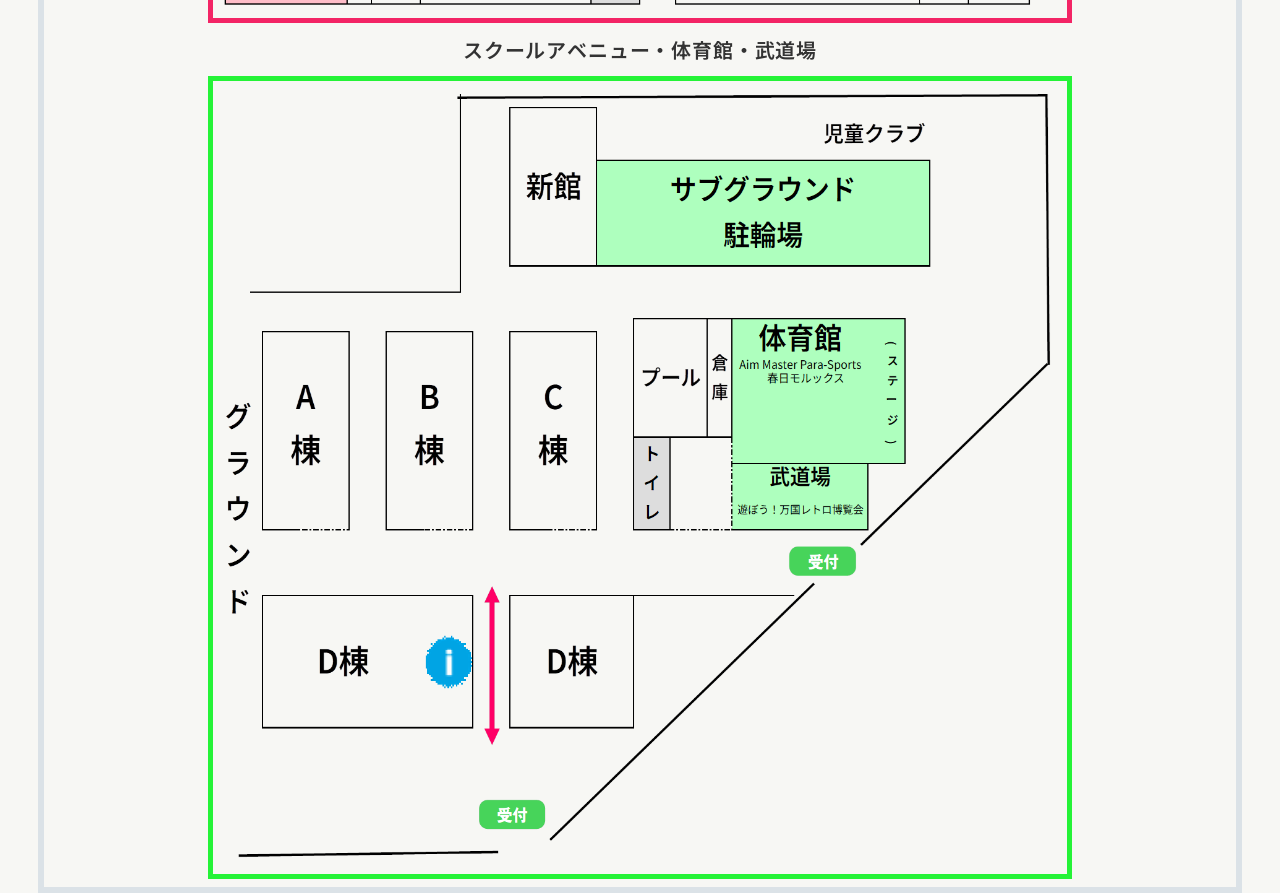
==== commit a5400062: "10/13②" ====
--- a/sub_peages/map.html
+++ b/sub_peages/map.html
@@ -49,6 +49,34 @@
           <h4 class="unchecked"><a href="#map">会場マップ</a></h4>
         </label>
         <div class="card-big_group">
+          
+
+          <h5>7年生ブース</h5>
+          <div class="card-group">
+            <div class="card"><img src="../picture/poster/7-1.jpg" alt="ブースポスター"></div>
+            <div class="card"><img src="../picture/poster/7-2.jpg" alt="ブースポスター"></div>
+            <div class="card"><img src="../picture/poster/7-3.jpg" alt="ブースポスター"></div>
+            <div class="card"><img src="../picture/poster/7-4.jpg" alt="ブースポスター"></div>
+            <div class="card"><img src="../picture/poster/7-5.jpg" alt="ブースポスター"></div>
+            <div class="card"><img src="../picture/poster/7-6.jpg" alt="ブースポスター"></div>
+          </div>
+          
+          <h5>8年生ブース</h5>
+          <div class="card-group">
+              <div class="card"><img src="../picture/poster/8-1.jpg" alt="ブースポスター"></div>
+              <div class="card"><img src="../picture/poster/8-3.jpg" alt="ブースポスター"></div>
+              <div class="card"><img src="../picture/poster/8-4.jpg" alt="ブースポスター"></div>
+              <div class="card"><img src="../picture/poster/8-5.jpg" alt="ブースポスター"></div>
+              <div class="card"><img src="../picture/poster/8-6.jpg" alt="ブースポスター"></div>
+          </div>
+
+          <h5>9年生ブース</h5>
+          <div class="card-group">
+            <div class="card"><img src="../picture/poster/9-1.jpg" alt="ブースポスター"></div>
+            <div class="card"><img src="../picture/poster/9-2.jpg" alt="ブースポスター"></div>
+            <div class="card"><img src="../picture/poster/9-3.jpg" alt="ブースポスター"></div>
+          </div>
+
           <h5>6年生ブース</h5>
           <div class="card-group">
             <div class="card"><img src="../picture/poster/6-1.jpg" alt="ブースポスター"></div>
@@ -63,33 +91,6 @@
             <div class="card"><img src="../picture/poster/6-10.jpg" alt="ブースポスター"></div>
             <div class="card"><img src="../picture/poster/6-11.jpg" alt="ブースポスター"></div>
             <div class="card"><img src="../picture/poster/6-12.jpg" alt="ブースポスター"></div>
-          </div>
-
-          <h5>7年生ブース</h5>
-          <div class="card-group">
-            <div class="card"><img src="../picture/poster/7-1.jpg" alt="ブースポスター"></div>
-            <div class="card"><img src="../picture/poster/7-2.jpg" alt="ブースポスター"></div>
-            <div class="card"><img src="../picture/poster/7-3.jpg" alt="ブースポスター"></div>
-            <div class="card"><img src="../picture/poster/7-4.jpg" alt="ブースポスター"></div>
-            <div class="card"><img src="../picture/poster/7-5.jpg" alt="ブースポスター"></div>
-            <div class="card"><img src="../picture/poster/7-6.jpg" alt="ブースポスター"></div>
-          </div>
-          
-          <h5>8年生ブース</h5>
-          <div class="card-group">
-              <div class="card"><img src="../picture/poster/8-1.jpg" alt="ブースポスター"></div>
-              <div class="card"><img src="../picture/poster/8-2.jpg" alt="ブースポスター"></div>
-              <div class="card"><img src="../picture/poster/8-3.jpg" alt="ブースポスター"></div>
-              <div class="card"><img src="../picture/poster/8-4.jpg" alt="ブースポスター"></div>
-              <div class="card"><img src="../picture/poster/8-5.jpg" alt="ブースポスター"></div>
-              <div class="card"><img src="../picture/poster/8-6.jpg" alt="ブースポスター"></div>
-          </div>
-
-          <h5>9年生ブース</h5>
-          <div class="card-group">
-            <div class="card"><img src="../picture/poster/9-1.jpg" alt="ブースポスター"></div>
-            <div class="card"><img src="../picture/poster/9-2.jpg" alt="ブースポスター"></div>
-            <div class="card"><img src="../picture/poster/9-3.jpg" alt="ブースポスター"></div>
           </div>
           
         </div>
@@ -144,7 +145,8 @@
             <tr><td>つくば市生涯学習推進課ブース<br><div class="naiyou"><p>クイズラリー</p></div></td><td>D棟３階　理科室１</td><td class="D">★１</td></tr>
             <tr><td>春日学園OBブース<br><div class="naiyou"><p>ブース名</p></div></td><td>D棟１階　音楽室２</td><td class="D">★２</td></tr>
             <tr><td>チェロとピアノのデュオコンサート（１０：００～）</td><td>D棟３階　音楽室１</td><td class="D">★３</td></tr>
-            <tr><td>アンサンブルコンサート（１２：４５～）</td><td>D棟２階　多目的室</td><td class="D">★５</td></tr>
+            <tr><td>アンサンブルコンサート（１２：４５～）</td><td>D棟３階　音楽室１</td><td class="D">★４</td></tr>
+            <tr><td>お祭り広場<br><div class="naiyou"><p>春日縁日・制服リユース</p></div></td><td>D棟２階　多目的室</td><td class="D">★５</td></tr>
             <tr><td>ものづくり<br><div class="naiyou"><p>竹を使って簡単工作</p></div></td><td>D棟１階　技術室</td><td class="D">★６</td></tr>
           </table>
 
@@ -161,7 +163,6 @@
           <div class="itiran_div_C">
           <table class="itiran">
             <tr><th>ブース名 / 説明</th><th>場所 / マップ番号</th><th></th></tr>
-            <tr><td>インフォメーションセンター<br></div></td><td>D棟1階　図工室前</td><td class="D">ⓘ</td></tr>
             <tr><td>救護センター<br></div></td><td>D棟1階　保健室</td><td class="D"></td></tr>
             <tr><td>駐輪場<br></div></td><td>サブグラウンド</td><td class="S"></td></tr>
           </table>
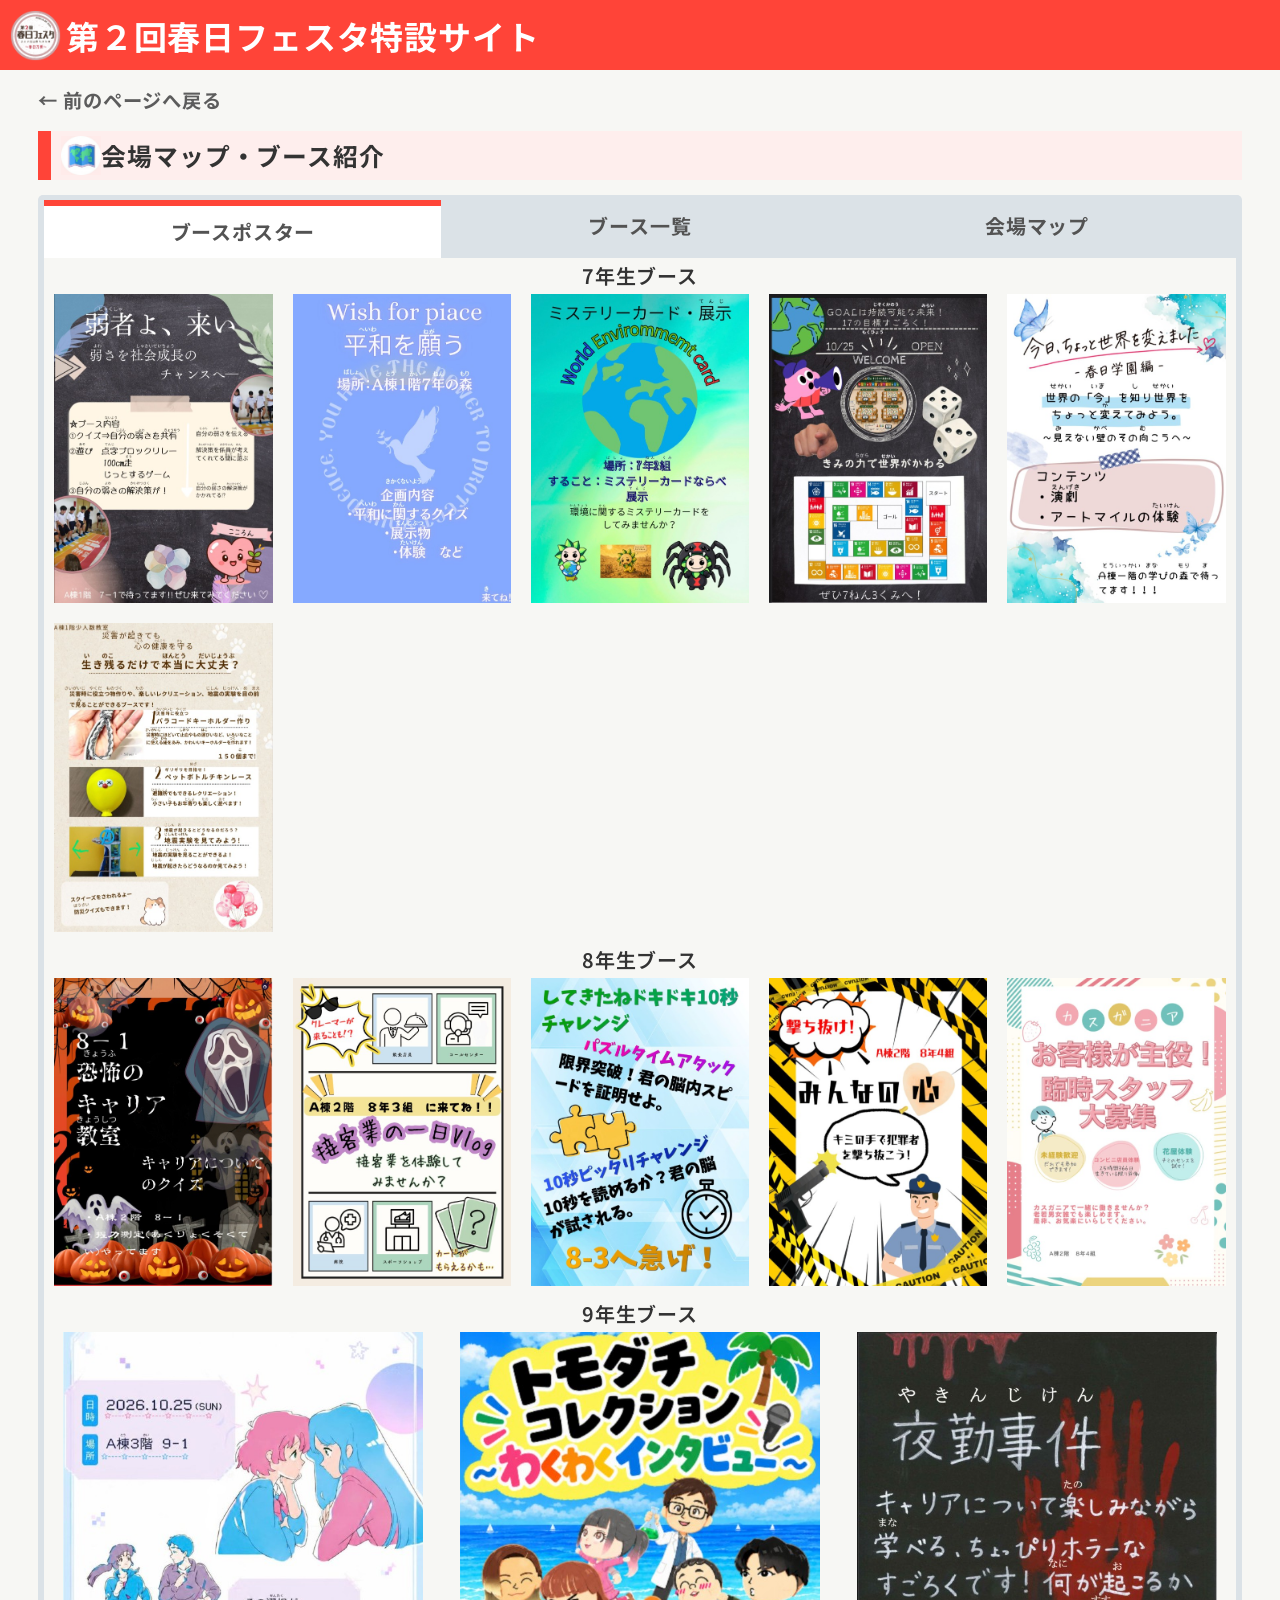
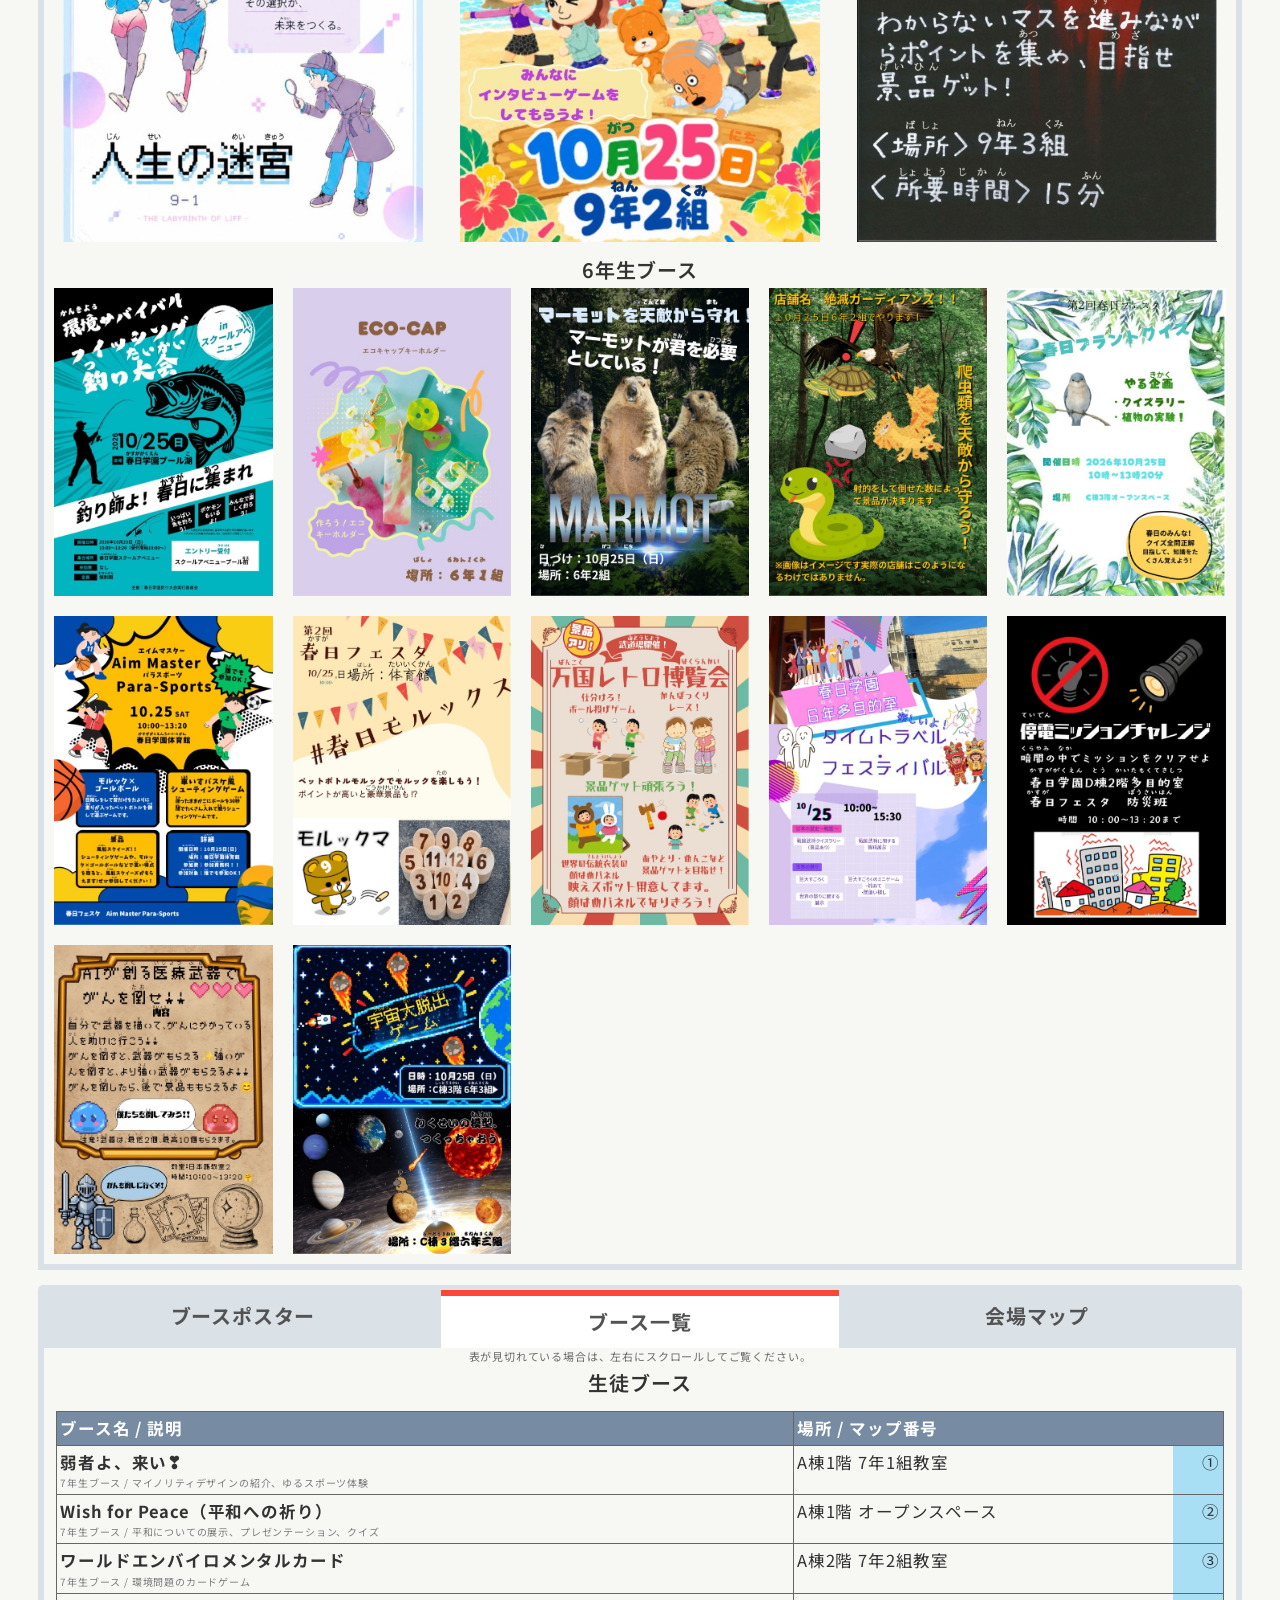
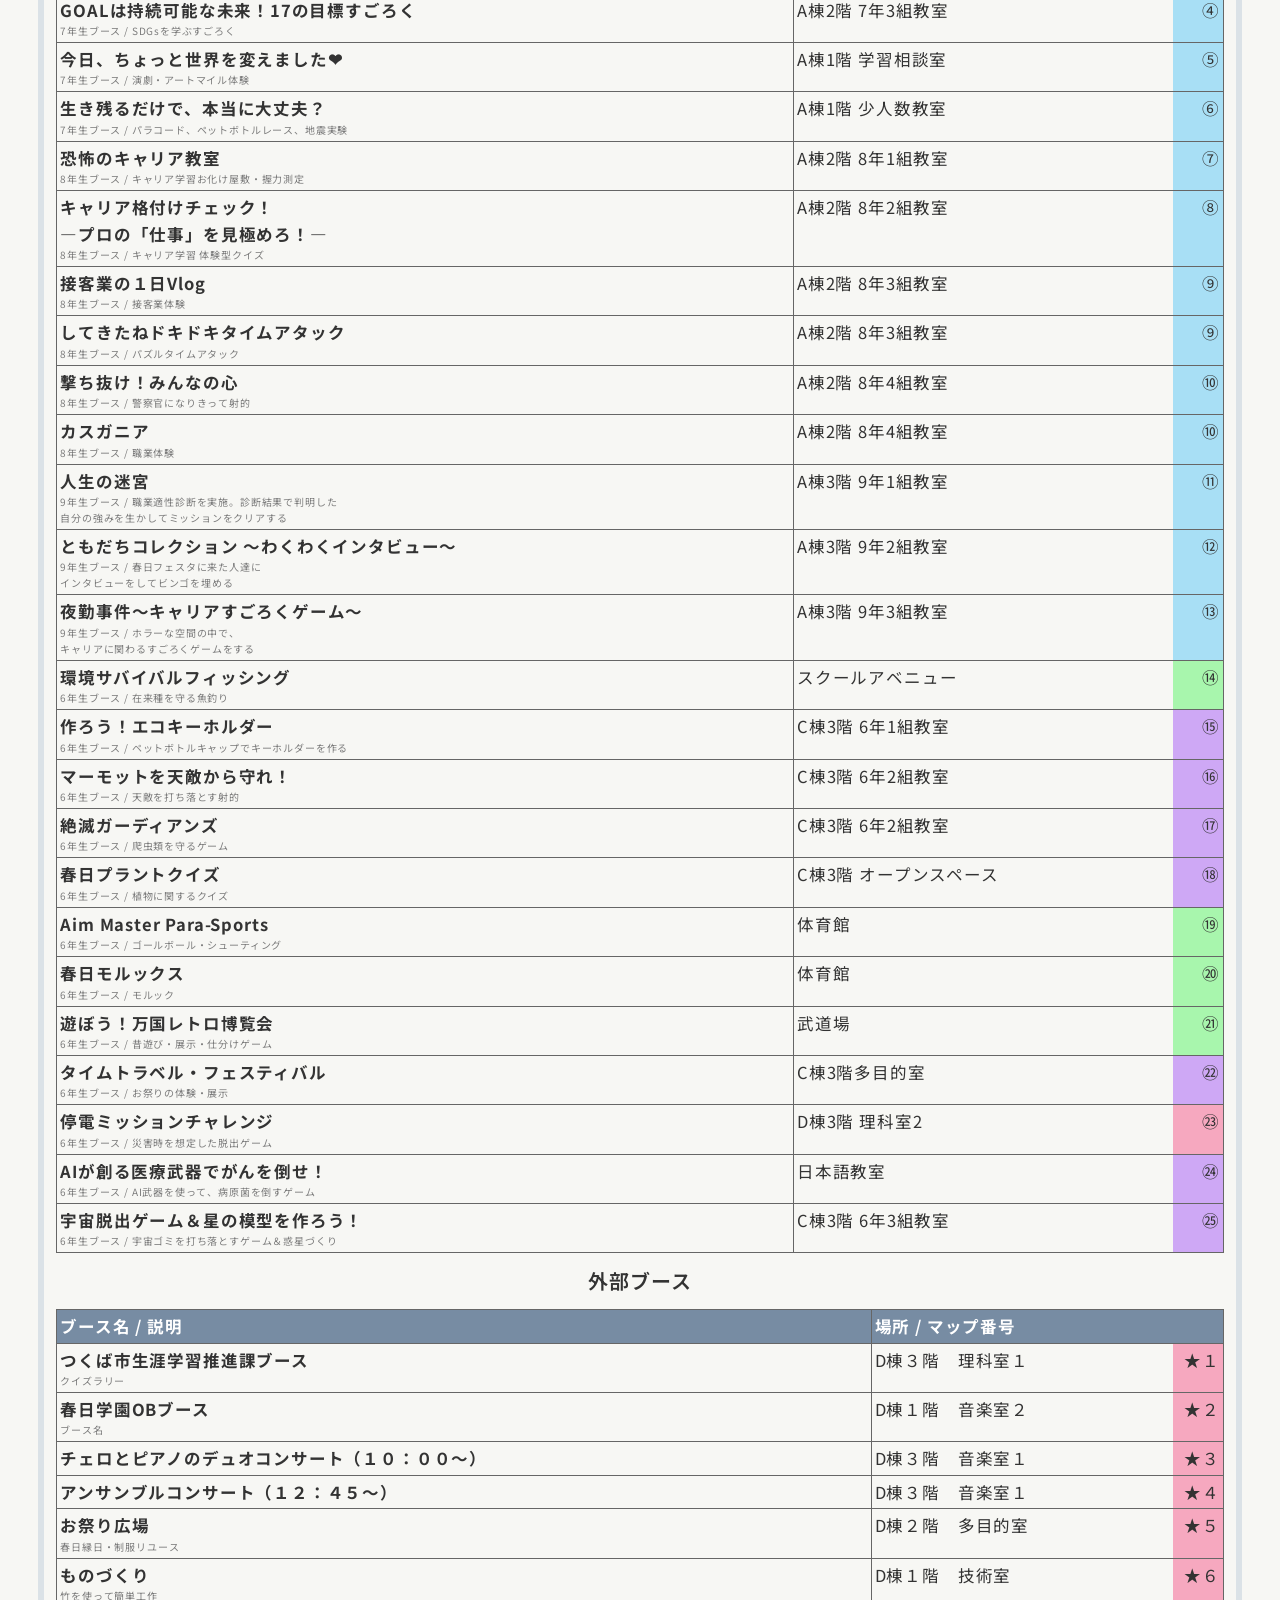
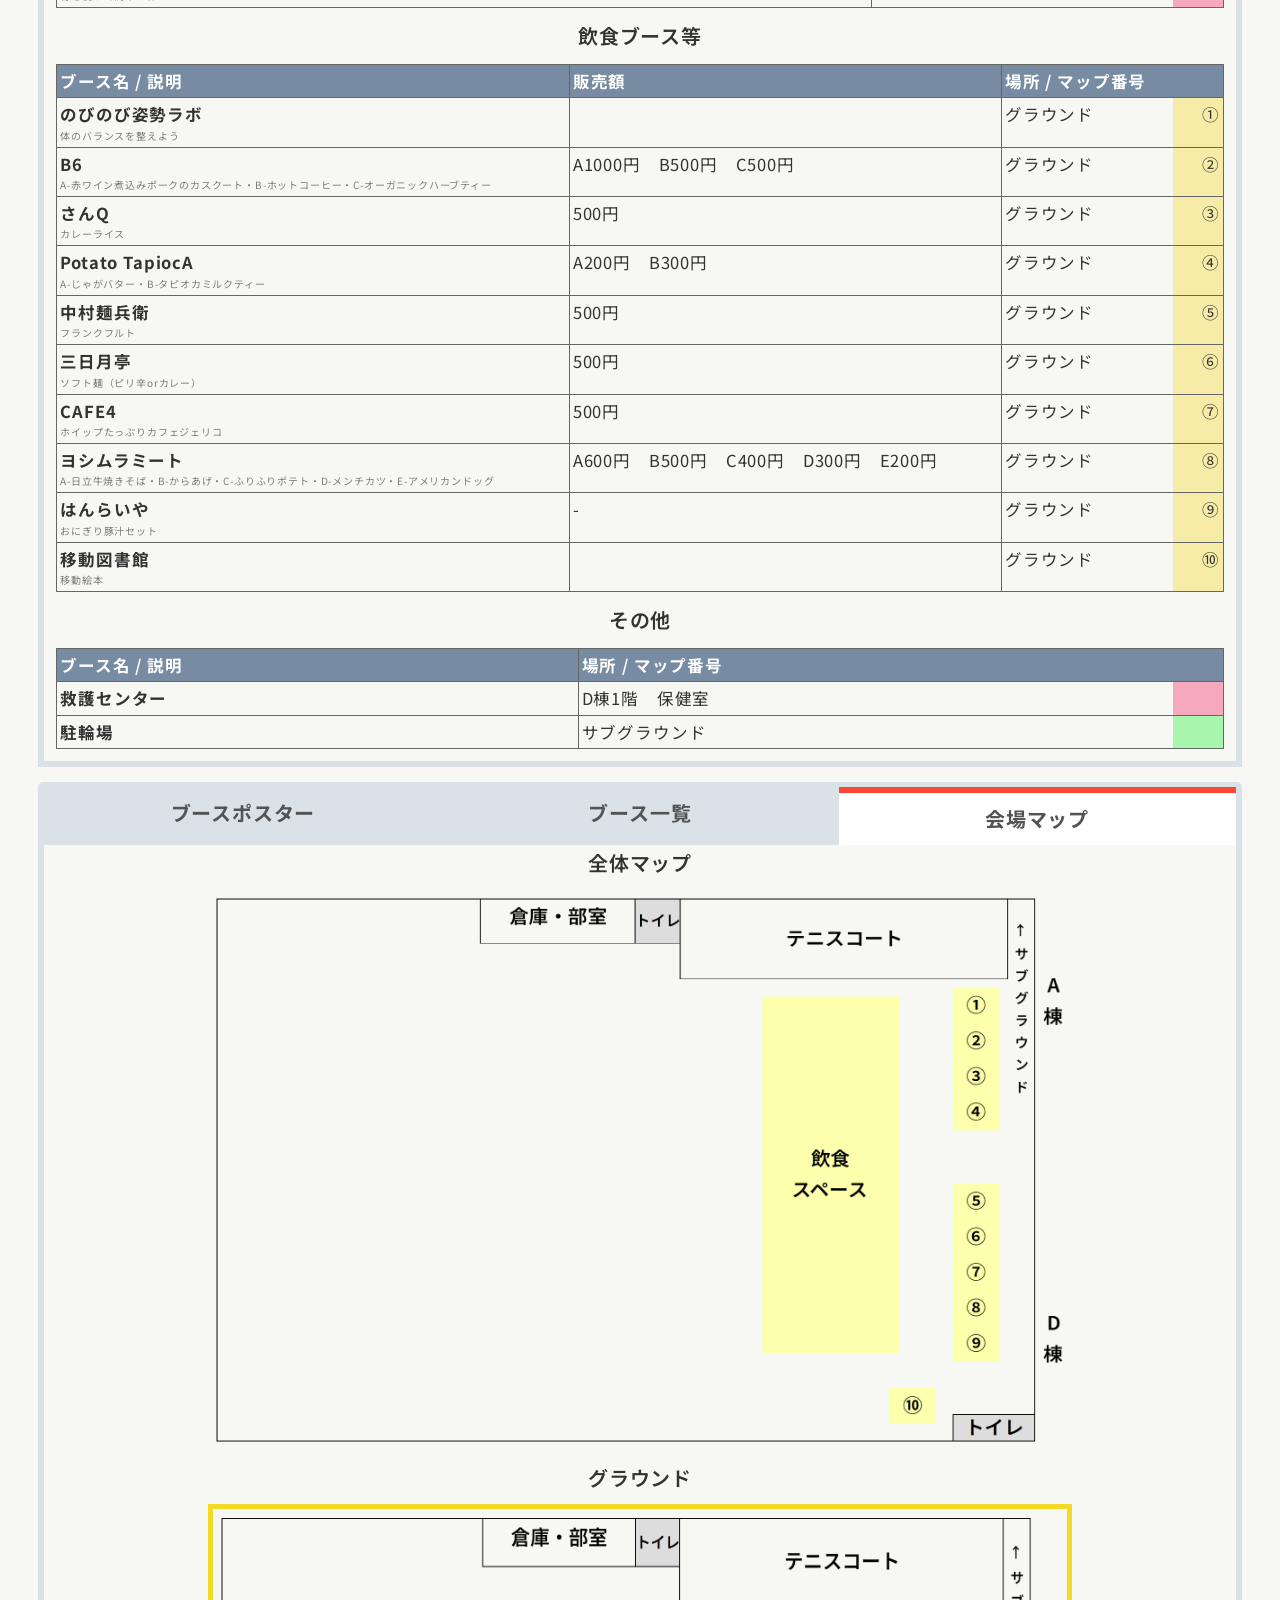
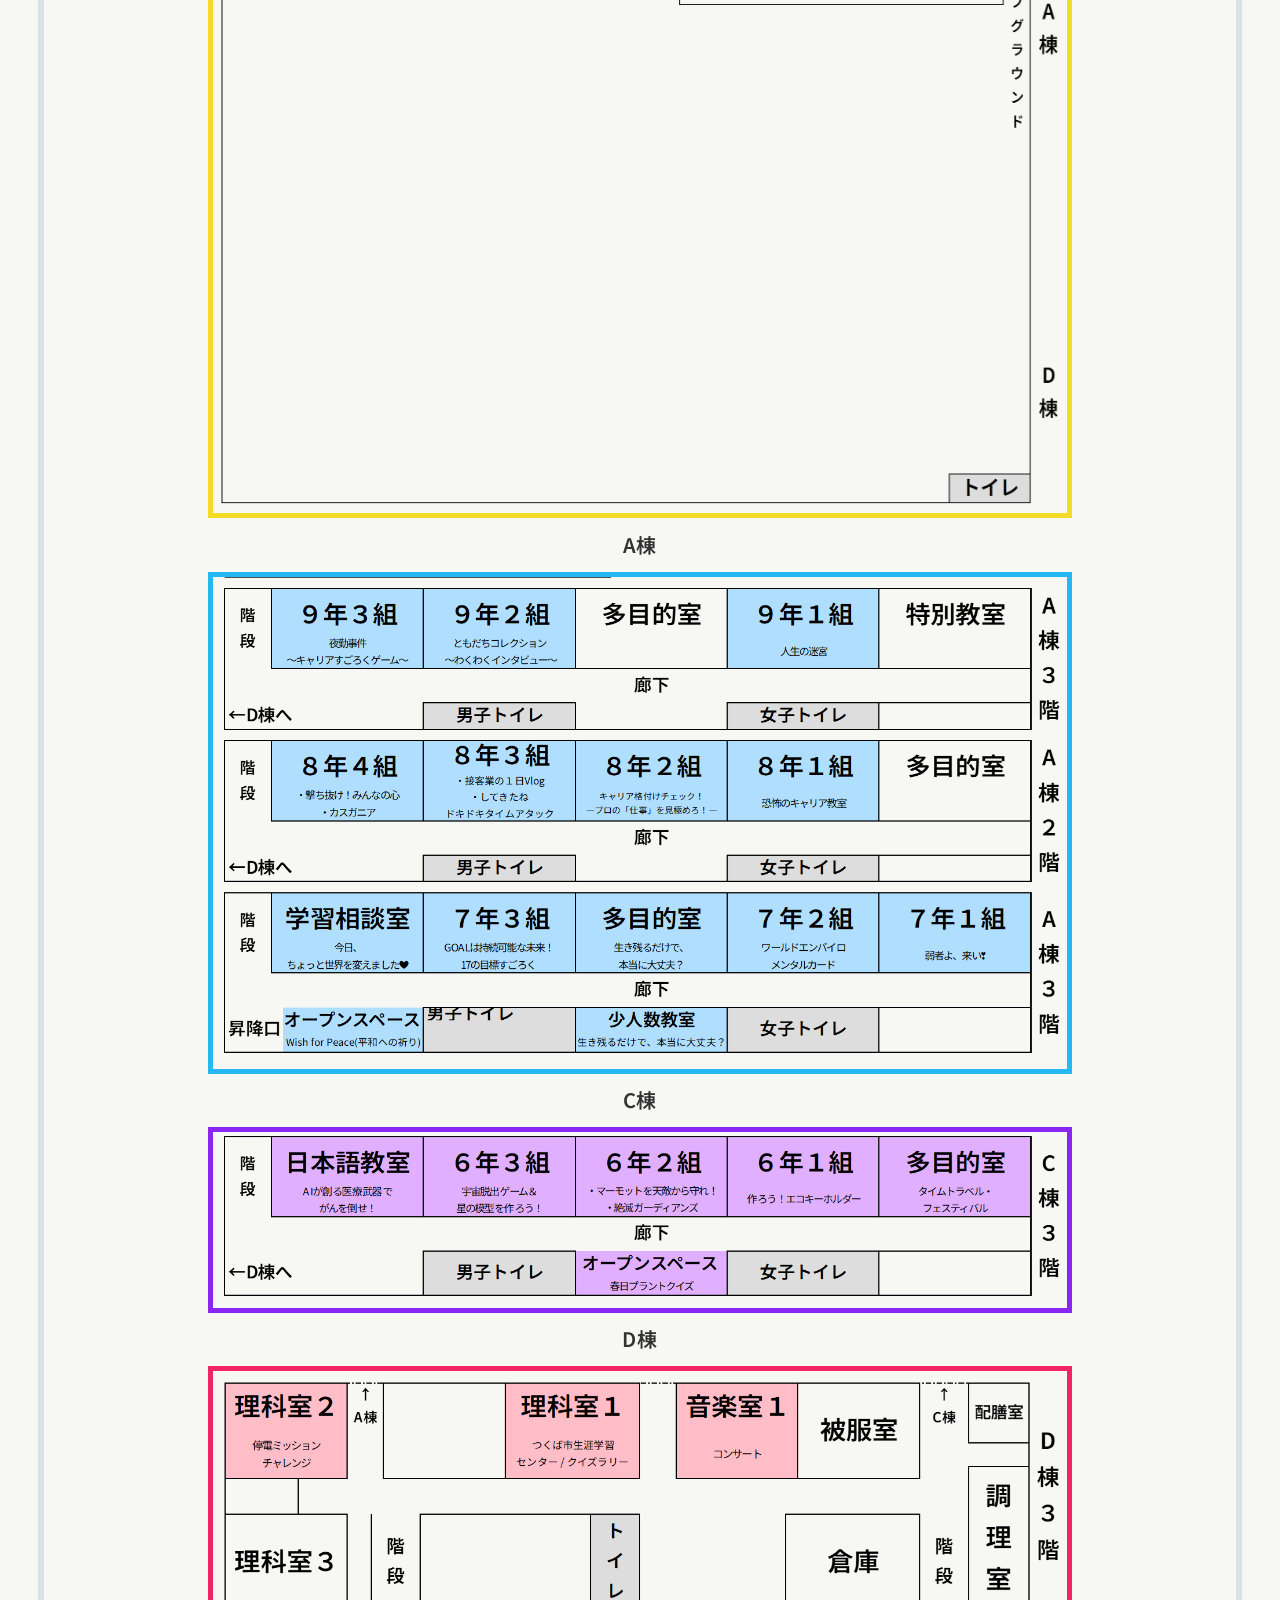
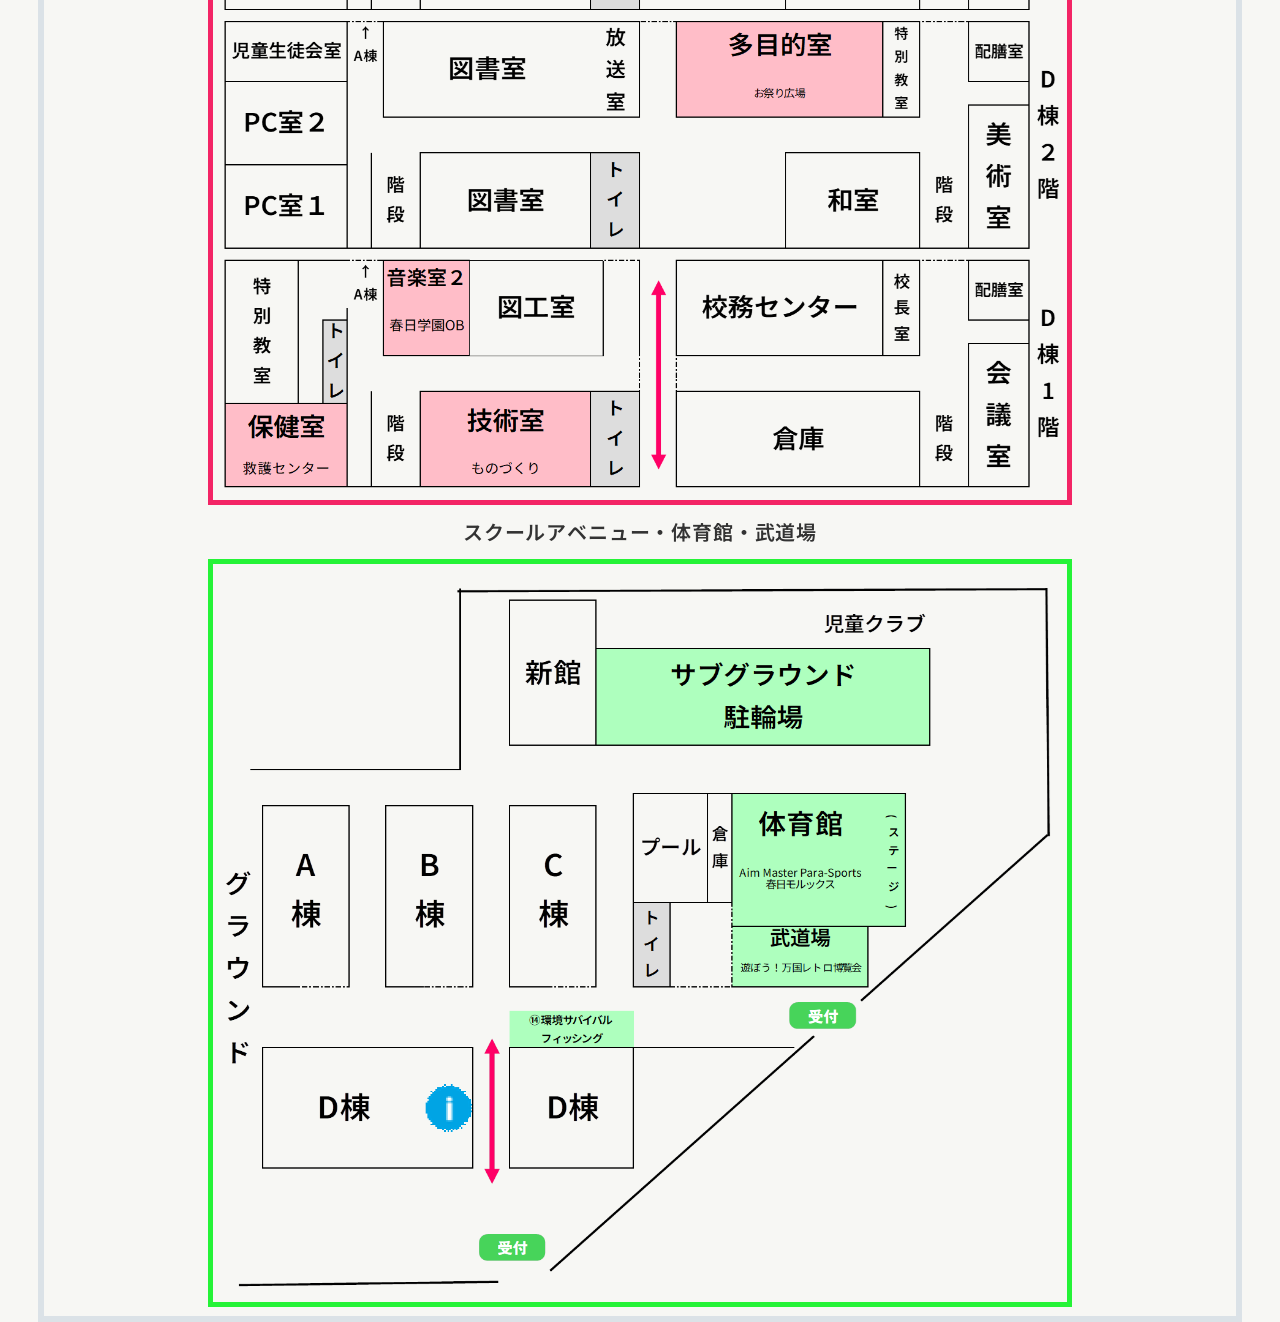
==== commit d701e367: "10/13③" ====
--- a/sub_peages/map.html
+++ b/sub_peages/map.html
@@ -151,11 +151,20 @@
           </table>
 
           </div>
-          <h5>飲食ブース</h5>
+          <h5>飲食ブース等</h5>
           <div class="itiran_div_B">
           <table class="itiran">
             <tr><th>ブース名 / 説明</th><th>販売額</th><th>場所 / マップ番号</th><th></th></tr>
-            <tr><td>近日公開<br><div class="naiyou"><p></p></div></td><td></td><td></td><td class=""></td></tr>
+            <tr><td>のびのび姿勢ラボ<br><div class="naiyou"><p>体のバランスを整えよう</p></div></td><td></td><td>グラウンド</td><td class="G">①</td></tr>
+            <tr><td>B6<br><div class="naiyou"><p>A-赤ワイン煮込みポークのカスクート・B-ホットコーヒー・C-オーガニックハーブティー</p></div></td><td>A1000円　B500円　C500円</td><td>グラウンド</td><td class="G">②</td></tr>
+            <tr><td>さんQ<br><div class="naiyou"><p>カレーライス</p></div></td><td>500円</td><td>グラウンド</td><td class="G">③</td></tr>
+            <tr><td>Potato TapiocA<br><div class="naiyou"><p>A-じゃがバター・B-タピオカミルクティー</p></div></td><td>A200円　B300円</td><td>グラウンド</td><td class="G">④</td></tr>
+            <tr><td>中村麺兵衛<br><div class="naiyou"><p>フランクフルト</p></div></td><td>500円</td><td>グラウンド</td><td class="G">⑤</td></tr>
+            <tr><td>三日月亭<br><div class="naiyou"><p>ソフト麺（ピリ辛orカレー）</p></div></td><td>500円</td><td>グラウンド</td><td class="G">⑥</td></tr>
+            <tr><td>CAFE4<br><div class="naiyou"><p>ホイップたっぷりカフェジェリコ</p></div></td><td>500円</td><td>グラウンド</td><td class="G">⑦</td></tr>
+            <tr><td>ヨシムラミート<br><div class="naiyou"><p>A-日立牛焼きそば・B-からあげ・C-ふりふりポテト・D-メンチカツ・E-アメリカンドッグ</p></div></td><td>A600円　B500円　C400円　D300円　E200円</td><td>グラウンド</td><td class="G">⑧</td></tr>
+            <tr><td>はんらいや<br><div class="naiyou"><p>おにぎり豚汁セット</p></div></td><td>-</td><td>グラウンド</td><td class="G">⑨</td></tr>
+            <tr><td>移動図書館<br><div class="naiyou"><p>移動絵本</p></div></td><td></td><td>グラウンド</td><td class="G">⑩</td></tr>
           </table>
 
           </div>
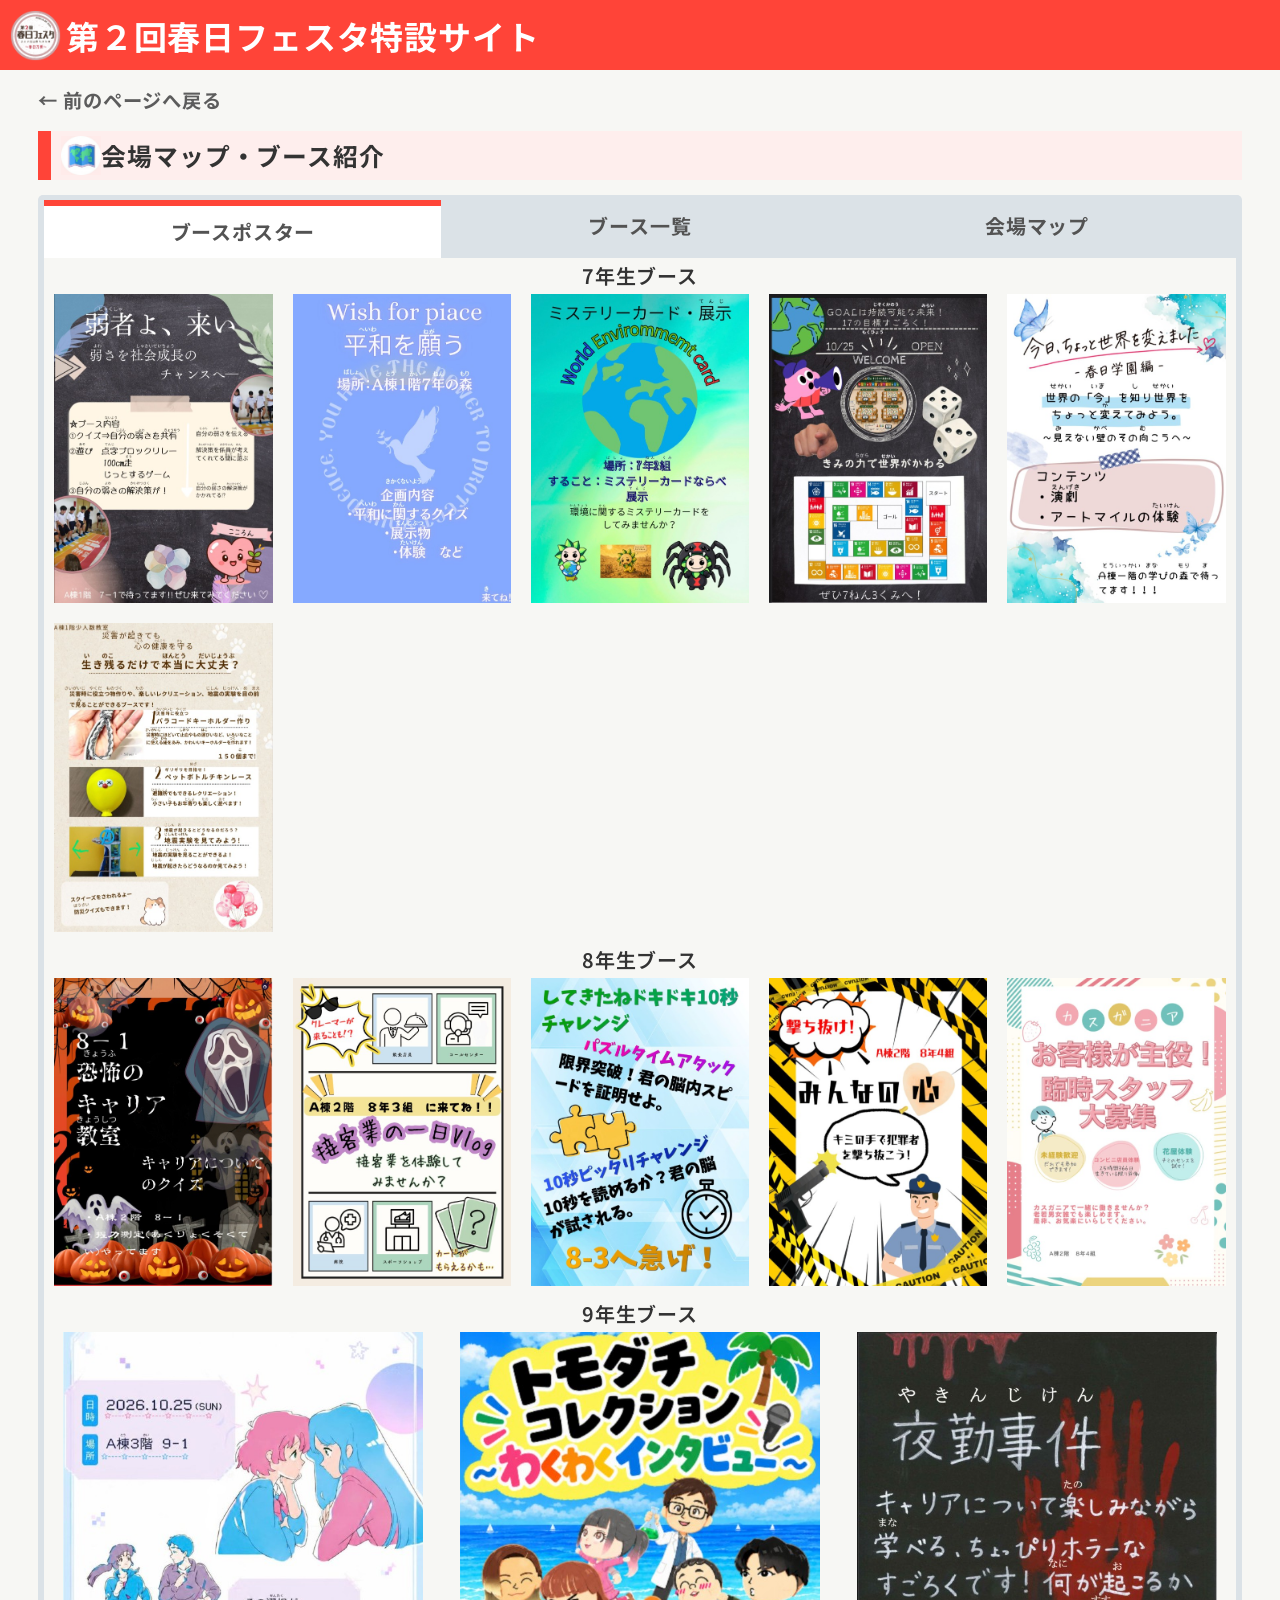
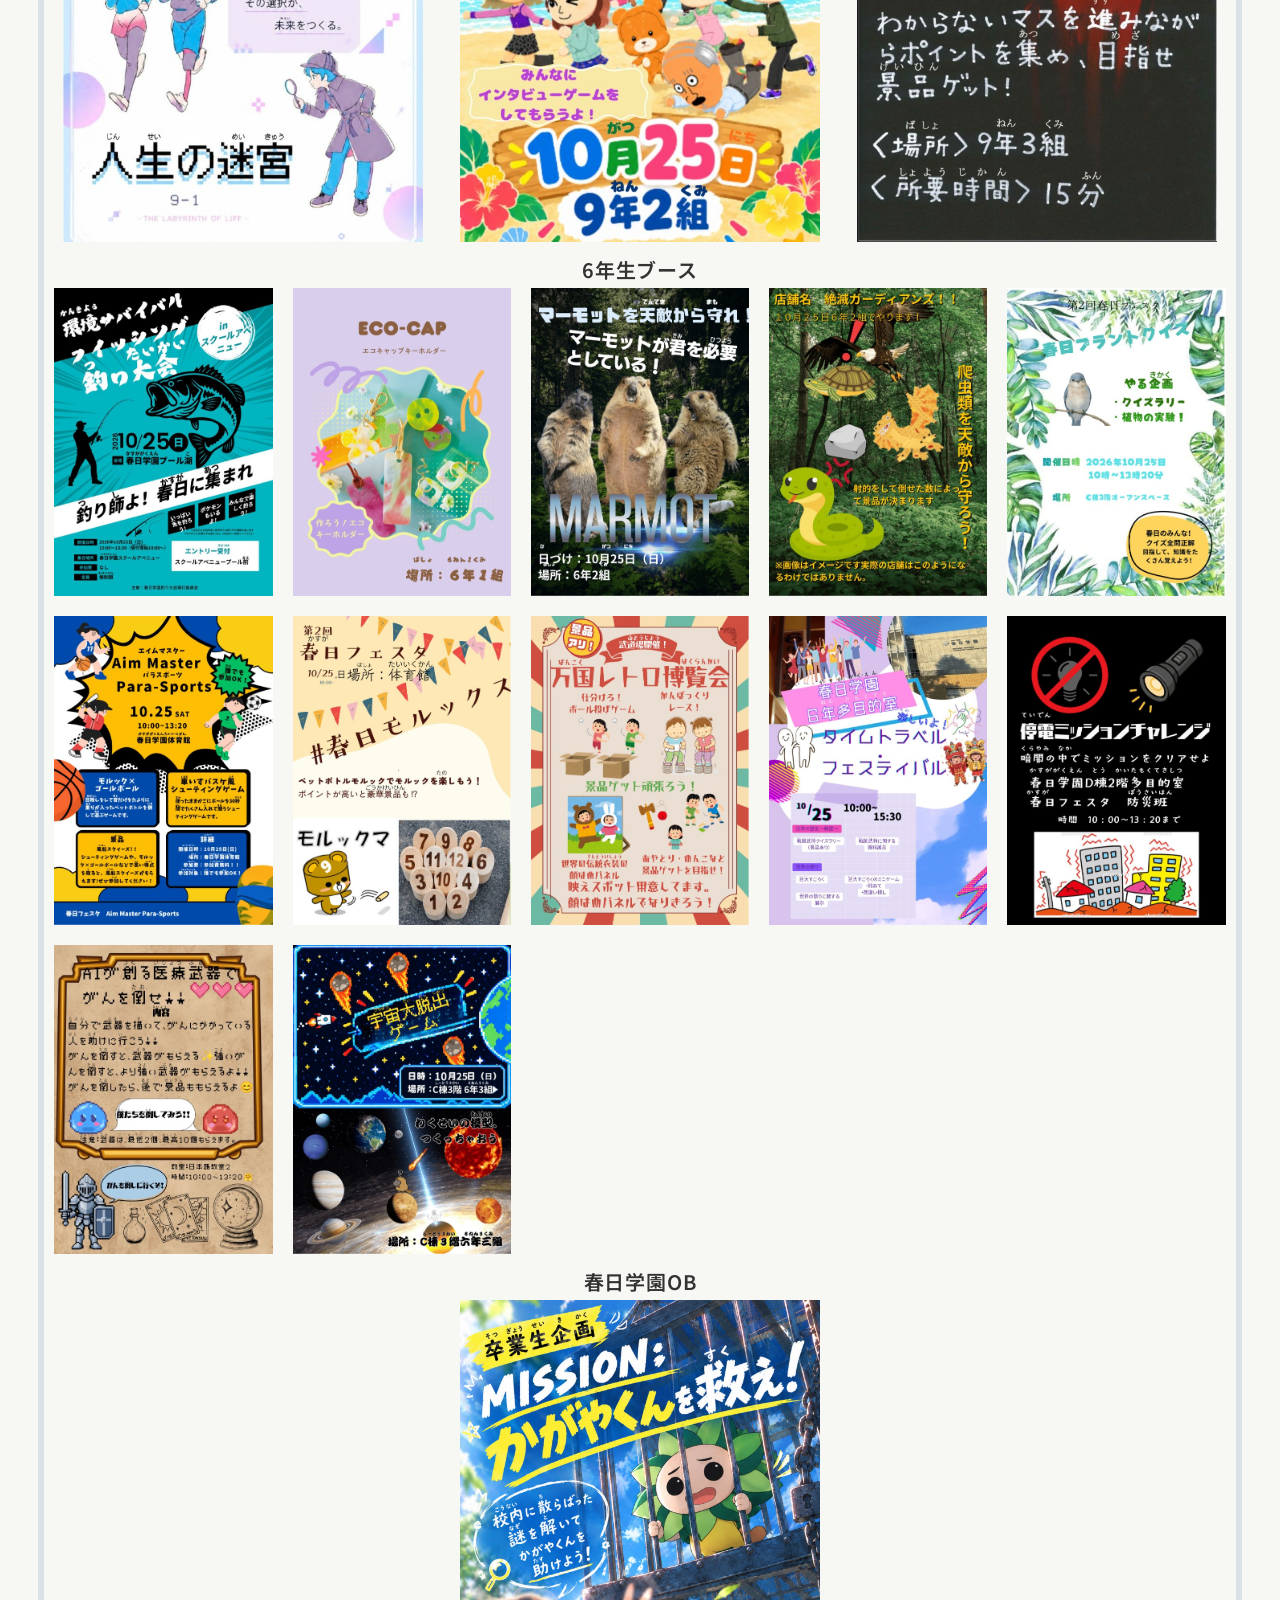
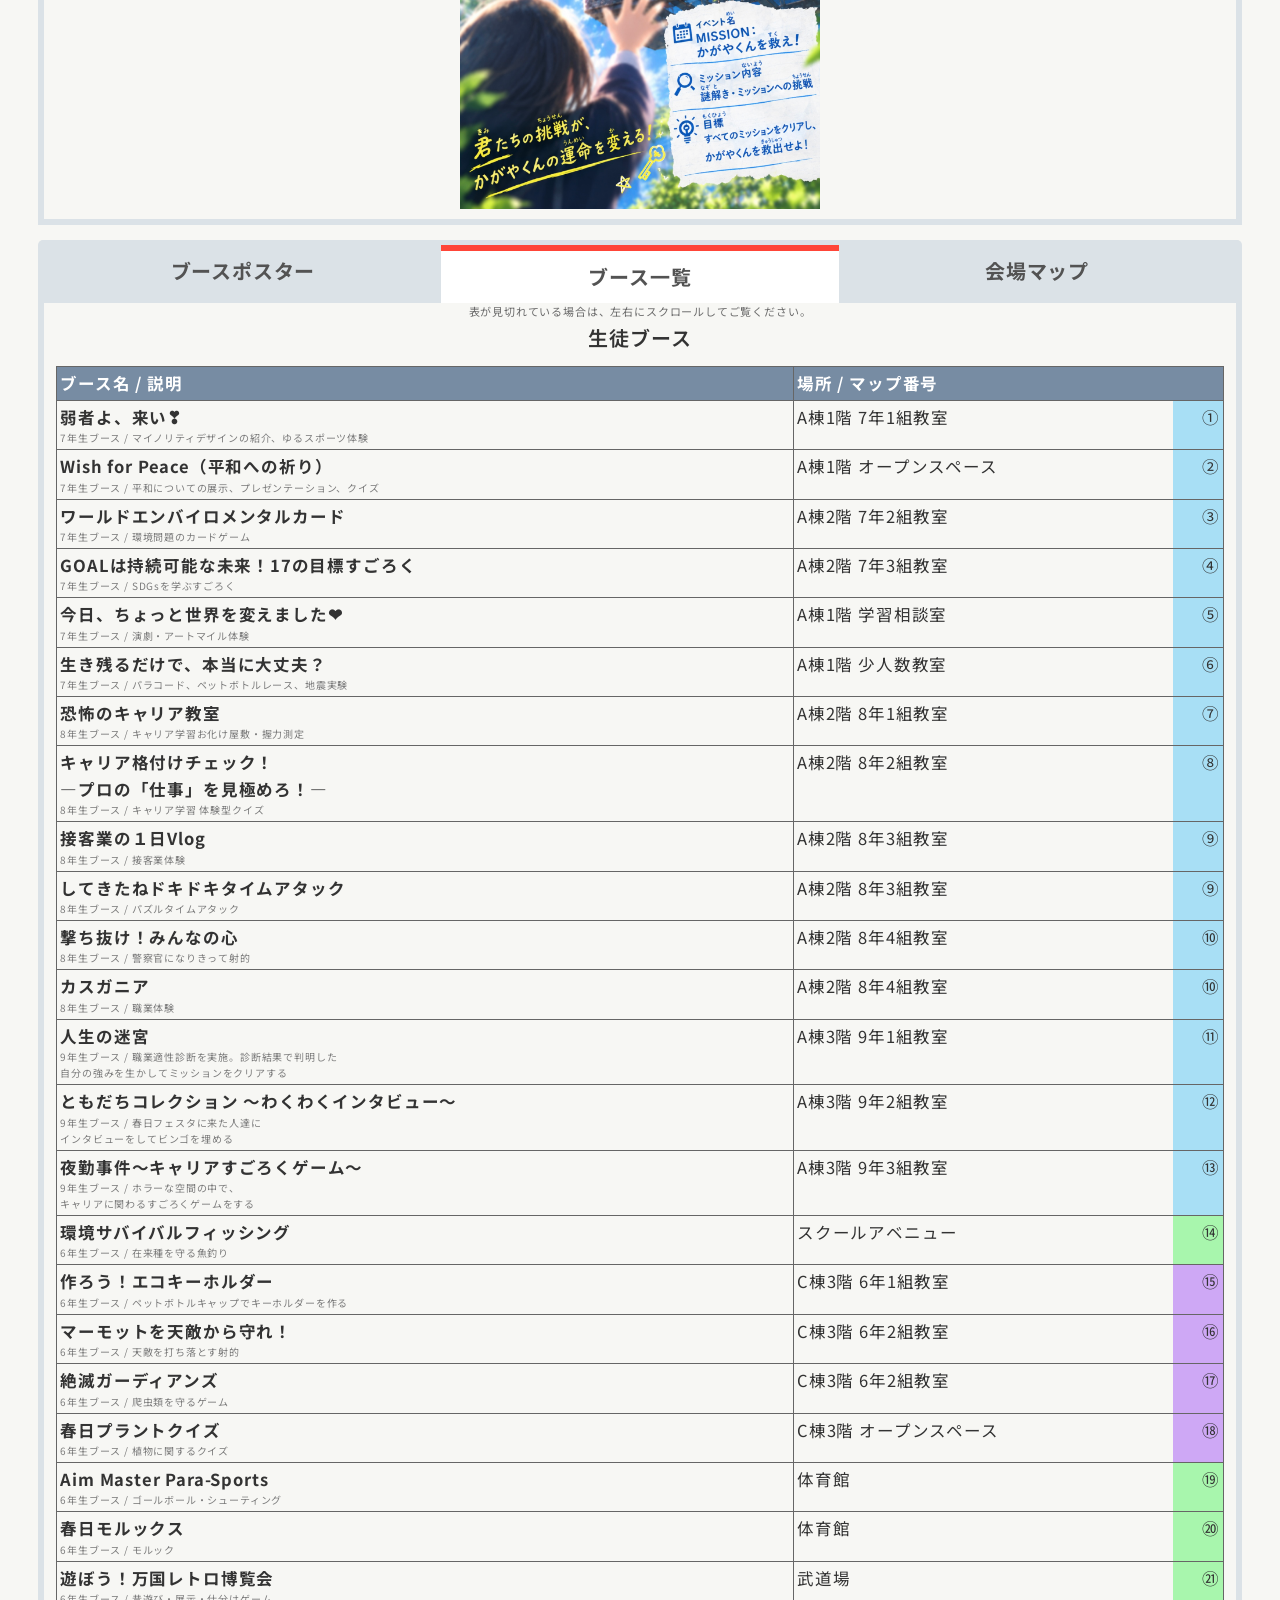
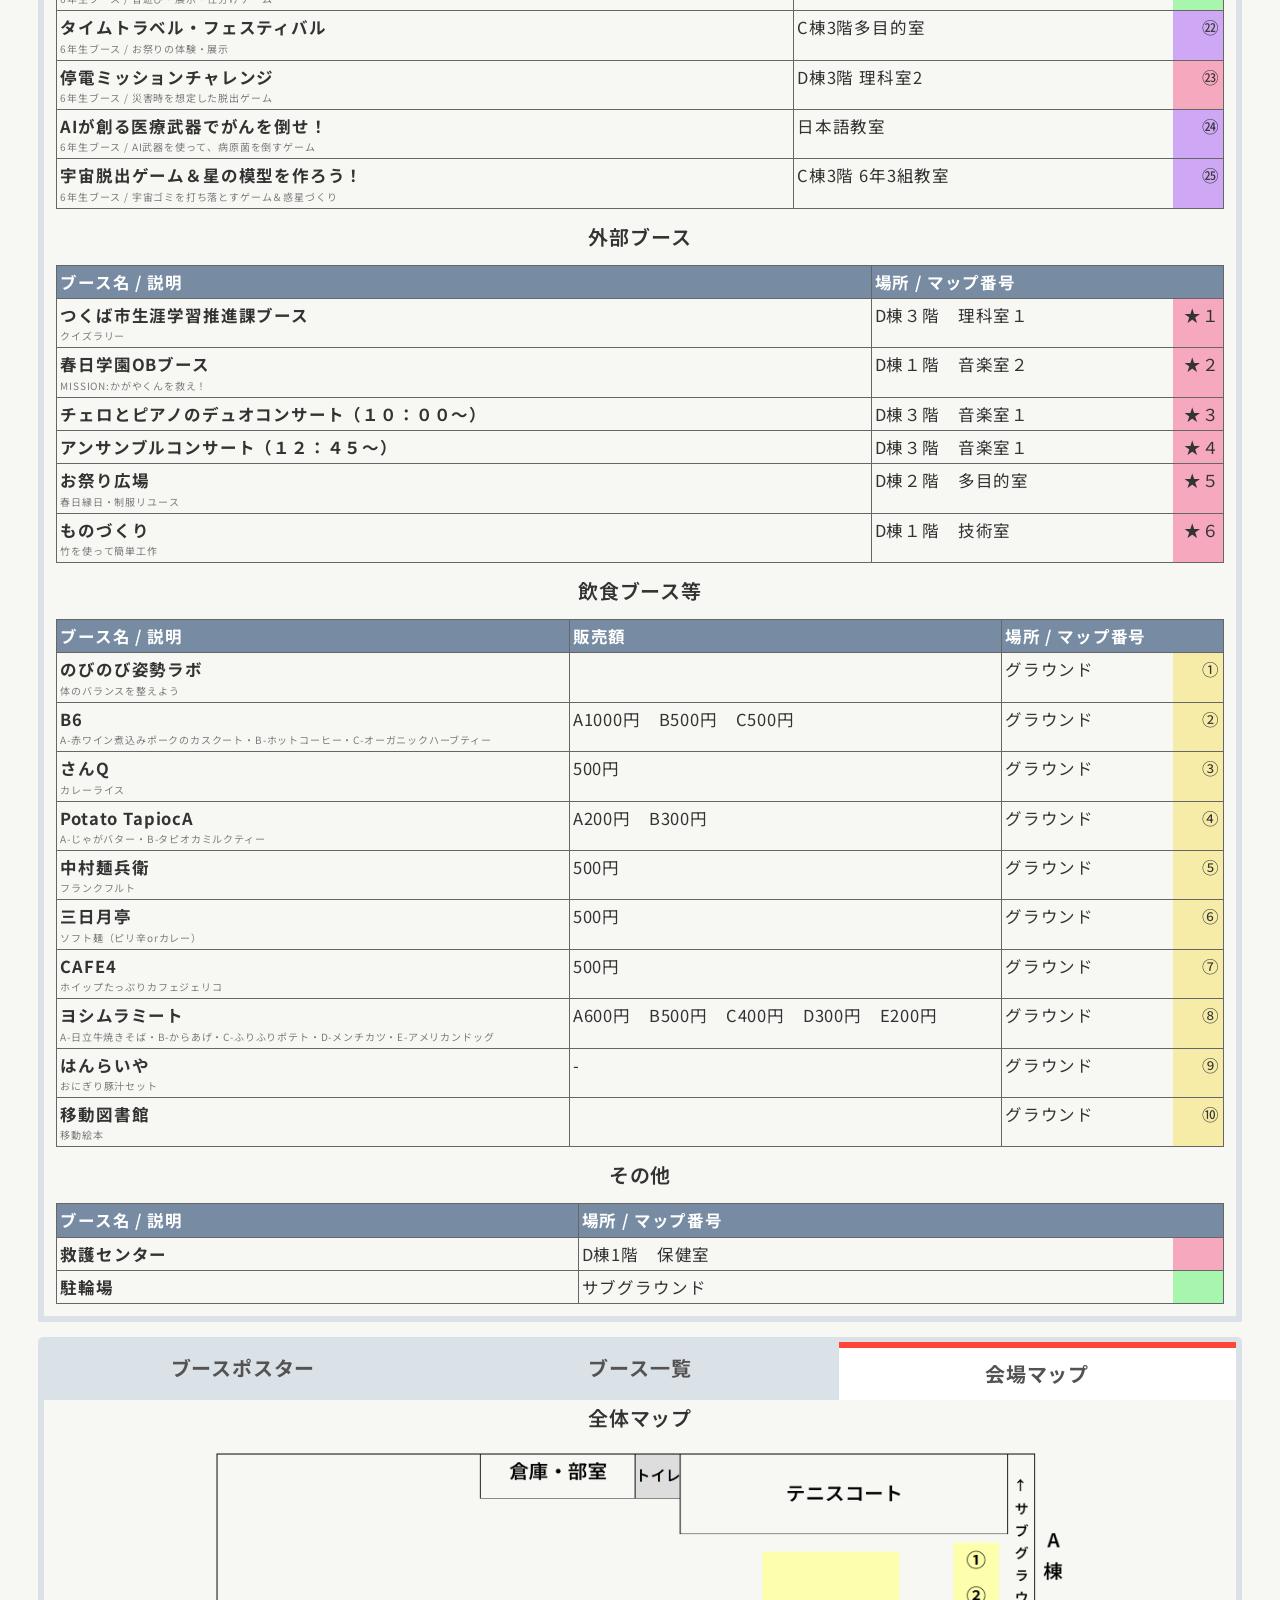
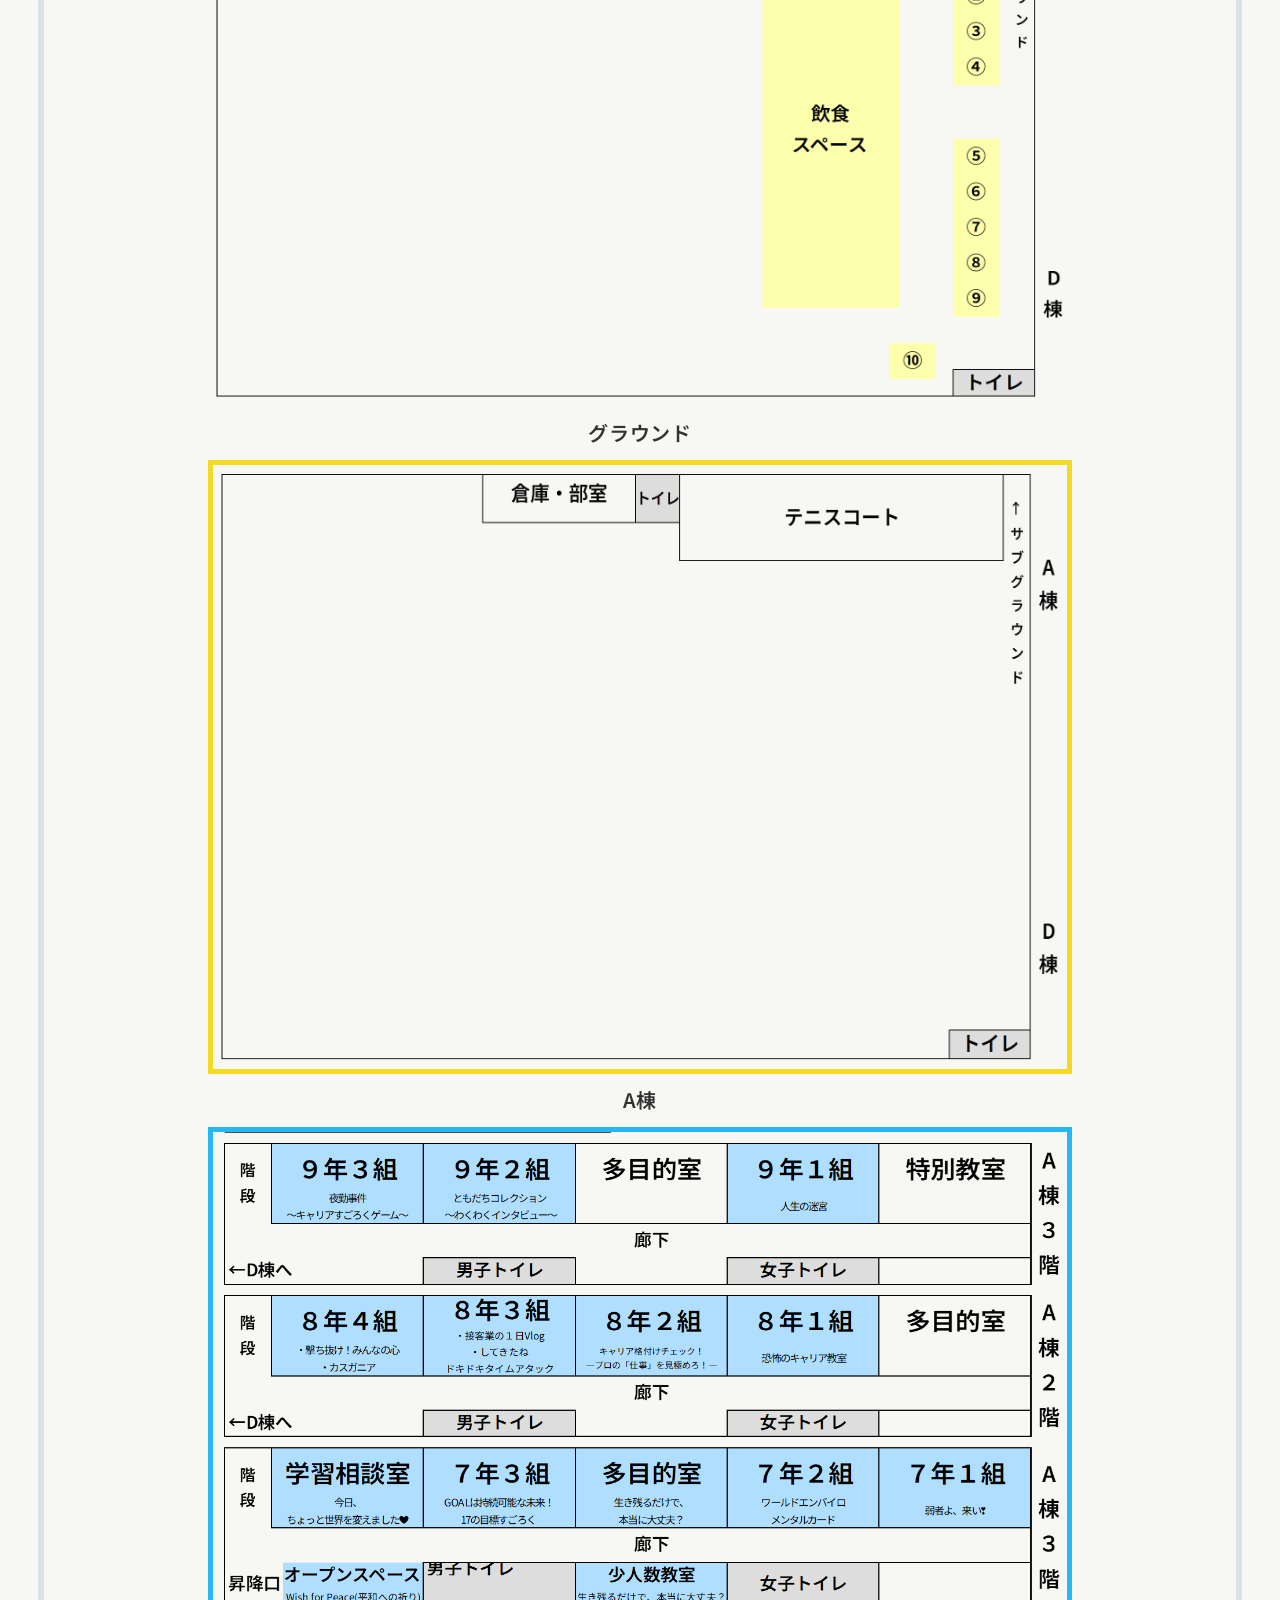
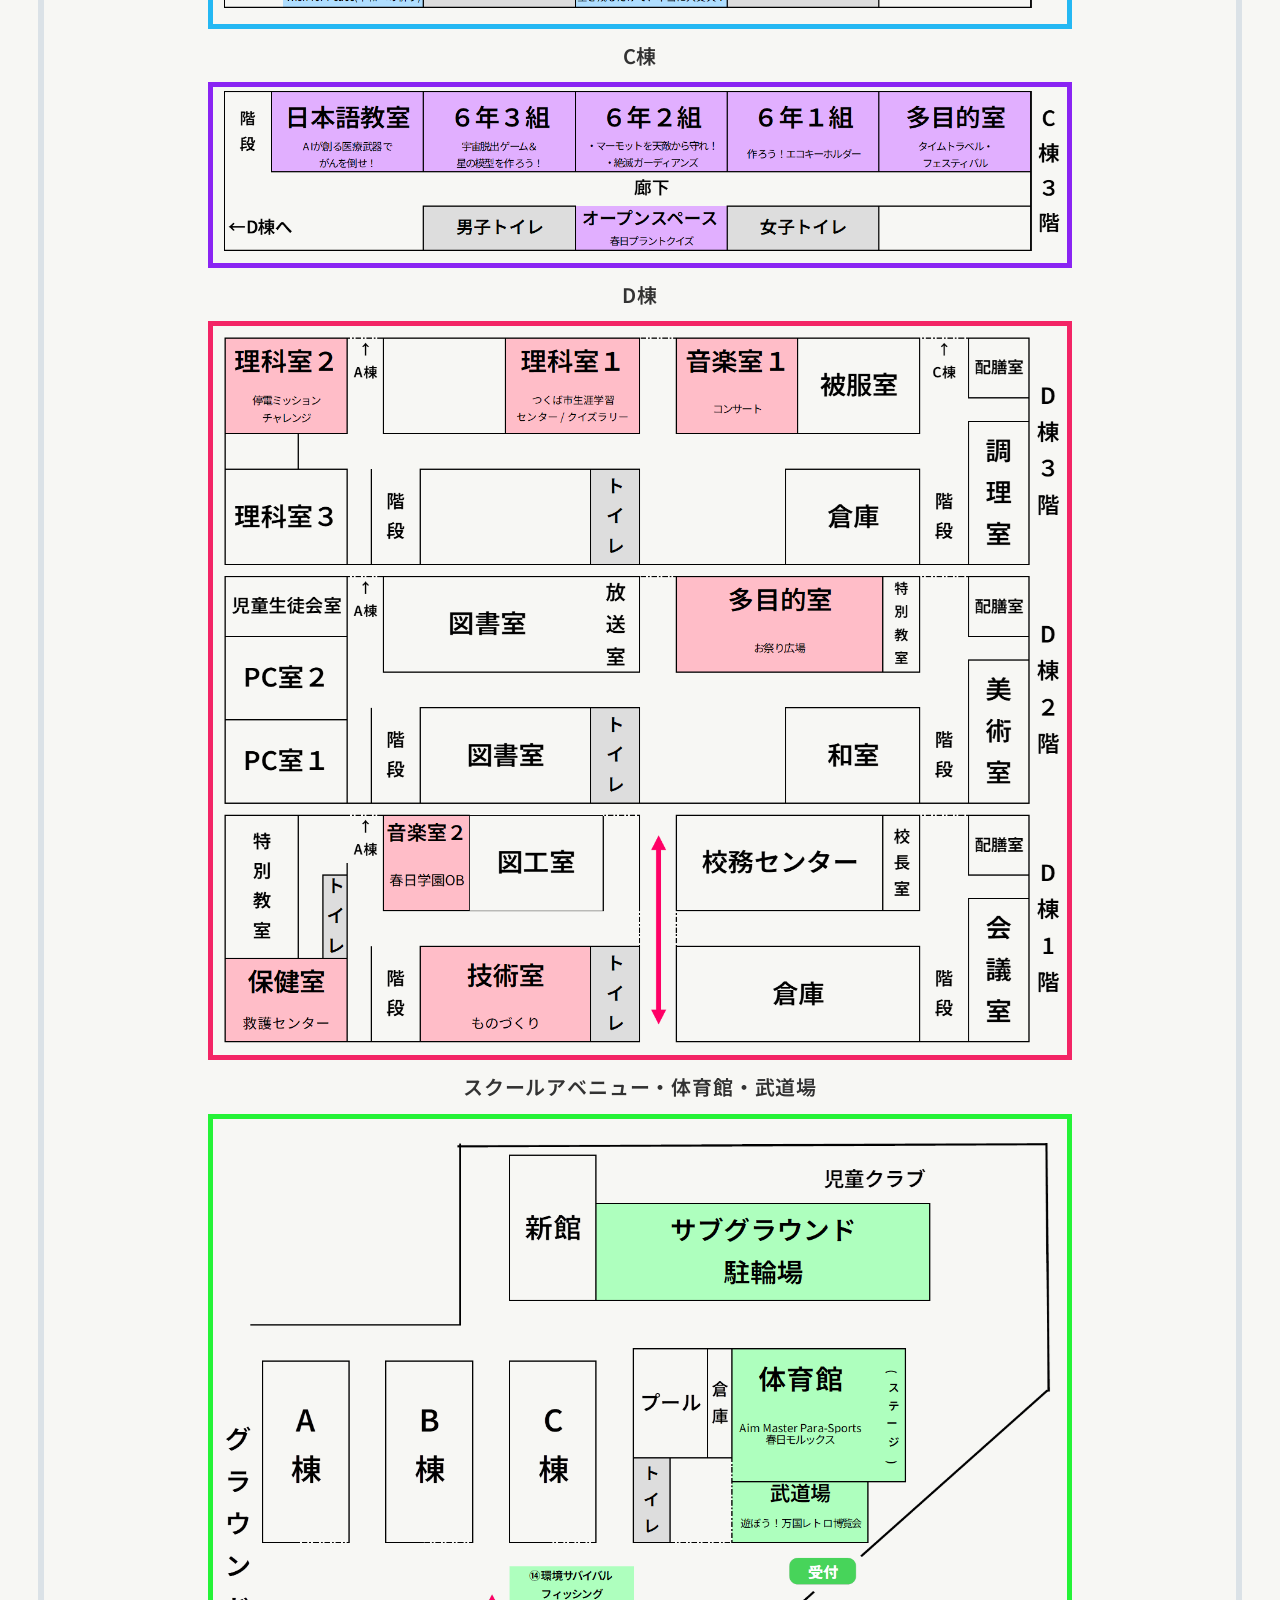
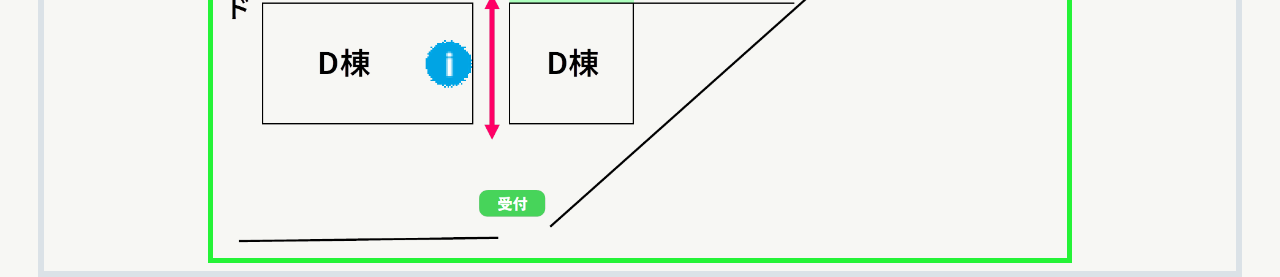
==== commit f957b96c: "10/13④" ====
--- a/sub_peages/map.html
+++ b/sub_peages/map.html
@@ -91,6 +91,10 @@
             <div class="card"><img src="../picture/poster/6-10.jpg" alt="ブースポスター"></div>
             <div class="card"><img src="../picture/poster/6-11.jpg" alt="ブースポスター"></div>
             <div class="card"><img src="../picture/poster/6-12.jpg" alt="ブースポスター"></div>
+          </div>
+          <h5>春日学園OB</h5>
+          <div class="card-group">
+            <div class="card"><img src="../picture/poster/無題44_20261013192354.JPG" alt="ブースポスター"></div>
           </div>
           
         </div>
@@ -143,7 +147,7 @@
           <table class="itiran">
             <tr><th>ブース名 / 説明</th><th>場所 / マップ番号</th><th></th></tr>
             <tr><td>つくば市生涯学習推進課ブース<br><div class="naiyou"><p>クイズラリー</p></div></td><td>D棟３階　理科室１</td><td class="D">★１</td></tr>
-            <tr><td>春日学園OBブース<br><div class="naiyou"><p>ブース名</p></div></td><td>D棟１階　音楽室２</td><td class="D">★２</td></tr>
+            <tr><td>春日学園OBブース<br><div class="naiyou"><p>MISSION:かがやくんを救え！</p></div></td><td>D棟１階　音楽室２</td><td class="D">★２</td></tr>
             <tr><td>チェロとピアノのデュオコンサート（１０：００～）</td><td>D棟３階　音楽室１</td><td class="D">★３</td></tr>
             <tr><td>アンサンブルコンサート（１２：４５～）</td><td>D棟３階　音楽室１</td><td class="D">★４</td></tr>
             <tr><td>お祭り広場<br><div class="naiyou"><p>春日縁日・制服リユース</p></div></td><td>D棟２階　多目的室</td><td class="D">★５</td></tr>
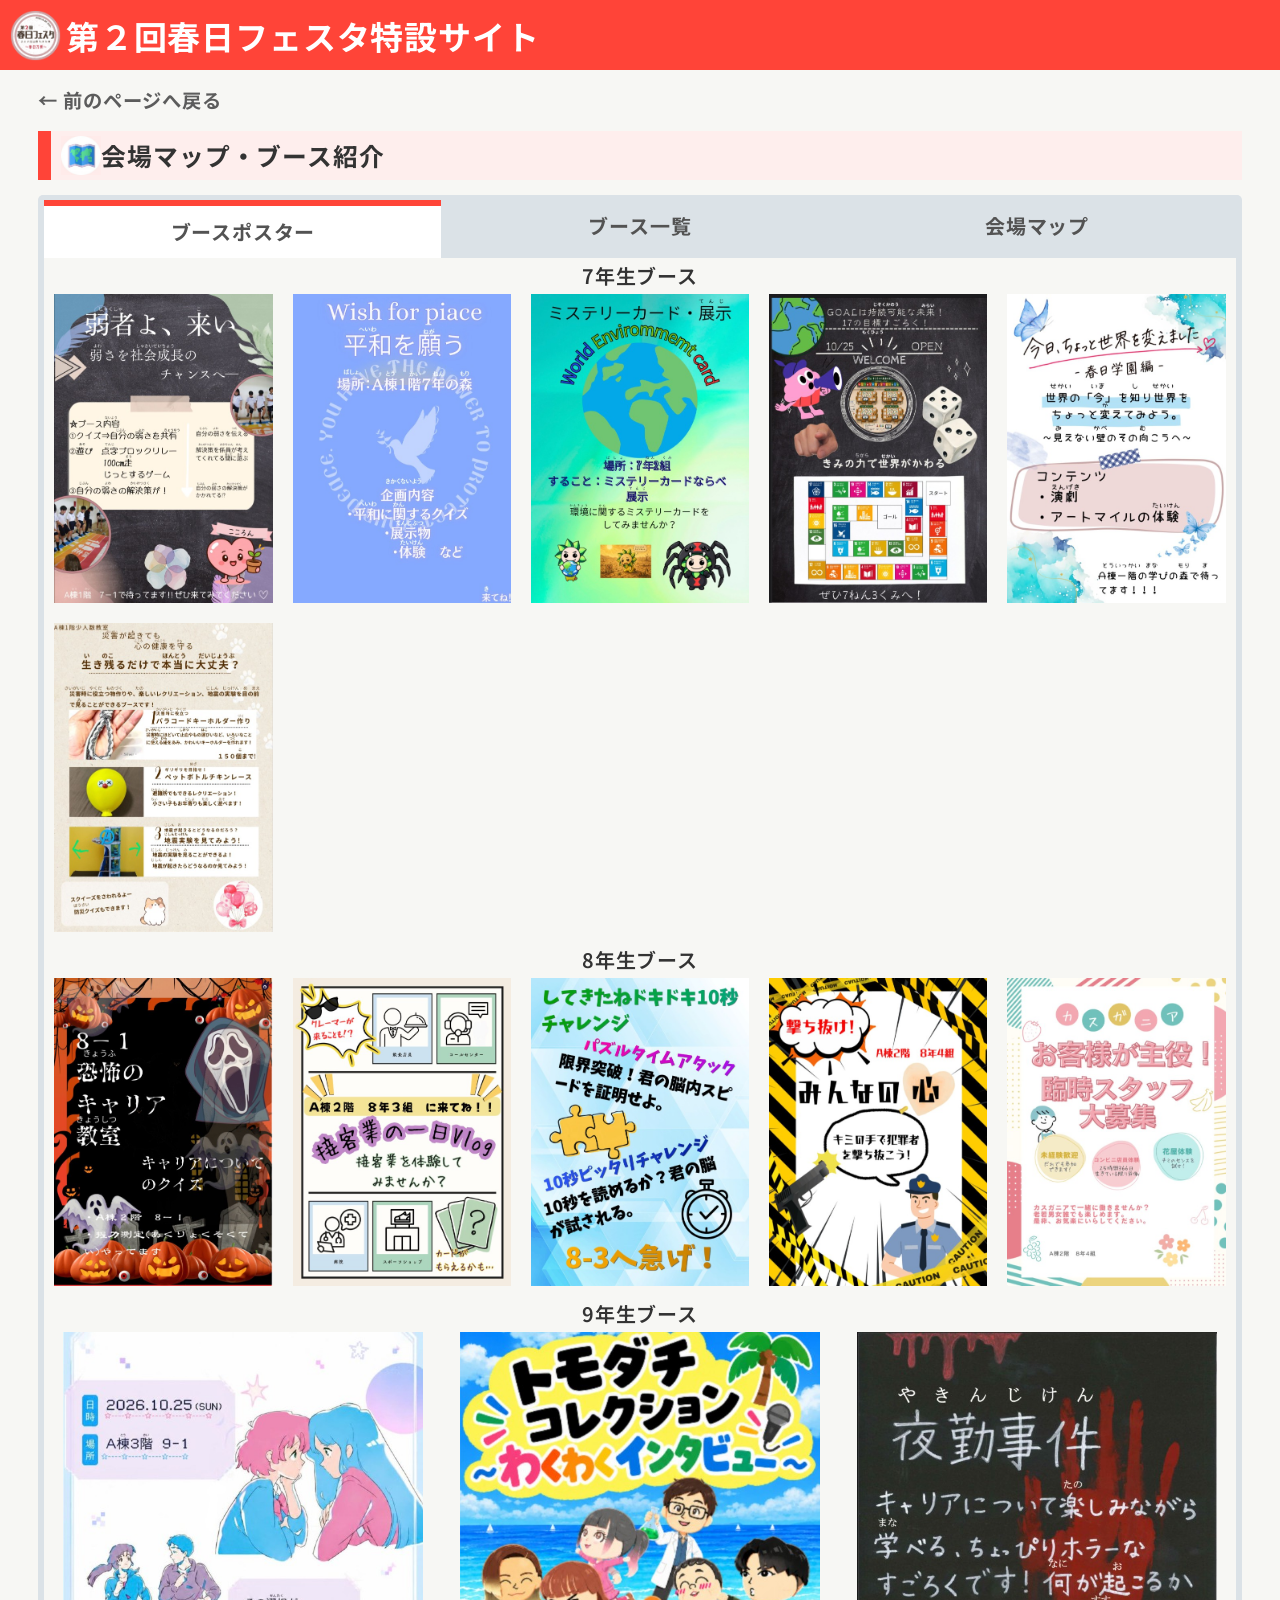
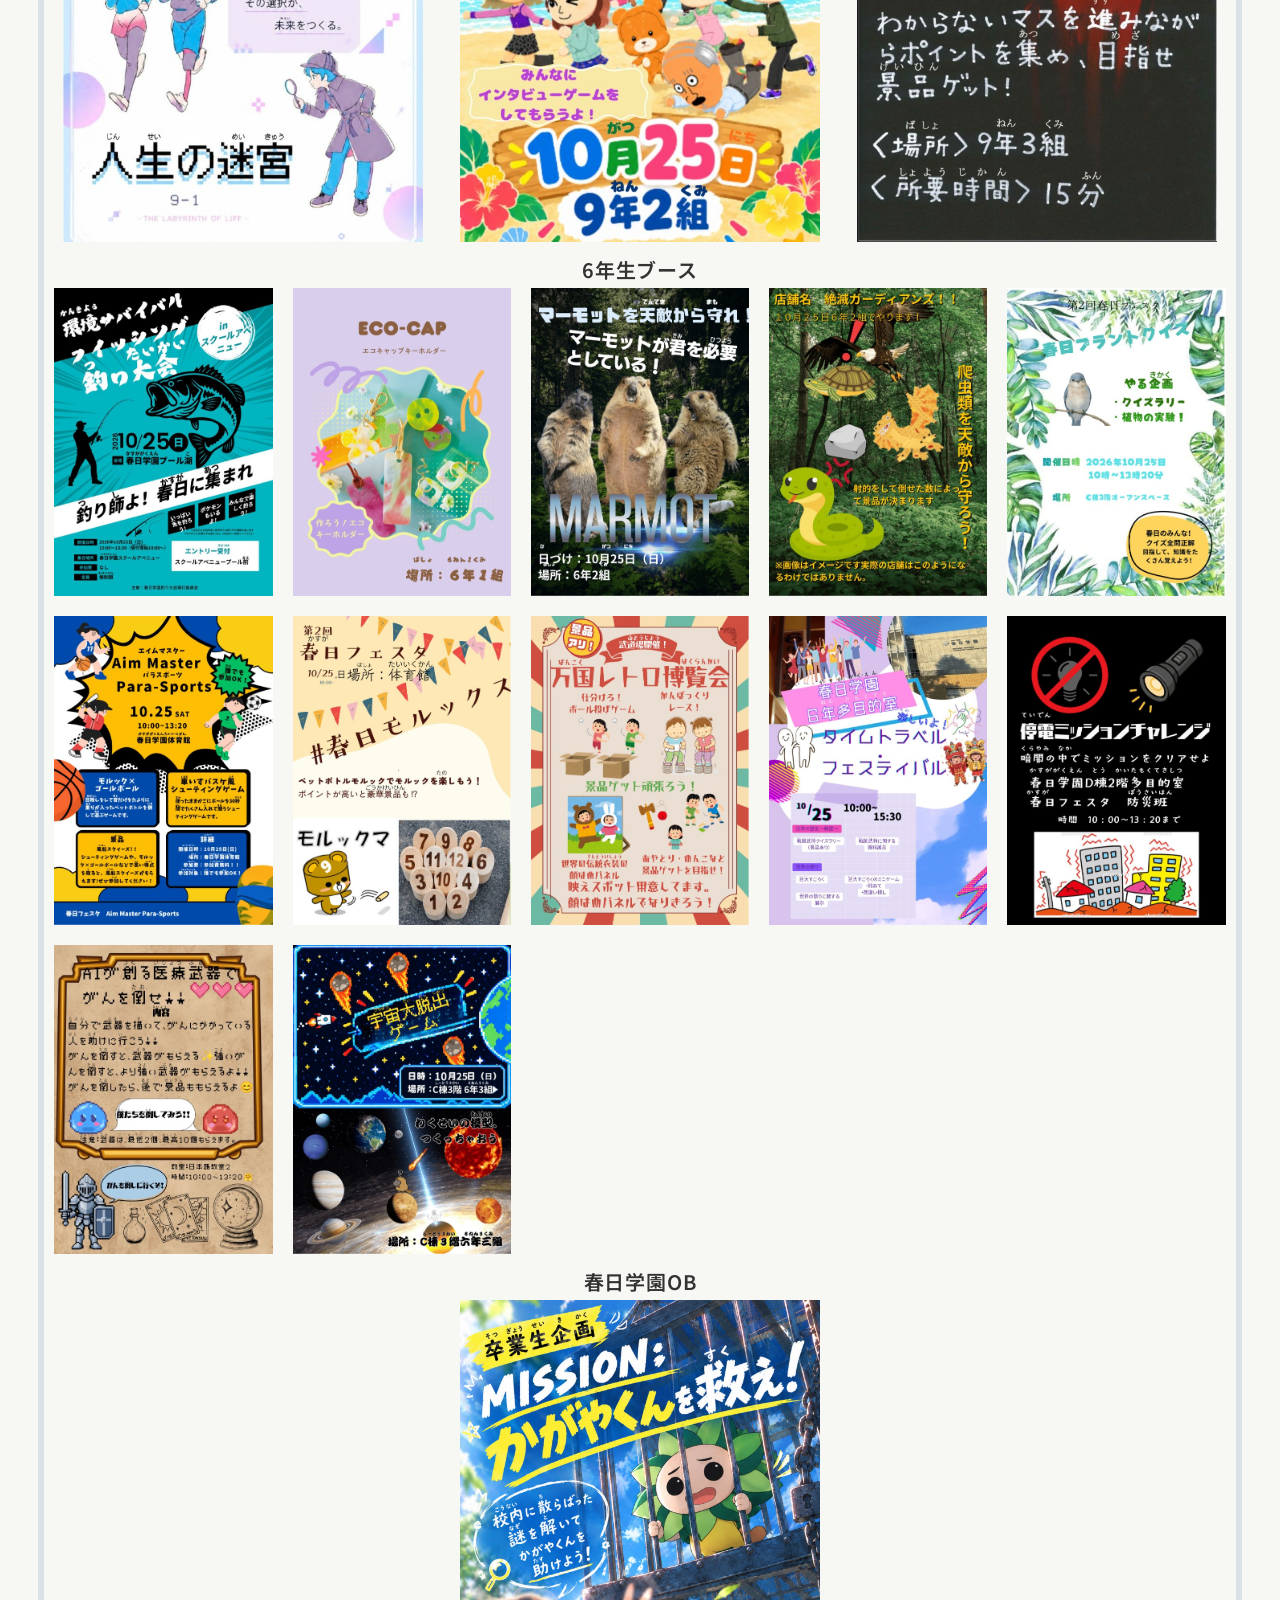
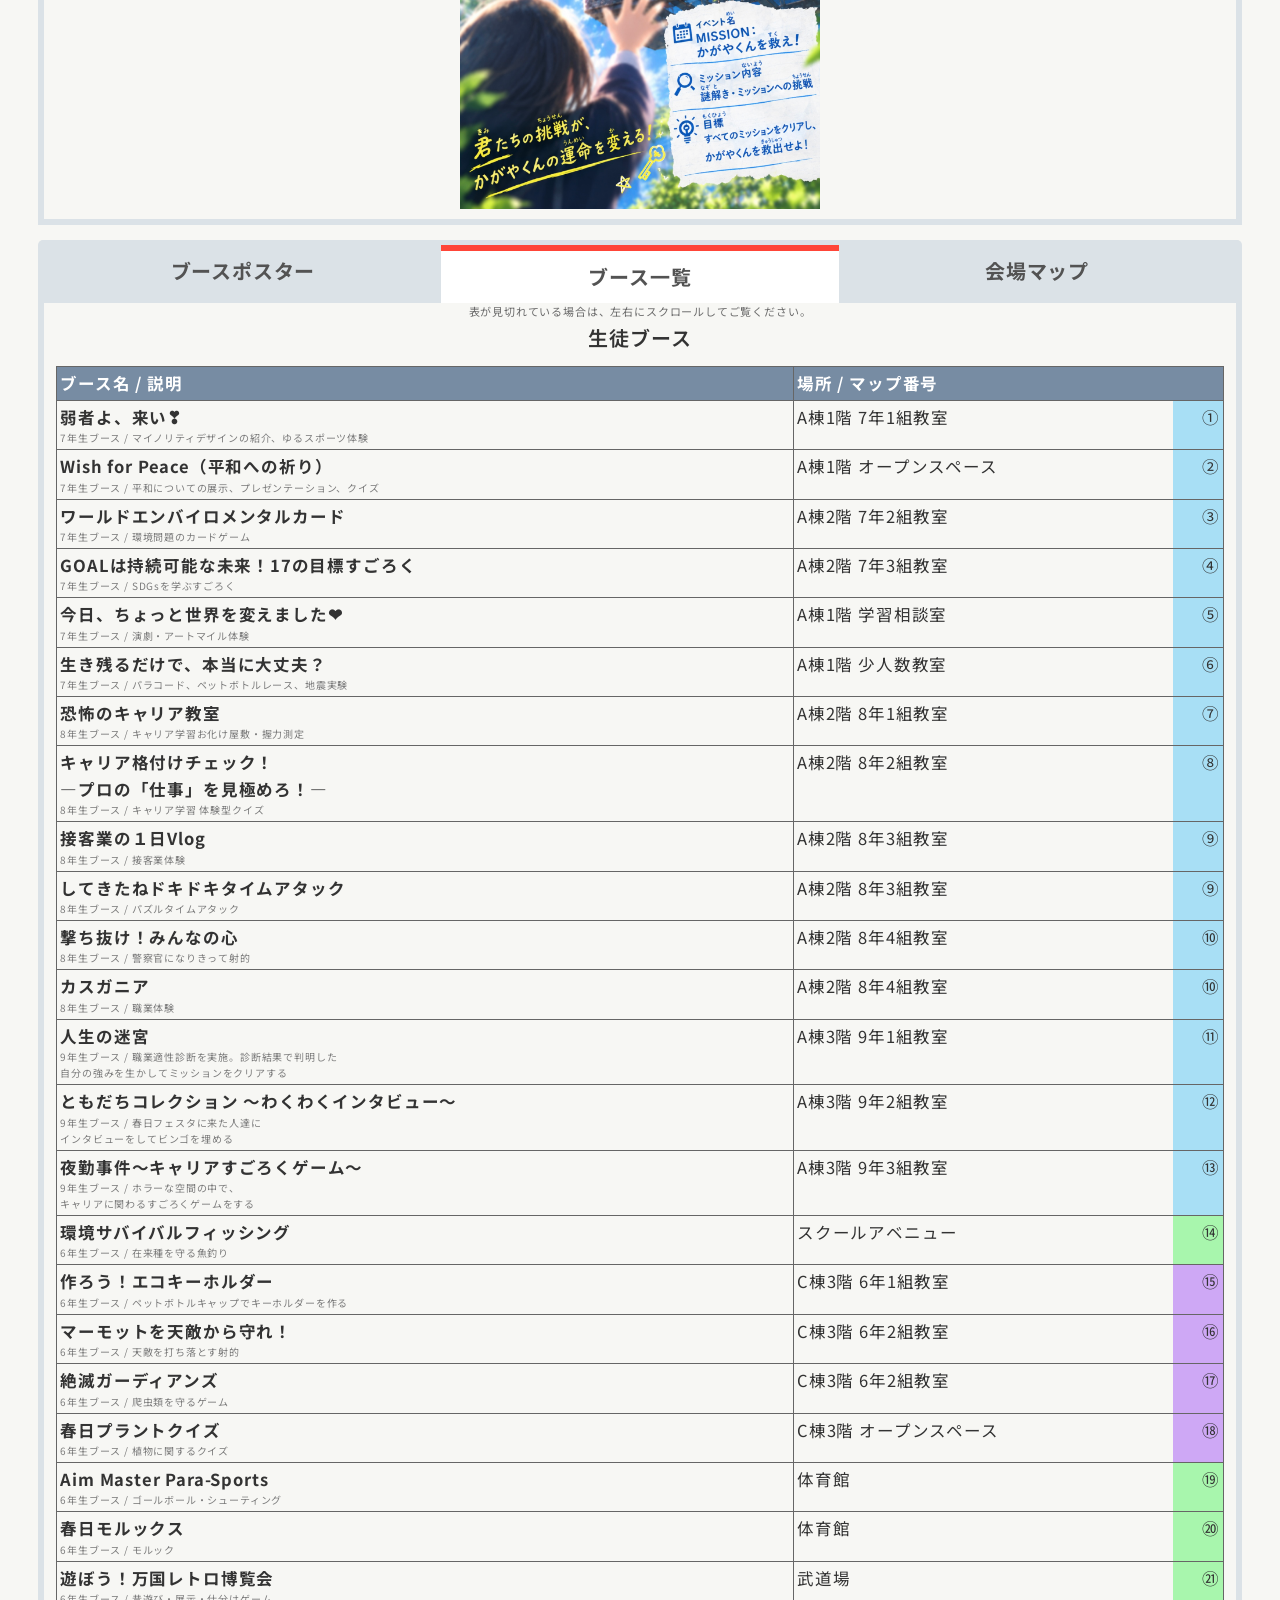
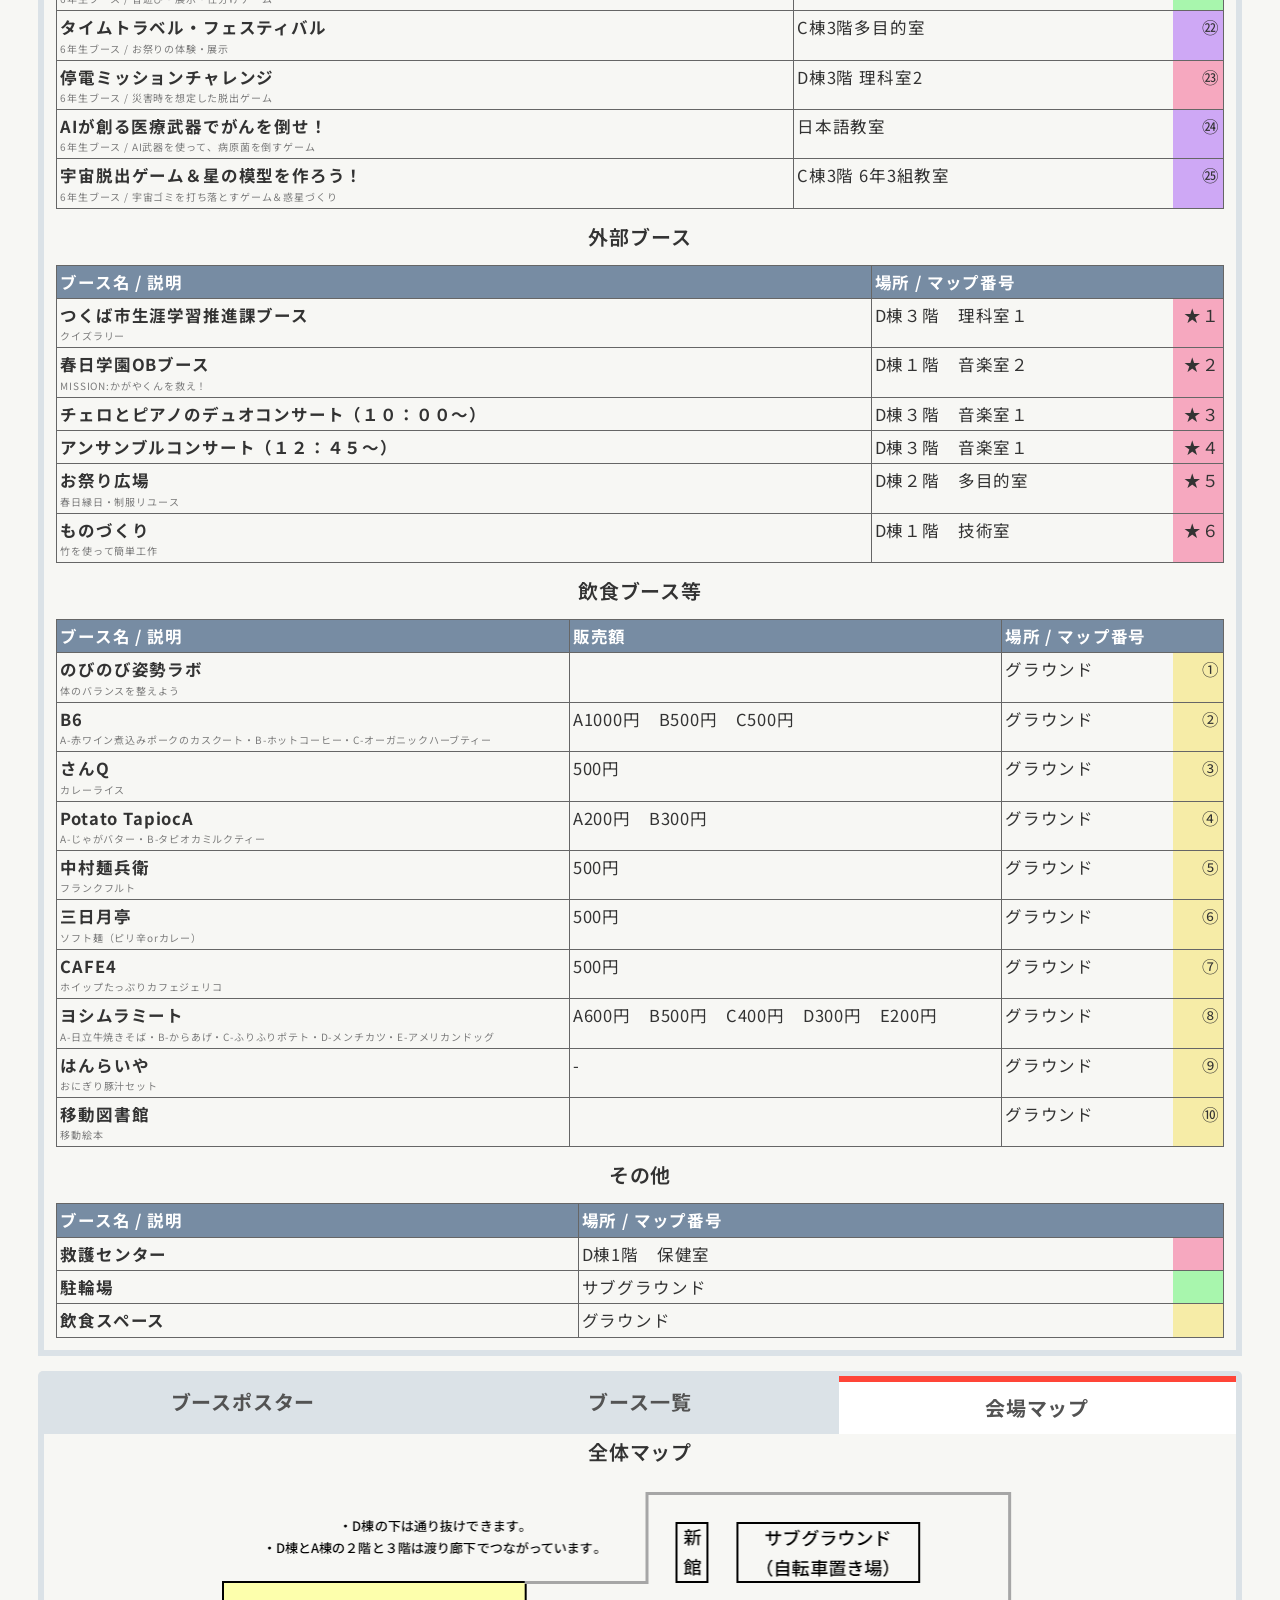
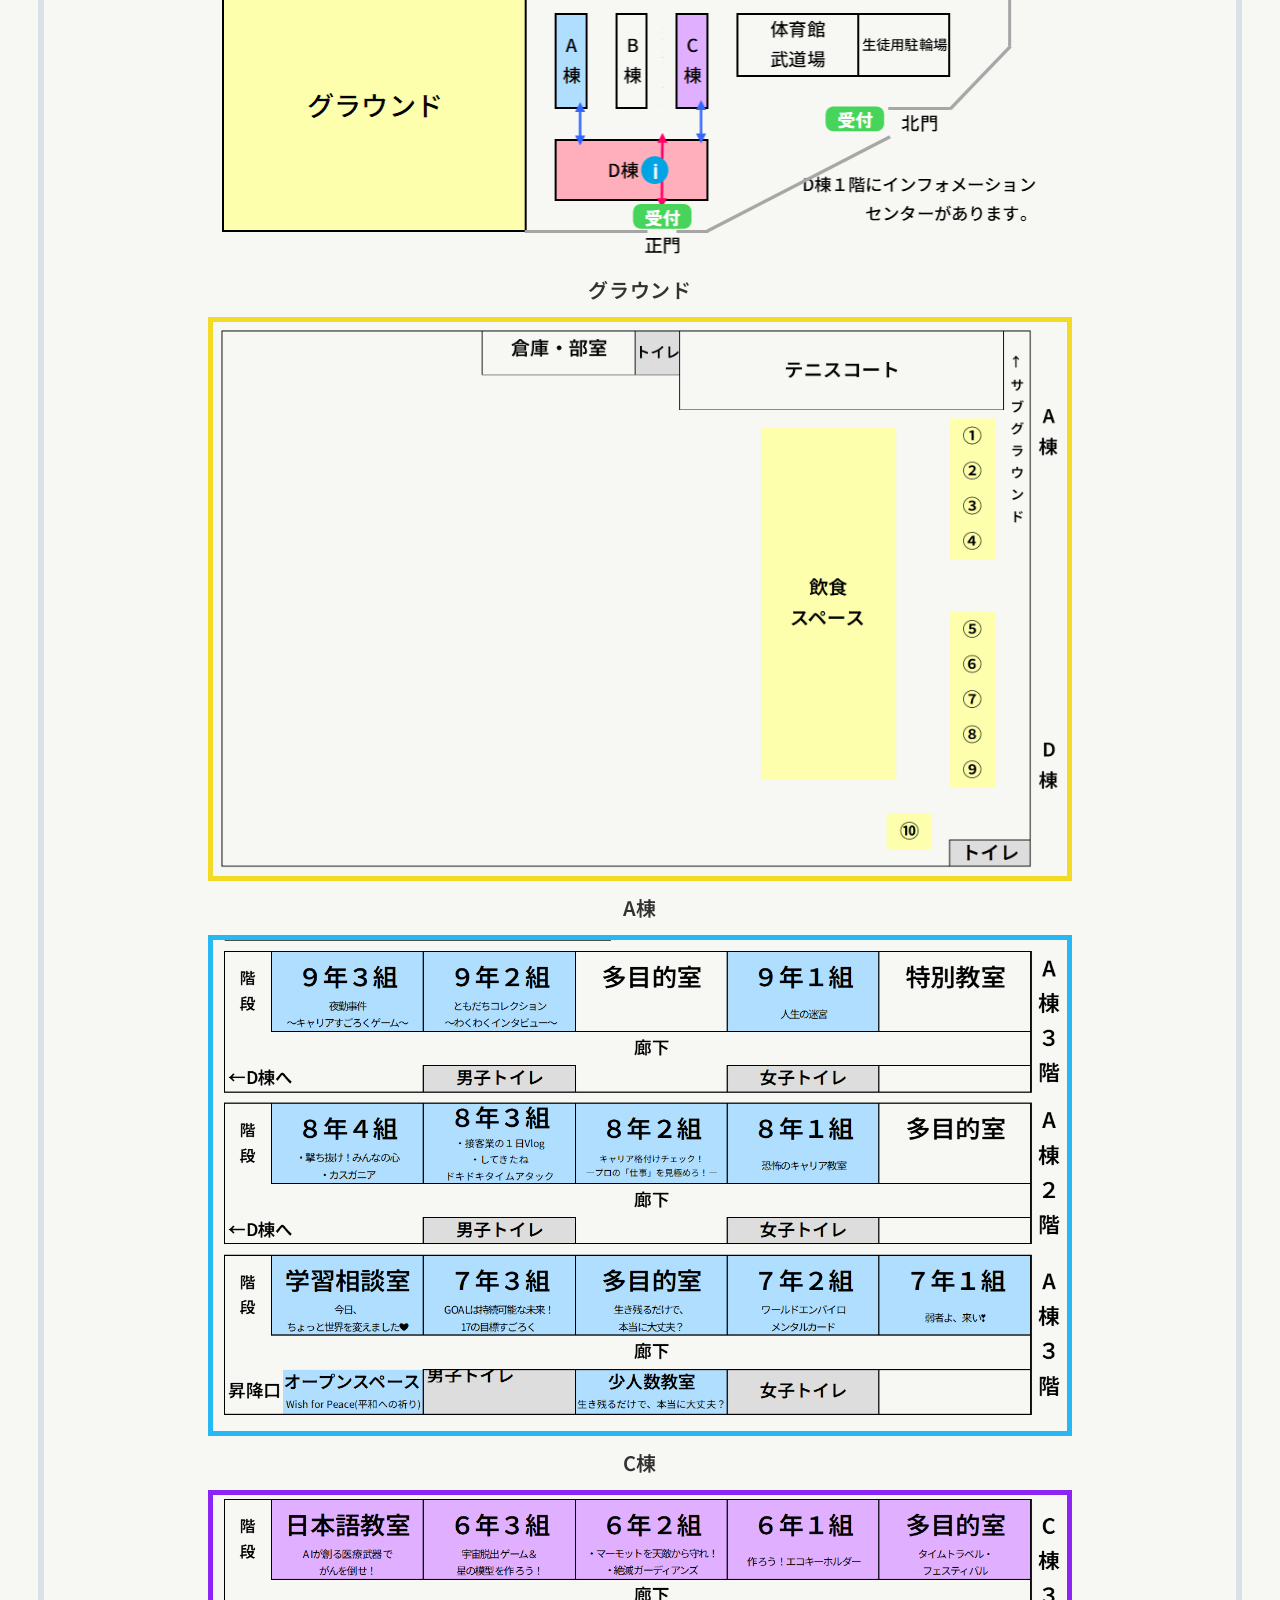
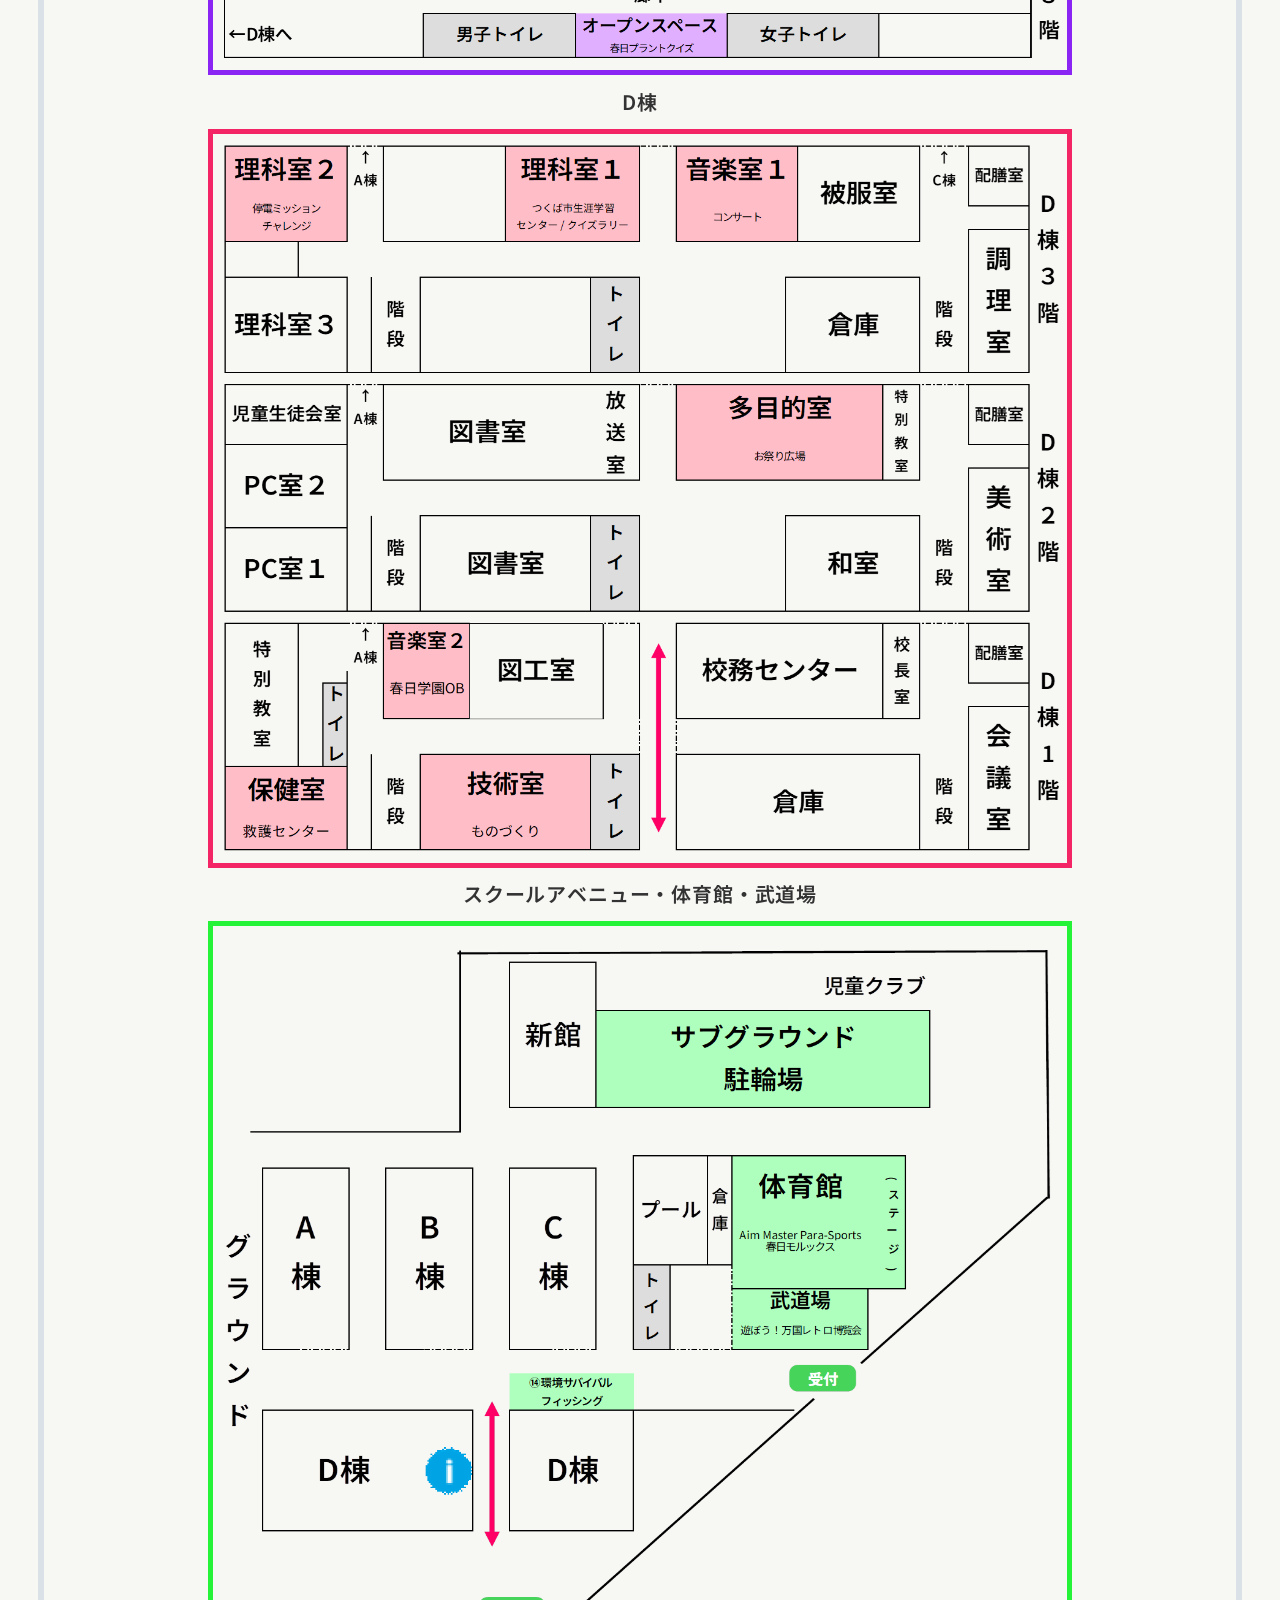
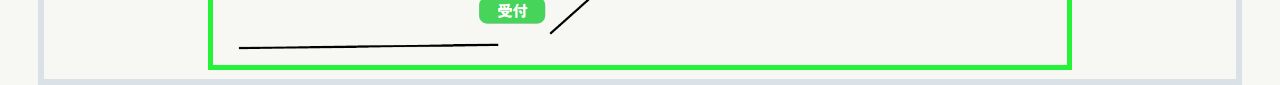
==== commit 1928003c: "10/13⑤" ====
--- a/sub_peages/map.html
+++ b/sub_peages/map.html
@@ -178,6 +178,7 @@
             <tr><th>ブース名 / 説明</th><th>場所 / マップ番号</th><th></th></tr>
             <tr><td>救護センター<br></div></td><td>D棟1階　保健室</td><td class="D"></td></tr>
             <tr><td>駐輪場<br></div></td><td>サブグラウンド</td><td class="S"></td></tr>
+            <tr><td>飲食スペース<br></div></td><td>グラウンド</td><td class="G"></td></tr>
           </table>
           </div>
         </div>
